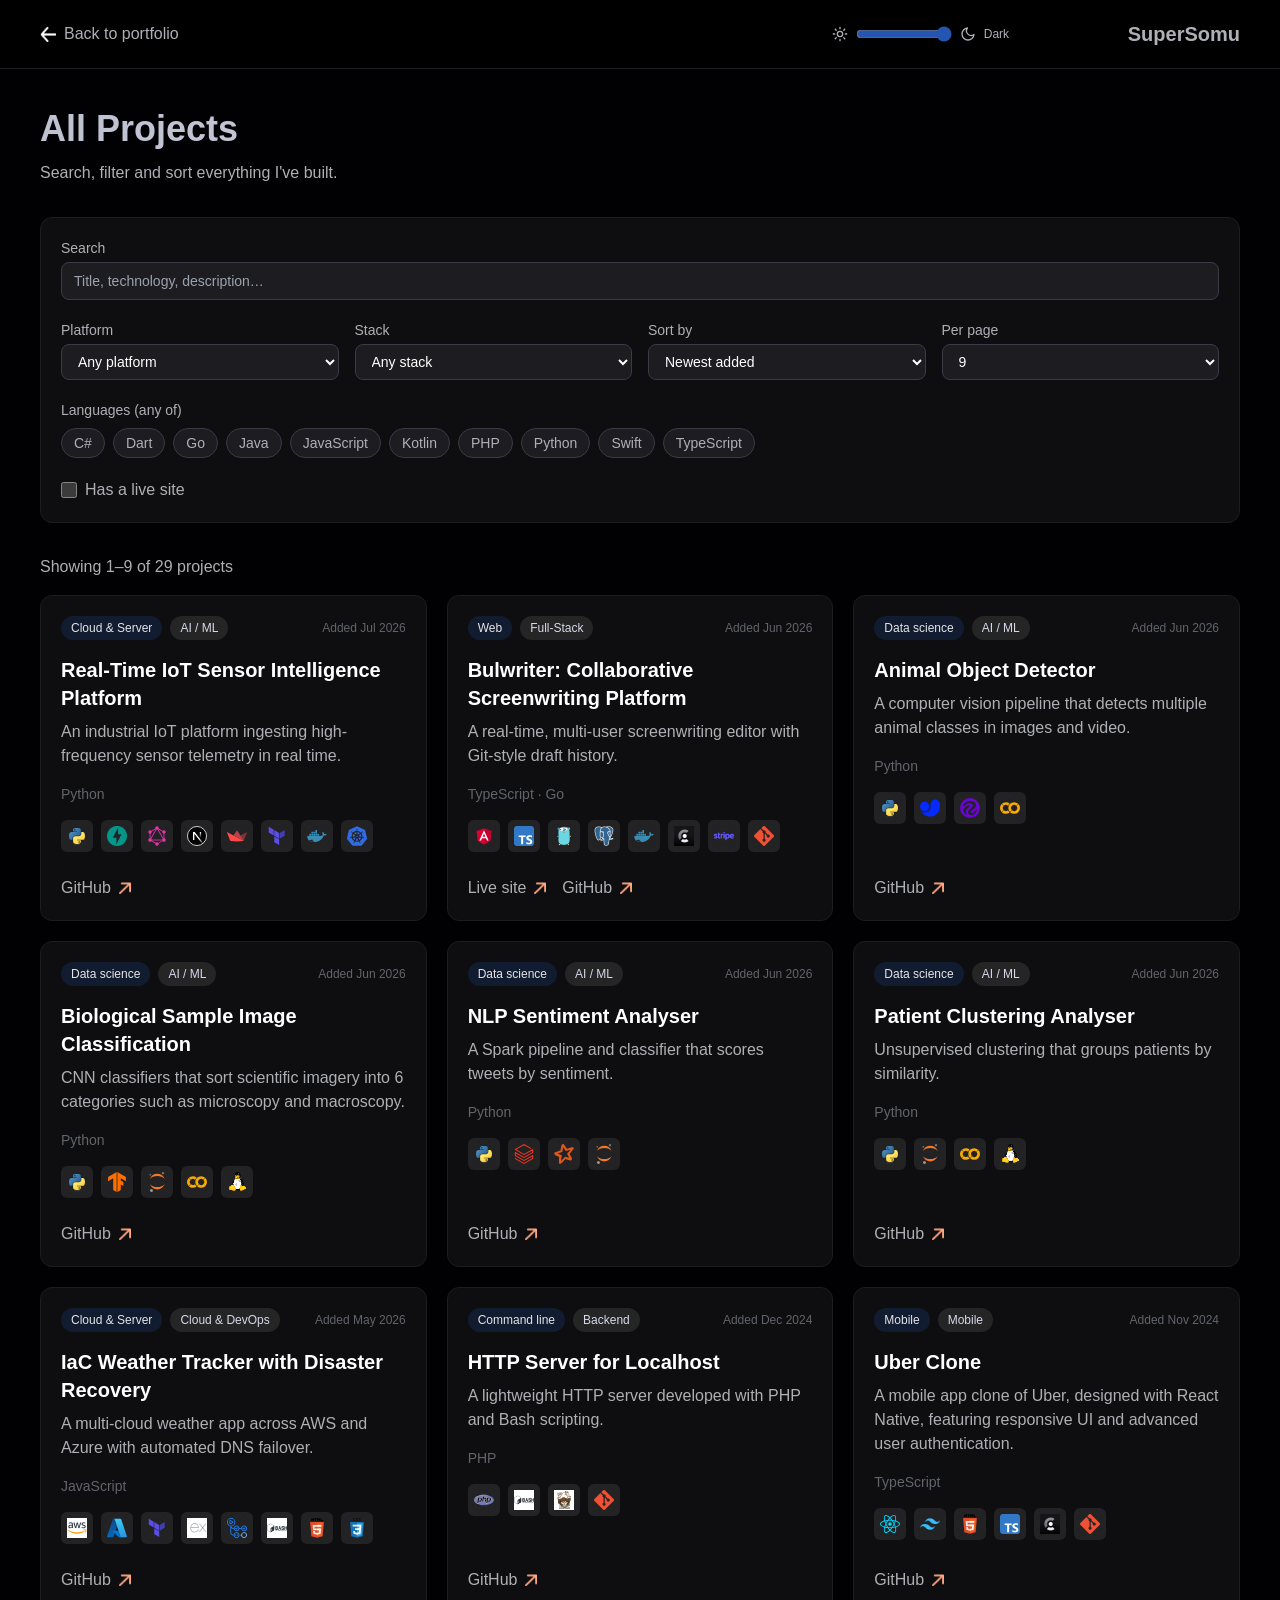
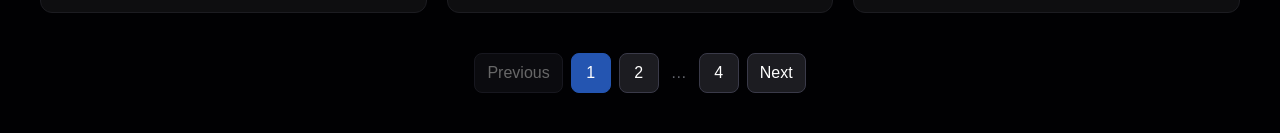
==== projects.html @ a8cd0566 "deploy: somunaexe/3D-Portfolio@c0d66803dc4bd2635646b70dd02f71ef8bb662f2" ====
<!doctype html>
<html lang="en">
  <head>
    <meta charset="UTF-8" />
    <link rel="icon" type="image/png" href="/assets/flapjack.png" />
    <meta name="viewport" content="width=device-width, initial-scale=1.0" />
    <title>All Projects | SuperSomu</title>
    <script>
      // Apply the saved theme before first paint so there is no flash of the wrong one.
      (function () {
        var ids = ['light', 'bulfighter-light', 'bulwriter-light', 'bulwriter-dark', 'bulfighter-dark', 'dark'];
        var theme = 'dark';
        try {
          var saved = localStorage.getItem('portfolio:theme');
          if (ids.indexOf(saved) !== -1) theme = saved;
        } catch (e) {}
        var root = document.documentElement;
        root.setAttribute('data-theme', theme);
        root.setAttribute('data-mode', theme.indexOf('light') !== -1 ? 'light' : 'dark');
      })();
    </script>
    <script type="module" crossorigin src="/assets/projects-fCJwwisX.js"></script>
    <link rel="modulepreload" crossorigin href="/assets/ThemeSlider-DCg0L2Ig.js">
    <link rel="stylesheet" crossorigin href="/assets/ThemeSlider-8B6J-r_w.css">
  </head>
  <body>
    <div id="root"></div>
  </body>
</html>
---- assets/ThemeSlider-8B6J-r_w.css ----
@import"https://fonts.cdnfonts.com/css/general-sans";*,:before,:after{--tw-border-spacing-x: 0;--tw-border-spacing-y: 0;--tw-translate-x: 0;--tw-translate-y: 0;--tw-rotate: 0;--tw-skew-x: 0;--tw-skew-y: 0;--tw-scale-x: 1;--tw-scale-y: 1;--tw-pan-x: ;--tw-pan-y: ;--tw-pinch-zoom: ;--tw-scroll-snap-strictness: proximity;--tw-gradient-from-position: ;--tw-gradient-via-position: ;--tw-gradient-to-position: ;--tw-ordinal: ;--tw-slashed-zero: ;--tw-numeric-figure: ;--tw-numeric-spacing: ;--tw-numeric-fraction: ;--tw-ring-inset: ;--tw-ring-offset-width: 0px;--tw-ring-offset-color: #fff;--tw-ring-color: rgb(59 130 246 / .5);--tw-ring-offset-shadow: 0 0 #0000;--tw-ring-shadow: 0 0 #0000;--tw-shadow: 0 0 #0000;--tw-shadow-colored: 0 0 #0000;--tw-blur: ;--tw-brightness: ;--tw-contrast: ;--tw-grayscale: ;--tw-hue-rotate: ;--tw-invert: ;--tw-saturate: ;--tw-sepia: ;--tw-drop-shadow: ;--tw-backdrop-blur: ;--tw-backdrop-brightness: ;--tw-backdrop-contrast: ;--tw-backdrop-grayscale: ;--tw-backdrop-hue-rotate: ;--tw-backdrop-invert: ;--tw-backdrop-opacity: ;--tw-backdrop-saturate: ;--tw-backdrop-sepia: ;--tw-contain-size: ;--tw-contain-layout: ;--tw-contain-paint: ;--tw-contain-style: }::backdrop{--tw-border-spacing-x: 0;--tw-border-spacing-y: 0;--tw-translate-x: 0;--tw-translate-y: 0;--tw-rotate: 0;--tw-skew-x: 0;--tw-skew-y: 0;--tw-scale-x: 1;--tw-scale-y: 1;--tw-pan-x: ;--tw-pan-y: ;--tw-pinch-zoom: ;--tw-scroll-snap-strictness: proximity;--tw-gradient-from-position: ;--tw-gradient-via-position: ;--tw-gradient-to-position: ;--tw-ordinal: ;--tw-slashed-zero: ;--tw-numeric-figure: ;--tw-numeric-spacing: ;--tw-numeric-fraction: ;--tw-ring-inset: ;--tw-ring-offset-width: 0px;--tw-ring-offset-color: #fff;--tw-ring-color: rgb(59 130 246 / .5);--tw-ring-offset-shadow: 0 0 #0000;--tw-ring-shadow: 0 0 #0000;--tw-shadow: 0 0 #0000;--tw-shadow-colored: 0 0 #0000;--tw-blur: ;--tw-brightness: ;--tw-contrast: ;--tw-grayscale: ;--tw-hue-rotate: ;--tw-invert: ;--tw-saturate: ;--tw-sepia: ;--tw-drop-shadow: ;--tw-backdrop-blur: ;--tw-backdrop-brightness: ;--tw-backdrop-contrast: ;--tw-backdrop-grayscale: ;--tw-backdrop-hue-rotate: ;--tw-backdrop-invert: ;--tw-backdrop-opacity: ;--tw-backdrop-saturate: ;--tw-backdrop-sepia: ;--tw-contain-size: ;--tw-contain-layout: ;--tw-contain-paint: ;--tw-contain-style: }*,:before,:after{box-sizing:border-box;border-width:0;border-style:solid;border-color:#e5e7eb}:before,:after{--tw-content: ""}html,:host{line-height:1.5;-webkit-text-size-adjust:100%;-moz-tab-size:4;-o-tab-size:4;tab-size:4;font-family:ui-sans-serif,system-ui,sans-serif,"Apple Color Emoji","Segoe UI Emoji",Segoe UI Symbol,"Noto Color Emoji";font-feature-settings:normal;font-variation-settings:normal;-webkit-tap-highlight-color:transparent}body{margin:0;line-height:inherit}hr{height:0;color:inherit;border-top-width:1px}abbr:where([title]){-webkit-text-decoration:underline dotted;text-decoration:underline dotted}h1,h2,h3,h4,h5,h6{font-size:inherit;font-weight:inherit}a{color:inherit;text-decoration:inherit}b,strong{font-weight:bolder}code,kbd,samp,pre{font-family:ui-monospace,SFMono-Regular,Menlo,Monaco,Consolas,Liberation Mono,Courier New,monospace;font-feature-settings:normal;font-variation-settings:normal;font-size:1em}small{font-size:80%}sub,sup{font-size:75%;line-height:0;position:relative;vertical-align:baseline}sub{bottom:-.25em}sup{top:-.5em}table{text-indent:0;border-color:inherit;border-collapse:collapse}button,input,optgroup,select,textarea{font-family:inherit;font-feature-settings:inherit;font-variation-settings:inherit;font-size:100%;font-weight:inherit;line-height:inherit;letter-spacing:inherit;color:inherit;margin:0;padding:0}button,select{text-transform:none}button,input:where([type=button]),input:where([type=reset]),input:where([type=submit]){-webkit-appearance:button;background-color:transparent;background-image:none}:-moz-focusring{outline:auto}:-moz-ui-invalid{box-shadow:none}progress{vertical-align:baseline}::-webkit-inner-spin-button,::-webkit-outer-spin-button{height:auto}[type=search]{-webkit-appearance:textfield;outline-offset:-2px}::-webkit-search-decoration{-webkit-appearance:none}::-webkit-file-upload-button{-webkit-appearance:button;font:inherit}summary{display:list-item}blockquote,dl,dd,h1,h2,h3,h4,h5,h6,hr,figure,p,pre{margin:0}fieldset{margin:0;padding:0}legend{padding:0}ol,ul,menu{list-style:none;margin:0;padding:0}dialog{padding:0}textarea{resize:vertical}input::-moz-placeholder,textarea::-moz-placeholder{opacity:1;color:#9ca3af}input::placeholder,textarea::placeholder{opacity:1;color:#9ca3af}button,[role=button]{cursor:pointer}:disabled{cursor:default}img,svg,video,canvas,audio,iframe,embed,object{display:block;vertical-align:middle}img,video{max-width:100%;height:auto}[hidden]:where(:not([hidden=until-found])){display:none}.sr-only{position:absolute;width:1px;height:1px;padding:0;margin:-1px;overflow:hidden;clip:rect(0,0,0,0);white-space:nowrap;border-width:0}.pointer-events-none{pointer-events:none}.fixed{position:fixed}.absolute{position:absolute}.relative{position:relative}.inset-0{top:0;right:0;bottom:0;left:0}.bottom-5{bottom:1.25rem}.bottom-7{bottom:1.75rem}.bottom-\[4\.5rem\]{bottom:4.5rem}.left-0{left:0}.right-0{right:0}.right-5{right:1.25rem}.right-full{right:100%}.top-0{top:0}.top-1\/2{top:50%}.z-10{z-index:10}.z-50{z-index:50}.z-\[20000000\]{z-index:20000000}.col-span-1{grid-column:span 1 / span 1}.mx-auto{margin-left:auto;margin-right:auto}.my-20{margin-top:5rem;margin-bottom:5rem}.my-5{margin-top:1.25rem;margin-bottom:1.25rem}.-mt-1{margin-top:-.25rem}.mb-2{margin-bottom:.5rem}.mb-4{margin-bottom:1rem}.mb-5{margin-bottom:1.25rem}.ml-auto{margin-left:auto}.mr-3{margin-right:.75rem}.mr-6{margin-right:1.5rem}.mr-auto{margin-right:auto}.mt-1{margin-top:.25rem}.mt-10{margin-top:2.5rem}.mt-12{margin-top:3rem}.mt-2{margin-top:.5rem}.mt-3{margin-top:.75rem}.mt-32{margin-top:8rem}.mt-7{margin-top:1.75rem}.mt-8{margin-top:2rem}.mt-auto{margin-top:auto}.block{display:block}.inline-block{display:inline-block}.inline{display:inline}.flex{display:flex}.inline-flex{display:inline-flex}.grid{display:grid}.hidden{display:none}.\!h-8{height:2rem!important}.h-10{height:2.5rem}.h-12{height:3rem}.h-14{height:3.5rem}.h-3{height:.75rem}.h-4{height:1rem}.h-5{height:1.25rem}.h-6{height:1.5rem}.h-7{height:1.75rem}.h-8{height:2rem}.h-96{height:24rem}.h-\[min\(32rem\,calc\(100dvh-8rem\)\)\]{height:min(32rem,calc(100dvh - 8rem))}.h-fit{height:-moz-fit-content;height:fit-content}.h-full{height:100%}.max-h-0{max-height:0px}.max-h-screen{max-height:100vh}.min-h-screen{min-height:100vh}.\!w-8{width:2rem!important}.w-10{width:2.5rem}.w-12{width:3rem}.w-14{width:3.5rem}.w-24{width:6rem}.w-3{width:.75rem}.w-4{width:1rem}.w-5{width:1.25rem}.w-6{width:1.5rem}.w-7{width:1.75rem}.w-8{width:2rem}.w-\[6\.5rem\]{width:6.5rem}.w-\[calc\(100vw-2\.5rem\)\]{width:calc(100vw - 2.5rem)}.w-auto{width:auto}.w-fit{width:-moz-fit-content;width:fit-content}.w-full{width:100%}.min-w-0{min-width:0px}.min-w-10{min-width:2.5rem}.max-w-2xl{max-width:42rem}.max-w-7xl{max-width:80rem}.max-w-\[85\%\]{max-width:85%}.max-w-\[90\%\]{max-width:90%}.flex-1{flex:1 1 0%}.shrink-0{flex-shrink:0}.-translate-y-1\/2{--tw-translate-y: -50%;transform:translate(var(--tw-translate-x),var(--tw-translate-y)) rotate(var(--tw-rotate)) skew(var(--tw-skew-x)) skewY(var(--tw-skew-y)) scaleX(var(--tw-scale-x)) scaleY(var(--tw-scale-y))}.translate-x-0{--tw-translate-x: 0px;transform:translate(var(--tw-translate-x),var(--tw-translate-y)) rotate(var(--tw-rotate)) skew(var(--tw-skew-x)) skewY(var(--tw-skew-y)) scaleX(var(--tw-scale-x)) scaleY(var(--tw-scale-y))}.translate-x-3{--tw-translate-x: .75rem;transform:translate(var(--tw-translate-x),var(--tw-translate-y)) rotate(var(--tw-rotate)) skew(var(--tw-skew-x)) skewY(var(--tw-skew-y)) scaleX(var(--tw-scale-x)) scaleY(var(--tw-scale-y))}.cursor-pointer{cursor:pointer}.scroll-mt-6{scroll-margin-top:1.5rem}.grid-cols-1{grid-template-columns:repeat(1,minmax(0,1fr))}.flex-col{flex-direction:column}.flex-wrap{flex-wrap:wrap}.items-start{align-items:flex-start}.items-center{align-items:center}.justify-start{justify-content:flex-start}.justify-center{justify-content:center}.justify-between{justify-content:space-between}.gap-1{gap:.25rem}.gap-2{gap:.5rem}.gap-3{gap:.75rem}.gap-4{gap:1rem}.gap-5{gap:1.25rem}.space-y-2>:not([hidden])~:not([hidden]){--tw-space-y-reverse: 0;margin-top:calc(.5rem * calc(1 - var(--tw-space-y-reverse)));margin-bottom:calc(.5rem * var(--tw-space-y-reverse))}.space-y-3>:not([hidden])~:not([hidden]){--tw-space-y-reverse: 0;margin-top:calc(.75rem * calc(1 - var(--tw-space-y-reverse)));margin-bottom:calc(.75rem * var(--tw-space-y-reverse))}.space-y-7>:not([hidden])~:not([hidden]){--tw-space-y-reverse: 0;margin-top:calc(1.75rem * calc(1 - var(--tw-space-y-reverse)));margin-bottom:calc(1.75rem * var(--tw-space-y-reverse))}.self-end{align-self:flex-end}.overflow-hidden{overflow:hidden}.overflow-y-auto{overflow-y:auto}.whitespace-nowrap{white-space:nowrap}.whitespace-pre-wrap{white-space:pre-wrap}.break-words{overflow-wrap:break-word}.rounded{border-radius:.25rem}.rounded-2xl{border-radius:1rem}.rounded-3xl{border-radius:1.5rem}.rounded-full{border-radius:9999px}.rounded-lg{border-radius:.5rem}.rounded-md{border-radius:.375rem}.rounded-xl{border-radius:.75rem}.rounded-bl-md{border-bottom-left-radius:.375rem}.rounded-br-md{border-bottom-right-radius:.375rem}.border{border-width:1px}.border-b{border-bottom-width:1px}.border-t{border-top-width:1px}.border-dashed{border-style:dashed}.\!border-accent{--tw-border-opacity: 1 !important;border-color:rgb(var(--theme-accent) / var(--tw-border-opacity))!important}.border-\[color\:var\(--navbar-border\)\]{border-color:var(--navbar-border)}.border-accent{--tw-border-opacity: 1;border-color:rgb(var(--theme-accent) / var(--tw-border-opacity))}.border-accent\/50{border-color:rgb(var(--theme-accent) / .5)}.border-black-300{--tw-border-opacity: 1;border-color:rgb(var(--color-black-300) / var(--tw-border-opacity))}.border-black-500{--tw-border-opacity: 1;border-color:rgb(var(--color-black-500) / var(--tw-border-opacity))}.border-red-500{--tw-border-opacity: 1;border-color:rgb(239 68 68 / var(--tw-border-opacity))}.\!bg-accent{--tw-bg-opacity: 1 !important;background-color:rgb(var(--theme-accent) / var(--tw-bg-opacity))!important}.bg-\[\#ffffff\]{--tw-bg-opacity: 1;background-color:rgb(255 255 255 / var(--tw-bg-opacity))}.bg-\[rgb\(var\(--navbar-bg\)\)\]{background-color:rgb(var(--navbar-bg))}.bg-accent{--tw-bg-opacity: 1;background-color:rgb(var(--theme-accent) / var(--tw-bg-opacity))}.bg-accent\/20{background-color:rgb(var(--theme-accent) / .2)}.bg-black-100{--tw-bg-opacity: 1;background-color:rgb(var(--color-black-100) / var(--tw-bg-opacity))}.bg-black-200{--tw-bg-opacity: 1;background-color:rgb(var(--color-black-200) / var(--tw-bg-opacity))}.bg-black-300{--tw-bg-opacity: 1;background-color:rgb(var(--color-black-300) / var(--tw-bg-opacity))}.bg-white-800\/10{background-color:rgb(var(--color-white-800) / .1)}.fill-none{fill:none}.stroke-white-600{stroke:rgb(var(--color-white-600) / 1)}.stroke-2{stroke-width:2}.object-contain{-o-object-fit:contain;object-fit:contain}.object-cover{-o-object-fit:cover;object-fit:cover}.\!p-1\.5{padding:.375rem!important}.p-1{padding:.25rem}.p-10{padding:2.5rem}.p-2{padding:.5rem}.p-3{padding:.75rem}.p-5{padding:1.25rem}.px-1{padding-left:.25rem;padding-right:.25rem}.px-2\.5{padding-left:.625rem;padding-right:.625rem}.px-3{padding-left:.75rem;padding-right:.75rem}.px-4{padding-left:1rem;padding-right:1rem}.px-5{padding-left:1.25rem;padding-right:1.25rem}.py-1{padding-top:.25rem;padding-bottom:.25rem}.py-10{padding-top:2.5rem;padding-bottom:2.5rem}.py-2{padding-top:.5rem;padding-bottom:.5rem}.py-3{padding-top:.75rem;padding-bottom:.75rem}.py-5{padding-top:1.25rem;padding-bottom:1.25rem}.pb-2{padding-bottom:.5rem}.pb-3{padding-bottom:.75rem}.pl-10{padding-left:2.5rem}.pr-4{padding-right:1rem}.pt-2{padding-top:.5rem}.pt-7{padding-top:1.75rem}.text-center{text-align:center}.text-right{text-align:right}.font-generalsans{font-family:General Sans,sans-serif}.text-2xl{font-size:1.5rem;line-height:2rem}.text-lg{font-size:1.125rem;line-height:1.75rem}.text-sm{font-size:.875rem;line-height:1.25rem}.text-xl{font-size:1.25rem;line-height:1.75rem}.text-xs{font-size:.75rem;line-height:1rem}.font-bold{font-weight:700}.font-light{font-weight:300}.font-medium{font-weight:500}.font-semibold{font-weight:600}.leading-tight{line-height:1.25}.\!text-on-accent{--tw-text-opacity: 1 !important;color:rgb(var(--on-accent) / var(--tw-text-opacity))!important}.text-blue-500{--tw-text-opacity: 1;color:rgb(59 130 246 / var(--tw-text-opacity))}.text-green-500{--tw-text-opacity: 1;color:rgb(34 197 94 / var(--tw-text-opacity))}.text-neutral-900{--tw-text-opacity: 1;color:rgb(23 23 23 / var(--tw-text-opacity))}.text-on-accent{--tw-text-opacity: 1;color:rgb(var(--on-accent) / var(--tw-text-opacity))}.text-red-500{--tw-text-opacity: 1;color:rgb(239 68 68 / var(--tw-text-opacity))}.text-white{--tw-text-opacity: 1;color:rgb(255 255 255 / var(--tw-text-opacity))}.text-white-500{--tw-text-opacity: 1;color:rgb(var(--color-white-500) / var(--tw-text-opacity))}.text-white-600{--tw-text-opacity: 1;color:rgb(var(--color-white-600) / var(--tw-text-opacity))}.text-white-700{--tw-text-opacity: 1;color:rgb(var(--color-white-700) / var(--tw-text-opacity))}.text-white-800{--tw-text-opacity: 1;color:rgb(var(--color-white-800) / var(--tw-text-opacity))}.text-white-900{--tw-text-opacity: 1;color:rgb(var(--color-white-900) / var(--tw-text-opacity))}.text-yellow-500{--tw-text-opacity: 1;color:rgb(234 179 8 / var(--tw-text-opacity))}.underline{text-decoration-line:underline}.placeholder-gray-500::-moz-placeholder{--tw-placeholder-opacity: 1;color:rgb(107 114 128 / var(--tw-placeholder-opacity))}.placeholder-gray-500::placeholder{--tw-placeholder-opacity: 1;color:rgb(107 114 128 / var(--tw-placeholder-opacity))}.accent-\[rgb\(var\(--theme-accent\)\)\]{accent-color:rgb(var(--theme-accent))}.opacity-0{opacity:0}.opacity-100{opacity:1}.shadow-2xl{--tw-shadow: 0 25px 50px -12px rgb(0 0 0 / .25);--tw-shadow-colored: 0 25px 50px -12px var(--tw-shadow-color);box-shadow:var(--tw-ring-offset-shadow, 0 0 #0000),var(--tw-ring-shadow, 0 0 #0000),var(--tw-shadow)}.shadow-lg{--tw-shadow: 0 10px 15px -3px rgb(0 0 0 / .1), 0 4px 6px -4px rgb(0 0 0 / .1);--tw-shadow-colored: 0 10px 15px -3px var(--tw-shadow-color), 0 4px 6px -4px var(--tw-shadow-color);box-shadow:var(--tw-ring-offset-shadow, 0 0 #0000),var(--tw-ring-shadow, 0 0 #0000),var(--tw-shadow)}.shadow-md{--tw-shadow: 0 4px 6px -1px rgb(0 0 0 / .1), 0 2px 4px -2px rgb(0 0 0 / .1);--tw-shadow-colored: 0 4px 6px -1px var(--tw-shadow-color), 0 2px 4px -2px var(--tw-shadow-color);box-shadow:var(--tw-ring-offset-shadow, 0 0 #0000),var(--tw-ring-shadow, 0 0 #0000),var(--tw-shadow)}.shadow-sm{--tw-shadow: 0 1px 2px 0 rgb(0 0 0 / .05);--tw-shadow-colored: 0 1px 2px 0 var(--tw-shadow-color);box-shadow:var(--tw-ring-offset-shadow, 0 0 #0000),var(--tw-ring-shadow, 0 0 #0000),var(--tw-shadow)}.shadow-black-100{--tw-shadow-color: rgb(var(--color-black-100) / 1);--tw-shadow: var(--tw-shadow-colored)}.shadow-black-200{--tw-shadow-color: rgb(var(--color-black-200) / 1);--tw-shadow: var(--tw-shadow-colored)}.filter{filter:var(--tw-blur) var(--tw-brightness) var(--tw-contrast) var(--tw-grayscale) var(--tw-hue-rotate) var(--tw-invert) var(--tw-saturate) var(--tw-sepia) var(--tw-drop-shadow)}.backdrop-blur-3xl{--tw-backdrop-blur: blur(64px);-webkit-backdrop-filter:var(--tw-backdrop-blur) var(--tw-backdrop-brightness) var(--tw-backdrop-contrast) var(--tw-backdrop-grayscale) var(--tw-backdrop-hue-rotate) var(--tw-backdrop-invert) var(--tw-backdrop-opacity) var(--tw-backdrop-saturate) var(--tw-backdrop-sepia);backdrop-filter:var(--tw-backdrop-blur) var(--tw-backdrop-brightness) var(--tw-backdrop-contrast) var(--tw-backdrop-grayscale) var(--tw-backdrop-hue-rotate) var(--tw-backdrop-invert) var(--tw-backdrop-opacity) var(--tw-backdrop-saturate) var(--tw-backdrop-sepia)}.backdrop-filter{-webkit-backdrop-filter:var(--tw-backdrop-blur) var(--tw-backdrop-brightness) var(--tw-backdrop-contrast) var(--tw-backdrop-grayscale) var(--tw-backdrop-hue-rotate) var(--tw-backdrop-invert) var(--tw-backdrop-opacity) var(--tw-backdrop-saturate) var(--tw-backdrop-sepia);backdrop-filter:var(--tw-backdrop-blur) var(--tw-backdrop-brightness) var(--tw-backdrop-contrast) var(--tw-backdrop-grayscale) var(--tw-backdrop-hue-rotate) var(--tw-backdrop-invert) var(--tw-backdrop-opacity) var(--tw-backdrop-saturate) var(--tw-backdrop-sepia)}.transition{transition-property:color,background-color,border-color,text-decoration-color,fill,stroke,opacity,box-shadow,transform,filter,-webkit-backdrop-filter;transition-property:color,background-color,border-color,text-decoration-color,fill,stroke,opacity,box-shadow,transform,filter,backdrop-filter;transition-property:color,background-color,border-color,text-decoration-color,fill,stroke,opacity,box-shadow,transform,filter,backdrop-filter,-webkit-backdrop-filter;transition-timing-function:cubic-bezier(.4,0,.2,1);transition-duration:.15s}.transition-all{transition-property:all;transition-timing-function:cubic-bezier(.4,0,.2,1);transition-duration:.15s}.transition-colors{transition-property:color,background-color,border-color,text-decoration-color,fill,stroke;transition-timing-function:cubic-bezier(.4,0,.2,1);transition-duration:.15s}.transition-transform{transition-property:transform;transition-timing-function:cubic-bezier(.4,0,.2,1);transition-duration:.15s}.duration-500{transition-duration:.5s}.ease-in-out{transition-timing-function:cubic-bezier(.4,0,.2,1)}.ease-out{transition-timing-function:cubic-bezier(0,0,.2,1)}.c-space{padding-left:1.25rem;padding-right:1.25rem}@media (min-width: 640px){.c-space{padding-left:2.5rem;padding-right:2.5rem}}.head-text{font-size:1.875rem;line-height:2.25rem;font-weight:600;background-image:linear-gradient(to right,var(--tw-gradient-stops));--tw-gradient-from: var(--heading-grad-from) var(--tw-gradient-from-position);--tw-gradient-to: rgb(255 255 255 / 0) var(--tw-gradient-to-position);--tw-gradient-stops: var(--tw-gradient-from), var(--tw-gradient-to);--tw-gradient-to: var(--heading-grad-to) var(--tw-gradient-to-position);-webkit-background-clip:text;background-clip:text;color:transparent}@media (min-width: 640px){.head-text{font-size:2.25rem;line-height:2.5rem}}.nav-ul{position:relative;z-index:20;display:flex;flex-direction:column;align-items:center;gap:1rem}@media (min-width: 640px){.nav-ul{flex-direction:row}}@media (min-width: 768px){.nav-ul{gap:1.5rem}}.nav-li{padding-top:.5rem;padding-bottom:.5rem;font-family:General Sans,sans-serif;--tw-text-opacity: 1;color:rgb(163 163 163 / var(--tw-text-opacity))}.nav-li:hover{--tw-text-opacity: 1;color:rgb(255 255 255 / var(--tw-text-opacity))}@media not all and (min-width: 640px){.nav-li{width:100%;border-radius:.375rem;padding-left:1.25rem;padding-right:1.25rem}.nav-li:hover{--tw-bg-opacity: 1;background-color:rgb(var(--color-black-500) / var(--tw-bg-opacity))}}.nav-li_a{font-size:1.125rem;line-height:1.75rem;transition-property:color,background-color,border-color,text-decoration-color,fill,stroke;transition-timing-function:cubic-bezier(.4,0,.2,1);transition-duration:.15s}.nav-li_a:hover{--tw-text-opacity: 1;color:rgb(255 255 255 / var(--tw-text-opacity))}@media (min-width: 768px){.nav-li_a{font-size:1rem;line-height:1.5rem}}.nav-sidebar{position:absolute;left:0;right:0;z-index:20;margin-left:auto;margin-right:auto;display:block;overflow:hidden;--tw-bg-opacity: 1;background-color:rgb(var(--color-black-200) / var(--tw-bg-opacity));--tw-backdrop-blur: blur(4px);-webkit-backdrop-filter:var(--tw-backdrop-blur) var(--tw-backdrop-brightness) var(--tw-backdrop-contrast) var(--tw-backdrop-grayscale) var(--tw-backdrop-hue-rotate) var(--tw-backdrop-invert) var(--tw-backdrop-opacity) var(--tw-backdrop-saturate) var(--tw-backdrop-sepia);backdrop-filter:var(--tw-backdrop-blur) var(--tw-backdrop-brightness) var(--tw-backdrop-contrast) var(--tw-backdrop-grayscale) var(--tw-backdrop-hue-rotate) var(--tw-backdrop-invert) var(--tw-backdrop-opacity) var(--tw-backdrop-saturate) var(--tw-backdrop-sepia);transition-property:all;transition-duration:.3s;transition-timing-function:cubic-bezier(.4,0,.2,1)}@media (min-width: 640px){.nav-sidebar{display:none}}.text-gray_gradient{background-image:linear-gradient(to right,var(--tw-gradient-stops));--tw-gradient-from: var(--heading-grad-from) var(--tw-gradient-from-position);--tw-gradient-to: rgb(255 255 255 / 0) var(--tw-gradient-to-position);--tw-gradient-stops: var(--tw-gradient-from), var(--tw-gradient-to);--tw-gradient-to: var(--heading-grad-to) var(--tw-gradient-to-position);-webkit-background-clip:text;background-clip:text;color:transparent}.btn{margin-left:auto;margin-right:auto;display:flex;cursor:pointer;align-items:center;justify-content:center;gap:1rem;border-radius:.375rem;--tw-bg-opacity: 1;background-color:rgb(var(--color-black-300) / var(--tw-bg-opacity));padding:.75rem;--tw-text-opacity: 1;color:rgb(var(--color-white-900) / var(--tw-text-opacity));transition-property:all;transition-timing-function:cubic-bezier(.4,0,.2,1);transition-duration:.15s}.btn:active{--tw-scale-x: .95;--tw-scale-y: .95;transform:translate(var(--tw-translate-x),var(--tw-translate-y)) rotate(var(--tw-rotate)) skew(var(--tw-skew-x)) skewY(var(--tw-skew-y)) scaleX(var(--tw-scale-x)) scaleY(var(--tw-scale-y))}.btn-ping{position:absolute;display:inline-flex;height:100%;width:100%}@keyframes ping{75%,to{transform:scale(2);opacity:0}}.btn-ping{animation:ping 1s cubic-bezier(0,0,.2,1) infinite;border-radius:9999px;--tw-bg-opacity: 1;background-color:rgb(74 222 128 / var(--tw-bg-opacity));opacity:.75}.btn-ping_dot{position:relative;display:inline-flex;height:.75rem;width:.75rem;border-radius:9999px;--tw-bg-opacity: 1;background-color:rgb(34 197 94 / var(--tw-bg-opacity))}.hero_tag{text-align:center;font-family:General Sans,sans-serif;font-size:1.875rem;line-height:2.25rem;font-weight:900;line-height:1.5!important}@media (min-width: 640px){.hero_tag{font-size:2.25rem;line-height:2.5rem}}@media (min-width: 768px){.hero_tag{font-size:3rem;line-height:1}}@media (min-width: 1280px){.hero_tag{font-size:3.75rem;line-height:1}}.grid-container{display:flex;height:100%;width:100%;flex-direction:column;gap:1.25rem;border-radius:.5rem;border-width:1px;--tw-border-opacity: 1;border-color:rgb(var(--color-black-300) / var(--tw-border-opacity));--tw-bg-opacity: 1;background-color:rgb(var(--color-black-200) / var(--tw-bg-opacity));padding:1rem}@media (min-width: 640px){.grid-container{padding:1.75rem}}.grid-headtext{margin-bottom:.5rem;font-family:General Sans,sans-serif;font-size:1.25rem;line-height:1.75rem;font-weight:600;--tw-text-opacity: 1;color:rgb(var(--color-white-900) / var(--tw-text-opacity))}.grid-subtext{font-family:General Sans,sans-serif;font-size:1rem;line-height:1.5rem;--tw-text-opacity: 1;color:rgb(var(--color-white-600) / var(--tw-text-opacity))}.copy-container{display:flex;cursor:pointer;align-items:center;justify-content:center;gap:.5rem}.arrow-btn{height:2.5rem;width:2.5rem;cursor:pointer;border-radius:9999px;padding:.75rem;transition-property:all;transition-timing-function:cubic-bezier(.4,0,.2,1);transition-duration:.15s;background-image:linear-gradient(to right,rgb(var(--color-white-800) / .1) 10%,rgb(var(--color-white-800) / .000025) 50%,rgb(var(--color-white-800) / .000025) 50%,rgb(var(--color-white-800) / .025))}.arrow-btn:active{--tw-scale-x: .95;--tw-scale-y: .95;transform:translate(var(--tw-translate-x),var(--tw-translate-y)) rotate(var(--tw-rotate)) skew(var(--tw-skew-x)) skewY(var(--tw-skew-y)) scaleX(var(--tw-scale-x)) scaleY(var(--tw-scale-y))}.tech-logo{display:flex;height:2.5rem;width:2.5rem;align-items:center;justify-content:center;border-radius:.375rem;background-color:rgb(var(--color-white-800) / .1);padding:.5rem;--tw-backdrop-blur: blur(16px);-webkit-backdrop-filter:var(--tw-backdrop-blur) var(--tw-backdrop-brightness) var(--tw-backdrop-contrast) var(--tw-backdrop-grayscale) var(--tw-backdrop-hue-rotate) var(--tw-backdrop-invert) var(--tw-backdrop-opacity) var(--tw-backdrop-saturate) var(--tw-backdrop-sepia);backdrop-filter:var(--tw-backdrop-blur) var(--tw-backdrop-brightness) var(--tw-backdrop-contrast) var(--tw-backdrop-grayscale) var(--tw-backdrop-hue-rotate) var(--tw-backdrop-invert) var(--tw-backdrop-opacity) var(--tw-backdrop-saturate) var(--tw-backdrop-sepia)}.client-container{margin-top:3rem;display:grid;grid-template-columns:repeat(1,minmax(0,1fr));gap:1.25rem}@media (min-width: 768px){.client-container{grid-template-columns:repeat(2,minmax(0,1fr))}}.client-review{grid-column:span 1 / span 1;border-radius:.5rem;background-color:rgb(var(--color-black-300) / var(--tw-bg-opacity));--tw-bg-opacity: .5;padding:1.25rem}@media (min-width: 768px){.client-review{padding:2.5rem}}.client-content{margin-top:1.75rem;display:flex;flex-direction:column;align-items:flex-start;justify-content:space-between;gap:1.25rem}@media (min-width: 1024px){.client-content{flex-direction:row;align-items:center}}.work-container{margin-top:3rem;display:grid;grid-template-columns:repeat(1,minmax(0,1fr));gap:1.25rem}@media (min-width: 1024px){.work-container{grid-template-columns:repeat(3,minmax(0,1fr))}}.work-canvas{grid-column:span 1 / span 1;border-radius:.5rem;border-width:1px;--tw-border-opacity: 1;border-color:rgb(var(--color-black-300) / var(--tw-border-opacity));--tw-bg-opacity: 1;background-color:rgb(var(--color-black-200) / var(--tw-bg-opacity))}.work-content{grid-column:span 2 / span 2;border-radius:.5rem;border-width:1px;--tw-border-opacity: 1;border-color:rgb(var(--color-black-300) / var(--tw-border-opacity));--tw-bg-opacity: 1;background-color:rgb(var(--color-black-200) / var(--tw-bg-opacity))}.work-content_container{display:grid;cursor:pointer;grid-template-columns:auto 1fr;align-items:flex-start;gap:1.25rem;border-radius:.5rem;padding-left:.625rem;padding-right:.625rem;transition-property:all;transition-duration:.5s;transition-timing-function:cubic-bezier(.4,0,.2,1)}.work-content_container:hover{--tw-bg-opacity: 1;background-color:rgb(var(--color-black-300) / var(--tw-bg-opacity))}@media (min-width: 640px){.work-content_container{padding-left:1.25rem;padding-right:1.25rem}}.work-content_logo{height:4rem;width:4rem;border-radius:1.5rem;--tw-bg-opacity: 1;background-color:rgb(var(--color-black-600) / var(--tw-bg-opacity));padding:.5rem}.work-content_bar{margin-top:1rem;height:100%;width:.125rem;flex:1 1 0%;--tw-bg-opacity: 1;background-color:rgb(var(--color-black-300) / var(--tw-bg-opacity))}.group:last-child .work-content_bar{display:none}.group:hover .work-content_bar{--tw-bg-opacity: 1;background-color:rgb(var(--color-black-500) / var(--tw-bg-opacity))}.contact-container{position:relative;z-index:10;margin-top:3rem;max-width:36rem;padding-left:1.25rem;padding-right:1.25rem}@media (min-width: 640px){.contact-container{padding-left:2.5rem;padding-right:2.5rem}}.field-label{font-size:1.125rem;line-height:1.75rem;--tw-text-opacity: 1;color:rgb(var(--color-white-600) / var(--tw-text-opacity))}.field-input{min-height:3.5rem;width:100%;border-radius:.5rem;--tw-bg-opacity: 1;background-color:rgb(var(--color-black-300) / var(--tw-bg-opacity));padding:.5rem 1.25rem;font-size:1.125rem;line-height:1.75rem;--tw-text-opacity: 1;color:rgb(var(--color-white-800) / var(--tw-text-opacity));--tw-shadow: 0 25px 50px -12px rgb(0 0 0 / .25);--tw-shadow-colored: 0 25px 50px -12px var(--tw-shadow-color);box-shadow:var(--tw-ring-offset-shadow, 0 0 #0000),var(--tw-ring-shadow, 0 0 #0000),var(--tw-shadow);--tw-shadow-color: rgb(var(--color-black-200) / 1);--tw-shadow: var(--tw-shadow-colored)}.field-input::-moz-placeholder{--tw-text-opacity: 1;color:rgb(var(--color-white-500) / var(--tw-text-opacity))}.field-input::placeholder{--tw-text-opacity: 1;color:rgb(var(--color-white-500) / var(--tw-text-opacity))}.field-input:focus{outline:2px solid transparent;outline-offset:2px}.field-btn{display:flex;min-height:3rem;align-items:center;justify-content:center;gap:.75rem;border-radius:.5rem;--tw-bg-opacity: 1;background-color:rgb(var(--color-black-500) / var(--tw-bg-opacity));padding:.5rem 1.25rem;font-size:1.125rem;line-height:1.75rem;--tw-text-opacity: 1;color:rgb(var(--color-white-900) / var(--tw-text-opacity));--tw-shadow: 0 25px 50px -12px rgb(0 0 0 / .25);--tw-shadow-colored: 0 25px 50px -12px var(--tw-shadow-color);box-shadow:var(--tw-ring-offset-shadow, 0 0 #0000),var(--tw-ring-shadow, 0 0 #0000),var(--tw-shadow);--tw-shadow-color: rgb(var(--color-black-200) / 1);--tw-shadow: var(--tw-shadow-colored)}.field-btn_arrow{height:.625rem;width:.625rem;-o-object-fit:contain;object-fit:contain;filter:brightness(0) var(--icon-invert)}.social-icon{display:flex;height:3rem;width:3rem;align-items:center;justify-content:center;border-radius:9999px;border-width:1px;--tw-border-opacity: 1;border-color:rgb(var(--color-black-200) / var(--tw-border-opacity));--tw-bg-opacity: 1;background-color:rgb(var(--color-black-300) / var(--tw-bg-opacity))}:root,:root[data-theme=dark]{color-scheme:dark;--color-black-100: 1 1 3;--color-black-200: 14 14 16;--color-black-300: 28 28 33;--color-black-500: 58 58 73;--color-black-600: 26 26 26;--color-white-900: 255 255 255;--color-white-800: 228 228 230;--color-white-700: 214 217 233;--color-white-600: 175 176 182;--color-white-500: 98 100 108;--theme-accent: 36 85 177;--on-accent: 255 255 255;--heading-grad-from: #BEC1CF;--heading-grad-to: #D5D8EA;--navbar-bg: 0 0 0 / .9;--navbar-border: rgb(var(--color-black-300));--icon-filter: none;--icon-invert: invert(1)}:root[data-theme=bulfighter-dark]{--theme-accent: 240 56 178;--on-accent: 1 1 3;--navbar-bg: 28 28 33 / .9}:root[data-theme=bulwriter-dark]{--color-black-100: 28 26 22;--color-black-200: 38 35 32;--color-black-300: 48 43 36;--color-black-500: 66 59 48;--color-black-600: 34 31 27;--color-white-900: 247 242 232;--color-white-800: 237 230 216;--color-white-700: 196 187 172;--color-white-600: 156 145 132;--color-white-500: 148 138 125;--theme-accent: 217 162 86;--on-accent: 36 26 10;--heading-grad-from: #EDE6D8;--heading-grad-to: #D9A256;--navbar-bg: 28 26 22 / .92;--navbar-border: rgb(var(--color-black-500))}:root[data-theme=light]{color-scheme:light;--color-black-100: 247 248 251;--color-black-200: 255 255 255;--color-black-300: 232 235 242;--color-black-500: 205 210 223;--color-black-600: 240 242 247;--color-white-900: 10 12 20;--color-white-800: 28 31 43;--color-white-700: 52 57 74;--color-white-600: 88 93 110;--color-white-500: 105 110 126;--theme-accent: 36 85 177;--on-accent: 255 255 255;--heading-grad-from: #1C1F2B;--heading-grad-to: #2455B1;--navbar-bg: 247 248 251 / .85;--navbar-border: rgb(var(--color-black-500));--icon-filter: invert(1);--icon-invert: invert(0)}:root[data-theme=bulfighter-light]{color-scheme:light;--color-black-100: 244 244 247;--color-black-200: 234 234 239;--color-black-300: 255 255 255;--color-black-500: 214 214 222;--color-black-600: 255 255 255;--color-white-900: 10 10 14;--color-white-800: 22 23 26;--color-white-700: 44 46 56;--color-white-600: 75 77 87;--color-white-500: 98 100 109;--theme-accent: 255 130 16;--on-accent: 22 23 26;--heading-grad-from: #6B4E71;--heading-grad-to: #8A5A8F;--navbar-bg: 255 255 255 / .8;--navbar-border: rgb(var(--color-black-500));--icon-filter: invert(1);--icon-invert: invert(0)}:root[data-theme=bulwriter-light]{color-scheme:light;--color-black-100: 246 241 230;--color-black-200: 255 255 255;--color-black-300: 239 230 211;--color-black-500: 226 213 184;--color-black-600: 255 253 247;--color-white-900: 27 26 23;--color-white-800: 46 42 34;--color-white-700: 74 67 55;--color-white-600: 111 101 85;--color-white-500: 112 102 87;--theme-accent: 148 101 39;--on-accent: 255 253 247;--heading-grad-from: #2E2A22;--heading-grad-to: #946527;--navbar-bg: 246 241 230 / .9;--navbar-border: rgb(var(--color-black-500));--icon-filter: invert(1);--icon-invert: invert(0)}*{scroll-behavior:smooth}body{background:rgb(var(--color-black-100));color:rgb(var(--color-white-600));font-family:General Sans,sans-serif}.waving-hand{animation-name:wave-animation;animation-duration:2.5s;animation-iteration-count:infinite;transform-origin:70% 70%;display:inline-block}.arrow-gradient{background-image:linear-gradient(to right,rgb(var(--color-white-800) / .1) 10%,rgb(var(--color-white-800) / .000025) 50%,rgb(var(--color-white-800) / .000025) 50%,rgb(var(--color-white-800) / .025))}@keyframes wave-animation{0%{transform:rotate(0)}15%{transform:rotate(14deg)}30%{transform:rotate(-8deg)}40%{transform:rotate(14deg)}50%{transform:rotate(-4deg)}60%{transform:rotate(10deg)}70%{transform:rotate(0)}to{transform:rotate(0)}}.themed-icon{filter:var(--icon-filter)}@keyframes chat-in{0%{opacity:0;transform:translateY(8px) scale(.98)}to{opacity:1;transform:none}}@keyframes chat-blink{50%{opacity:.2}}.chat-panel{animation:chat-in .18s ease-out;transform-origin:bottom right}.chat-dots{animation:chat-blink 1.2s infinite}@keyframes chat-glow{0%,to{box-shadow:0 0 rgb(var(--theme-accent) / 0)}50%{box-shadow:0 0 14px 3px rgb(var(--theme-accent) / .35)}}@keyframes chat-ring{0%{box-shadow:0 0 rgb(var(--theme-accent) / .45)}70%,to{box-shadow:0 0 0 14px rgb(var(--theme-accent) / 0)}}.chat-bubble-pulse{animation:chat-glow 2.4s ease-in-out infinite}.chat-icon-pulse{animation:chat-ring 2.4s ease-out infinite}@media (prefers-reduced-motion: reduce){.chat-bubble-pulse,.chat-icon-pulse,.chat-panel,.chat-dots{animation:none}}.placeholder\:text-white-500::-moz-placeholder{--tw-text-opacity: 1;color:rgb(var(--color-white-500) / var(--tw-text-opacity))}.placeholder\:text-white-500::placeholder{--tw-text-opacity: 1;color:rgb(var(--color-white-500) / var(--tw-text-opacity))}.hover\:scale-105:hover{--tw-scale-x: 1.05;--tw-scale-y: 1.05;transform:translate(var(--tw-translate-x),var(--tw-translate-y)) rotate(var(--tw-rotate)) skew(var(--tw-skew-x)) skewY(var(--tw-skew-y)) scaleX(var(--tw-scale-x)) scaleY(var(--tw-scale-y))}.hover\:border-accent:hover{--tw-border-opacity: 1;border-color:rgb(var(--theme-accent) / var(--tw-border-opacity))}.hover\:border-black-500:hover{--tw-border-opacity: 1;border-color:rgb(var(--color-black-500) / var(--tw-border-opacity))}.hover\:text-white:hover{--tw-text-opacity: 1;color:rgb(255 255 255 / var(--tw-text-opacity))}.hover\:text-white-900:hover{--tw-text-opacity: 1;color:rgb(var(--color-white-900) / var(--tw-text-opacity))}.hover\:underline:hover{text-decoration-line:underline}.focus\:outline-none:focus{outline:2px solid transparent;outline-offset:2px}.focus\:ring-2:focus{--tw-ring-offset-shadow: var(--tw-ring-inset) 0 0 0 var(--tw-ring-offset-width) var(--tw-ring-offset-color);--tw-ring-shadow: var(--tw-ring-inset) 0 0 0 calc(2px + var(--tw-ring-offset-width)) var(--tw-ring-color);box-shadow:var(--tw-ring-offset-shadow),var(--tw-ring-shadow),var(--tw-shadow, 0 0 #0000)}.focus\:ring-accent:focus{--tw-ring-opacity: 1;--tw-ring-color: rgb(var(--theme-accent) / var(--tw-ring-opacity))}.focus-visible\:outline:focus-visible{outline-style:solid}.focus-visible\:outline-2:focus-visible{outline-width:2px}.focus-visible\:outline-offset-2:focus-visible{outline-offset:2px}.focus-visible\:outline-accent:focus-visible{outline-color:rgb(var(--theme-accent) / 1)}.disabled\:cursor-not-allowed:disabled{cursor:not-allowed}.disabled\:opacity-40:disabled{opacity:.4}.group:focus-within .group-focus-within\:translate-x-0{--tw-translate-x: 0px;transform:translate(var(--tw-translate-x),var(--tw-translate-y)) rotate(var(--tw-rotate)) skew(var(--tw-skew-x)) skewY(var(--tw-skew-y)) scaleX(var(--tw-scale-x)) scaleY(var(--tw-scale-y))}.group:focus-within .group-focus-within\:opacity-100{opacity:1}.group:hover .group-hover\:translate-x-0{--tw-translate-x: 0px;transform:translate(var(--tw-translate-x),var(--tw-translate-y)) rotate(var(--tw-rotate)) skew(var(--tw-skew-x)) skewY(var(--tw-skew-y)) scaleX(var(--tw-scale-x)) scaleY(var(--tw-scale-y))}.group:hover .group-hover\:text-white-900{--tw-text-opacity: 1;color:rgb(var(--color-white-900) / var(--tw-text-opacity))}.group:hover .group-hover\:opacity-100{opacity:1}@media (prefers-reduced-motion: reduce){.motion-reduce\:transition-none{transition-property:none}}@media (min-width: 640px){.sm\:mt-36{margin-top:9rem}.sm\:flex{display:flex}.sm\:hidden{display:none}.sm\:h-\[266px\]{height:266px}.sm\:h-\[276px\]{height:276px}.sm\:h-\[326px\]{height:326px}.sm\:w-96{width:24rem}.sm\:w-\[276px\]{width:276px}.sm\:w-fit{width:-moz-fit-content;width:fit-content}.sm\:min-w-96{min-width:24rem}.sm\:grid-cols-2{grid-template-columns:repeat(2,minmax(0,1fr))}.sm\:object-top{-o-object-position:top;object-position:top}.sm\:p-10{padding:2.5rem}.sm\:p-5{padding:1.25rem}.sm\:px-5{padding-left:1.25rem;padding-right:1.25rem}.sm\:py-10{padding-top:2.5rem;padding-bottom:2.5rem}.sm\:text-3xl{font-size:1.875rem;line-height:2.25rem}}@media (min-width: 768px){.md\:h-\[126px\]{height:126px}.md\:h-full{height:100%}.md\:grid-cols-2{grid-template-columns:repeat(2,minmax(0,1fr))}.md\:text-base{font-size:1rem;line-height:1.5rem}.md\:text-xl{font-size:1.25rem;line-height:1.75rem}}@media (min-width: 1024px){.lg\:flex{display:flex}.lg\:hidden{display:none}.lg\:w-\[676px\]{width:676px}.lg\:grid-cols-2{grid-template-columns:repeat(2,minmax(0,1fr))}.lg\:grid-cols-3{grid-template-columns:repeat(3,minmax(0,1fr))}.lg\:grid-cols-4{grid-template-columns:repeat(4,minmax(0,1fr))}.lg\:text-2xl{font-size:1.5rem;line-height:2rem}}@media (min-width: 1280px){.xl\:col-span-1{grid-column:span 1 / span 1}.xl\:col-span-2{grid-column:span 2 / span 2}.xl\:row-span-2{grid-row:span 2 / span 2}.xl\:row-span-3{grid-row:span 3 / span 3}.xl\:row-span-4{grid-row:span 4 / span 4}.xl\:grid-cols-3{grid-template-columns:repeat(3,minmax(0,1fr))}.xl\:grid-rows-6{grid-template-rows:repeat(6,minmax(0,1fr))}}
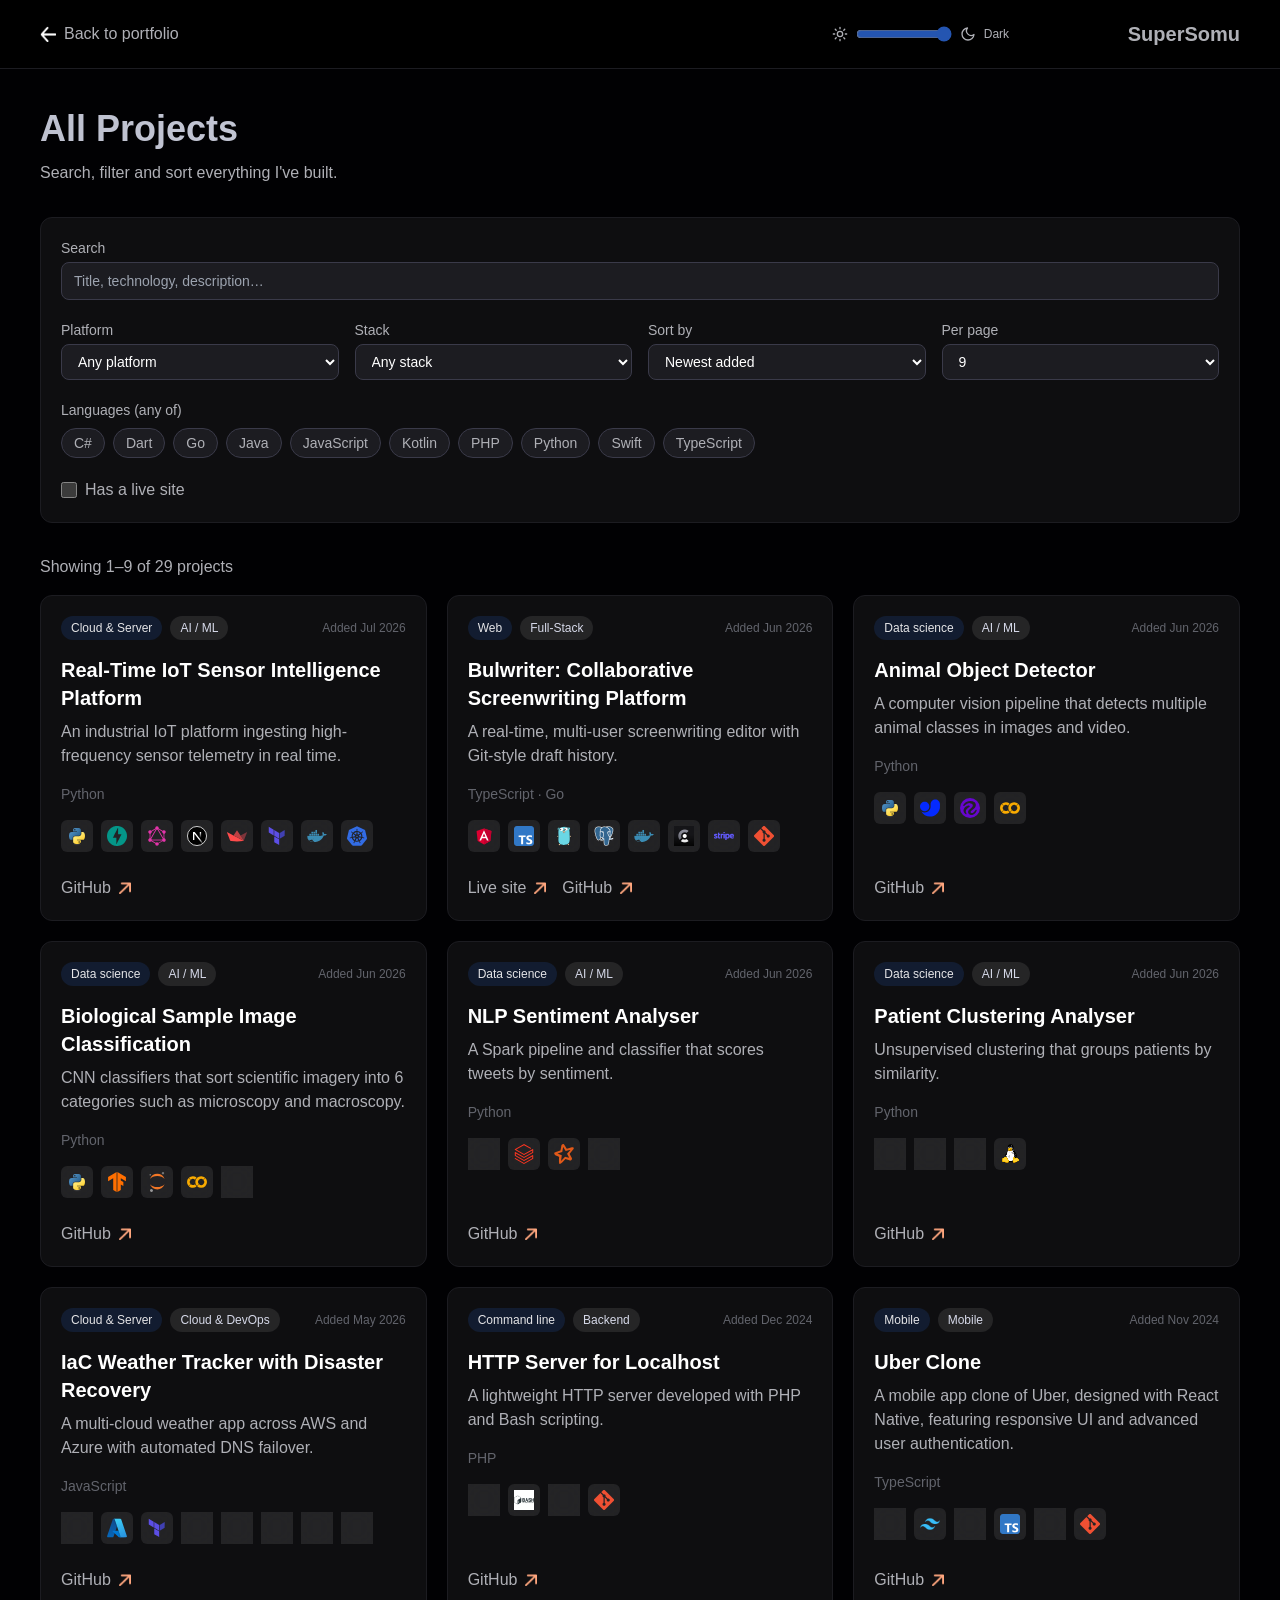
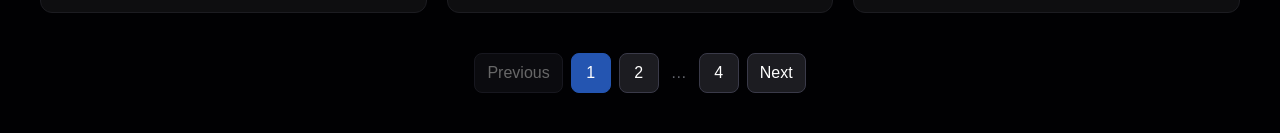
==== commit 0f34316a: "deploy: somunaexe/3D-Portfolio@b01b9c589cc13f526fd9c929a38de6e3e0daf940" ====
--- a/projects.html
+++ b/projects.html
@@ -19,9 +19,9 @@
         root.setAttribute('data-mode', theme.indexOf('light') !== -1 ? 'light' : 'dark');
       })();
     </script>
-    <script type="module" crossorigin src="/assets/projects-fCJwwisX.js"></script>
-    <link rel="modulepreload" crossorigin href="/assets/ThemeSlider-DCg0L2Ig.js">
-    <link rel="stylesheet" crossorigin href="/assets/ThemeSlider-8B6J-r_w.css">
+    <script type="module" crossorigin src="/assets/projects-CQf_B5Id.js"></script>
+    <link rel="modulepreload" crossorigin href="/assets/ThemeSlider-KQLUS-pm.js">
+    <link rel="stylesheet" crossorigin href="/assets/ThemeSlider-TRnI6lVr.css">
   </head>
   <body>
     <div id="root"></div>
--- a/assets/ThemeSlider-TRnI6lVr.css
+++ b/assets/ThemeSlider-TRnI6lVr.css
@@ -0,0 +1 @@
+@import"https://fonts.cdnfonts.com/css/general-sans";*,:before,:after{--tw-border-spacing-x: 0;--tw-border-spacing-y: 0;--tw-translate-x: 0;--tw-translate-y: 0;--tw-rotate: 0;--tw-skew-x: 0;--tw-skew-y: 0;--tw-scale-x: 1;--tw-scale-y: 1;--tw-pan-x: ;--tw-pan-y: ;--tw-pinch-zoom: ;--tw-scroll-snap-strictness: proximity;--tw-gradient-from-position: ;--tw-gradient-via-position: ;--tw-gradient-to-position: ;--tw-ordinal: ;--tw-slashed-zero: ;--tw-numeric-figure: ;--tw-numeric-spacing: ;--tw-numeric-fraction: ;--tw-ring-inset: ;--tw-ring-offset-width: 0px;--tw-ring-offset-color: #fff;--tw-ring-color: rgb(59 130 246 / .5);--tw-ring-offset-shadow: 0 0 #0000;--tw-ring-shadow: 0 0 #0000;--tw-shadow: 0 0 #0000;--tw-shadow-colored: 0 0 #0000;--tw-blur: ;--tw-brightness: ;--tw-contrast: ;--tw-grayscale: ;--tw-hue-rotate: ;--tw-invert: ;--tw-saturate: ;--tw-sepia: ;--tw-drop-shadow: ;--tw-backdrop-blur: ;--tw-backdrop-brightness: ;--tw-backdrop-contrast: ;--tw-backdrop-grayscale: ;--tw-backdrop-hue-rotate: ;--tw-backdrop-invert: ;--tw-backdrop-opacity: ;--tw-backdrop-saturate: ;--tw-backdrop-sepia: ;--tw-contain-size: ;--tw-contain-layout: ;--tw-contain-paint: ;--tw-contain-style: }::backdrop{--tw-border-spacing-x: 0;--tw-border-spacing-y: 0;--tw-translate-x: 0;--tw-translate-y: 0;--tw-rotate: 0;--tw-skew-x: 0;--tw-skew-y: 0;--tw-scale-x: 1;--tw-scale-y: 1;--tw-pan-x: ;--tw-pan-y: ;--tw-pinch-zoom: ;--tw-scroll-snap-strictness: proximity;--tw-gradient-from-position: ;--tw-gradient-via-position: ;--tw-gradient-to-position: ;--tw-ordinal: ;--tw-slashed-zero: ;--tw-numeric-figure: ;--tw-numeric-spacing: ;--tw-numeric-fraction: ;--tw-ring-inset: ;--tw-ring-offset-width: 0px;--tw-ring-offset-color: #fff;--tw-ring-color: rgb(59 130 246 / .5);--tw-ring-offset-shadow: 0 0 #0000;--tw-ring-shadow: 0 0 #0000;--tw-shadow: 0 0 #0000;--tw-shadow-colored: 0 0 #0000;--tw-blur: ;--tw-brightness: ;--tw-contrast: ;--tw-grayscale: ;--tw-hue-rotate: ;--tw-invert: ;--tw-saturate: ;--tw-sepia: ;--tw-drop-shadow: ;--tw-backdrop-blur: ;--tw-backdrop-brightness: ;--tw-backdrop-contrast: ;--tw-backdrop-grayscale: ;--tw-backdrop-hue-rotate: ;--tw-backdrop-invert: ;--tw-backdrop-opacity: ;--tw-backdrop-saturate: ;--tw-backdrop-sepia: ;--tw-contain-size: ;--tw-contain-layout: ;--tw-contain-paint: ;--tw-contain-style: }*,:before,:after{box-sizing:border-box;border-width:0;border-style:solid;border-color:#e5e7eb}:before,:after{--tw-content: ""}html,:host{line-height:1.5;-webkit-text-size-adjust:100%;-moz-tab-size:4;-o-tab-size:4;tab-size:4;font-family:ui-sans-serif,system-ui,sans-serif,"Apple Color Emoji","Segoe UI Emoji",Segoe UI Symbol,"Noto Color Emoji";font-feature-settings:normal;font-variation-settings:normal;-webkit-tap-highlight-color:transparent}body{margin:0;line-height:inherit}hr{height:0;color:inherit;border-top-width:1px}abbr:where([title]){-webkit-text-decoration:underline dotted;text-decoration:underline dotted}h1,h2,h3,h4,h5,h6{font-size:inherit;font-weight:inherit}a{color:inherit;text-decoration:inherit}b,strong{font-weight:bolder}code,kbd,samp,pre{font-family:ui-monospace,SFMono-Regular,Menlo,Monaco,Consolas,Liberation Mono,Courier New,monospace;font-feature-settings:normal;font-variation-settings:normal;font-size:1em}small{font-size:80%}sub,sup{font-size:75%;line-height:0;position:relative;vertical-align:baseline}sub{bottom:-.25em}sup{top:-.5em}table{text-indent:0;border-color:inherit;border-collapse:collapse}button,input,optgroup,select,textarea{font-family:inherit;font-feature-settings:inherit;font-variation-settings:inherit;font-size:100%;font-weight:inherit;line-height:inherit;letter-spacing:inherit;color:inherit;margin:0;padding:0}button,select{text-transform:none}button,input:where([type=button]),input:where([type=reset]),input:where([type=submit]){-webkit-appearance:button;background-color:transparent;background-image:none}:-moz-focusring{outline:auto}:-moz-ui-invalid{box-shadow:none}progress{vertical-align:baseline}::-webkit-inner-spin-button,::-webkit-outer-spin-button{height:auto}[type=search]{-webkit-appearance:textfield;outline-offset:-2px}::-webkit-search-decoration{-webkit-appearance:none}::-webkit-file-upload-button{-webkit-appearance:button;font:inherit}summary{display:list-item}blockquote,dl,dd,h1,h2,h3,h4,h5,h6,hr,figure,p,pre{margin:0}fieldset{margin:0;padding:0}legend{padding:0}ol,ul,menu{list-style:none;margin:0;padding:0}dialog{padding:0}textarea{resize:vertical}input::-moz-placeholder,textarea::-moz-placeholder{opacity:1;color:#9ca3af}input::placeholder,textarea::placeholder{opacity:1;color:#9ca3af}button,[role=button]{cursor:pointer}:disabled{cursor:default}img,svg,video,canvas,audio,iframe,embed,object{display:block;vertical-align:middle}img,video{max-width:100%;height:auto}[hidden]:where(:not([hidden=until-found])){display:none}.sr-only{position:absolute;width:1px;height:1px;padding:0;margin:-1px;overflow:hidden;clip:rect(0,0,0,0);white-space:nowrap;border-width:0}.pointer-events-none{pointer-events:none}.fixed{position:fixed}.absolute{position:absolute}.relative{position:relative}.inset-0{top:0;right:0;bottom:0;left:0}.bottom-5{bottom:1.25rem}.bottom-7{bottom:1.75rem}.bottom-\[4\.5rem\]{bottom:4.5rem}.left-0{left:0}.right-0{right:0}.right-5{right:1.25rem}.right-full{right:100%}.top-0{top:0}.top-1\/2{top:50%}.z-10{z-index:10}.z-50{z-index:50}.z-\[20000000\]{z-index:20000000}.col-span-1{grid-column:span 1 / span 1}.mx-auto{margin-left:auto;margin-right:auto}.my-20{margin-top:5rem;margin-bottom:5rem}.my-5{margin-top:1.25rem;margin-bottom:1.25rem}.-mt-1{margin-top:-.25rem}.mb-2{margin-bottom:.5rem}.mb-4{margin-bottom:1rem}.mb-5{margin-bottom:1.25rem}.ml-auto{margin-left:auto}.mr-3{margin-right:.75rem}.mr-6{margin-right:1.5rem}.mr-auto{margin-right:auto}.mt-1{margin-top:.25rem}.mt-10{margin-top:2.5rem}.mt-12{margin-top:3rem}.mt-2{margin-top:.5rem}.mt-3{margin-top:.75rem}.mt-32{margin-top:8rem}.mt-7{margin-top:1.75rem}.mt-8{margin-top:2rem}.mt-auto{margin-top:auto}.block{display:block}.inline{display:inline}.flex{display:flex}.inline-flex{display:inline-flex}.grid{display:grid}.hidden{display:none}.\!h-8{height:2rem!important}.h-10{height:2.5rem}.h-12{height:3rem}.h-14{height:3.5rem}.h-3{height:.75rem}.h-4{height:1rem}.h-5{height:1.25rem}.h-6{height:1.5rem}.h-7{height:1.75rem}.h-8{height:2rem}.h-96{height:24rem}.h-\[min\(32rem\,calc\(100dvh-8rem\)\)\]{height:min(32rem,calc(100dvh - 8rem))}.h-fit{height:-moz-fit-content;height:fit-content}.h-full{height:100%}.max-h-0{max-height:0px}.max-h-screen{max-height:100vh}.min-h-screen{min-height:100vh}.\!w-8{width:2rem!important}.w-10{width:2.5rem}.w-12{width:3rem}.w-14{width:3.5rem}.w-24{width:6rem}.w-3{width:.75rem}.w-4{width:1rem}.w-5{width:1.25rem}.w-6{width:1.5rem}.w-7{width:1.75rem}.w-8{width:2rem}.w-\[6\.5rem\]{width:6.5rem}.w-\[calc\(100vw-2\.5rem\)\]{width:calc(100vw - 2.5rem)}.w-auto{width:auto}.w-fit{width:-moz-fit-content;width:fit-content}.w-full{width:100%}.min-w-0{min-width:0px}.min-w-10{min-width:2.5rem}.max-w-2xl{max-width:42rem}.max-w-7xl{max-width:80rem}.max-w-\[85\%\]{max-width:85%}.max-w-\[90\%\]{max-width:90%}.flex-1{flex:1 1 0%}.shrink-0{flex-shrink:0}.-translate-y-1\/2{--tw-translate-y: -50%;transform:translate(var(--tw-translate-x),var(--tw-translate-y)) rotate(var(--tw-rotate)) skew(var(--tw-skew-x)) skewY(var(--tw-skew-y)) scaleX(var(--tw-scale-x)) scaleY(var(--tw-scale-y))}.translate-x-0{--tw-translate-x: 0px;transform:translate(var(--tw-translate-x),var(--tw-translate-y)) rotate(var(--tw-rotate)) skew(var(--tw-skew-x)) skewY(var(--tw-skew-y)) scaleX(var(--tw-scale-x)) scaleY(var(--tw-scale-y))}.translate-x-3{--tw-translate-x: .75rem;transform:translate(var(--tw-translate-x),var(--tw-translate-y)) rotate(var(--tw-rotate)) skew(var(--tw-skew-x)) skewY(var(--tw-skew-y)) scaleX(var(--tw-scale-x)) scaleY(var(--tw-scale-y))}.cursor-pointer{cursor:pointer}.scroll-mt-6{scroll-margin-top:1.5rem}.grid-cols-1{grid-template-columns:repeat(1,minmax(0,1fr))}.flex-col{flex-direction:column}.flex-wrap{flex-wrap:wrap}.items-start{align-items:flex-start}.items-center{align-items:center}.justify-start{justify-content:flex-start}.justify-center{justify-content:center}.justify-between{justify-content:space-between}.gap-1{gap:.25rem}.gap-2{gap:.5rem}.gap-3{gap:.75rem}.gap-4{gap:1rem}.gap-5{gap:1.25rem}.space-y-2>:not([hidden])~:not([hidden]){--tw-space-y-reverse: 0;margin-top:calc(.5rem * calc(1 - var(--tw-space-y-reverse)));margin-bottom:calc(.5rem * var(--tw-space-y-reverse))}.space-y-3>:not([hidden])~:not([hidden]){--tw-space-y-reverse: 0;margin-top:calc(.75rem * calc(1 - var(--tw-space-y-reverse)));margin-bottom:calc(.75rem * var(--tw-space-y-reverse))}.space-y-7>:not([hidden])~:not([hidden]){--tw-space-y-reverse: 0;margin-top:calc(1.75rem * calc(1 - var(--tw-space-y-reverse)));margin-bottom:calc(1.75rem * var(--tw-space-y-reverse))}.self-end{align-self:flex-end}.overflow-hidden{overflow:hidden}.overflow-y-auto{overflow-y:auto}.whitespace-nowrap{white-space:nowrap}.whitespace-pre-wrap{white-space:pre-wrap}.break-words{overflow-wrap:break-word}.rounded{border-radius:.25rem}.rounded-2xl{border-radius:1rem}.rounded-3xl{border-radius:1.5rem}.rounded-full{border-radius:9999px}.rounded-lg{border-radius:.5rem}.rounded-md{border-radius:.375rem}.rounded-xl{border-radius:.75rem}.rounded-bl-md{border-bottom-left-radius:.375rem}.rounded-br-md{border-bottom-right-radius:.375rem}.border{border-width:1px}.border-b{border-bottom-width:1px}.border-t{border-top-width:1px}.border-dashed{border-style:dashed}.\!border-accent{--tw-border-opacity: 1 !important;border-color:rgb(var(--theme-accent) / var(--tw-border-opacity))!important}.border-\[color\:var\(--navbar-border\)\]{border-color:var(--navbar-border)}.border-accent{--tw-border-opacity: 1;border-color:rgb(var(--theme-accent) / var(--tw-border-opacity))}.border-accent\/50{border-color:rgb(var(--theme-accent) / .5)}.border-black-300{--tw-border-opacity: 1;border-color:rgb(var(--color-black-300) / var(--tw-border-opacity))}.border-black-500{--tw-border-opacity: 1;border-color:rgb(var(--color-black-500) / var(--tw-border-opacity))}.border-red-500{--tw-border-opacity: 1;border-color:rgb(239 68 68 / var(--tw-border-opacity))}.\!bg-accent{--tw-bg-opacity: 1 !important;background-color:rgb(var(--theme-accent) / var(--tw-bg-opacity))!important}.bg-\[\#ffffff\]{--tw-bg-opacity: 1;background-color:rgb(255 255 255 / var(--tw-bg-opacity))}.bg-\[rgb\(var\(--navbar-bg\)\)\]{background-color:rgb(var(--navbar-bg))}.bg-accent{--tw-bg-opacity: 1;background-color:rgb(var(--theme-accent) / var(--tw-bg-opacity))}.bg-accent\/20{background-color:rgb(var(--theme-accent) / .2)}.bg-black-100{--tw-bg-opacity: 1;background-color:rgb(var(--color-black-100) / var(--tw-bg-opacity))}.bg-black-200{--tw-bg-opacity: 1;background-color:rgb(var(--color-black-200) / var(--tw-bg-opacity))}.bg-black-300{--tw-bg-opacity: 1;background-color:rgb(var(--color-black-300) / var(--tw-bg-opacity))}.bg-white-800\/10{background-color:rgb(var(--color-white-800) / .1)}.fill-none{fill:none}.stroke-white-600{stroke:rgb(var(--color-white-600) / 1)}.stroke-2{stroke-width:2}.object-contain{-o-object-fit:contain;object-fit:contain}.object-cover{-o-object-fit:cover;object-fit:cover}.\!p-1\.5{padding:.375rem!important}.p-1{padding:.25rem}.p-10{padding:2.5rem}.p-2{padding:.5rem}.p-3{padding:.75rem}.p-5{padding:1.25rem}.px-1{padding-left:.25rem;padding-right:.25rem}.px-2\.5{padding-left:.625rem;padding-right:.625rem}.px-3{padding-left:.75rem;padding-right:.75rem}.px-4{padding-left:1rem;padding-right:1rem}.px-5{padding-left:1.25rem;padding-right:1.25rem}.py-1{padding-top:.25rem;padding-bottom:.25rem}.py-10{padding-top:2.5rem;padding-bottom:2.5rem}.py-2{padding-top:.5rem;padding-bottom:.5rem}.py-3{padding-top:.75rem;padding-bottom:.75rem}.py-5{padding-top:1.25rem;padding-bottom:1.25rem}.pb-2{padding-bottom:.5rem}.pb-3{padding-bottom:.75rem}.pl-10{padding-left:2.5rem}.pr-4{padding-right:1rem}.pt-2{padding-top:.5rem}.pt-7{padding-top:1.75rem}.text-center{text-align:center}.text-right{text-align:right}.font-generalsans{font-family:General Sans,sans-serif}.text-2xl{font-size:1.5rem;line-height:2rem}.text-lg{font-size:1.125rem;line-height:1.75rem}.text-sm{font-size:.875rem;line-height:1.25rem}.text-xl{font-size:1.25rem;line-height:1.75rem}.text-xs{font-size:.75rem;line-height:1rem}.font-bold{font-weight:700}.font-light{font-weight:300}.font-medium{font-weight:500}.font-semibold{font-weight:600}.leading-tight{line-height:1.25}.\!text-on-accent{--tw-text-opacity: 1 !important;color:rgb(var(--on-accent) / var(--tw-text-opacity))!important}.text-blue-500{--tw-text-opacity: 1;color:rgb(59 130 246 / var(--tw-text-opacity))}.text-green-500{--tw-text-opacity: 1;color:rgb(34 197 94 / var(--tw-text-opacity))}.text-neutral-900{--tw-text-opacity: 1;color:rgb(23 23 23 / var(--tw-text-opacity))}.text-on-accent{--tw-text-opacity: 1;color:rgb(var(--on-accent) / var(--tw-text-opacity))}.text-red-500{--tw-text-opacity: 1;color:rgb(239 68 68 / var(--tw-text-opacity))}.text-white{--tw-text-opacity: 1;color:rgb(255 255 255 / var(--tw-text-opacity))}.text-white-500{--tw-text-opacity: 1;color:rgb(var(--color-white-500) / var(--tw-text-opacity))}.text-white-600{--tw-text-opacity: 1;color:rgb(var(--color-white-600) / var(--tw-text-opacity))}.text-white-700{--tw-text-opacity: 1;color:rgb(var(--color-white-700) / var(--tw-text-opacity))}.text-white-800{--tw-text-opacity: 1;color:rgb(var(--color-white-800) / var(--tw-text-opacity))}.text-white-900{--tw-text-opacity: 1;color:rgb(var(--color-white-900) / var(--tw-text-opacity))}.text-yellow-500{--tw-text-opacity: 1;color:rgb(234 179 8 / var(--tw-text-opacity))}.underline{text-decoration-line:underline}.placeholder-gray-500::-moz-placeholder{--tw-placeholder-opacity: 1;color:rgb(107 114 128 / var(--tw-placeholder-opacity))}.placeholder-gray-500::placeholder{--tw-placeholder-opacity: 1;color:rgb(107 114 128 / var(--tw-placeholder-opacity))}.accent-\[rgb\(var\(--theme-accent\)\)\]{accent-color:rgb(var(--theme-accent))}.opacity-0{opacity:0}.opacity-100{opacity:1}.shadow-2xl{--tw-shadow: 0 25px 50px -12px rgb(0 0 0 / .25);--tw-shadow-colored: 0 25px 50px -12px var(--tw-shadow-color);box-shadow:var(--tw-ring-offset-shadow, 0 0 #0000),var(--tw-ring-shadow, 0 0 #0000),var(--tw-shadow)}.shadow-lg{--tw-shadow: 0 10px 15px -3px rgb(0 0 0 / .1), 0 4px 6px -4px rgb(0 0 0 / .1);--tw-shadow-colored: 0 10px 15px -3px var(--tw-shadow-color), 0 4px 6px -4px var(--tw-shadow-color);box-shadow:var(--tw-ring-offset-shadow, 0 0 #0000),var(--tw-ring-shadow, 0 0 #0000),var(--tw-shadow)}.shadow-md{--tw-shadow: 0 4px 6px -1px rgb(0 0 0 / .1), 0 2px 4px -2px rgb(0 0 0 / .1);--tw-shadow-colored: 0 4px 6px -1px var(--tw-shadow-color), 0 2px 4px -2px var(--tw-shadow-color);box-shadow:var(--tw-ring-offset-shadow, 0 0 #0000),var(--tw-ring-shadow, 0 0 #0000),var(--tw-shadow)}.shadow-sm{--tw-shadow: 0 1px 2px 0 rgb(0 0 0 / .05);--tw-shadow-colored: 0 1px 2px 0 var(--tw-shadow-color);box-shadow:var(--tw-ring-offset-shadow, 0 0 #0000),var(--tw-ring-shadow, 0 0 #0000),var(--tw-shadow)}.shadow-black-100{--tw-shadow-color: rgb(var(--color-black-100) / 1);--tw-shadow: var(--tw-shadow-colored)}.shadow-black-200{--tw-shadow-color: rgb(var(--color-black-200) / 1);--tw-shadow: var(--tw-shadow-colored)}.filter{filter:var(--tw-blur) var(--tw-brightness) var(--tw-contrast) var(--tw-grayscale) var(--tw-hue-rotate) var(--tw-invert) var(--tw-saturate) var(--tw-sepia) var(--tw-drop-shadow)}.backdrop-blur-3xl{--tw-backdrop-blur: blur(64px);-webkit-backdrop-filter:var(--tw-backdrop-blur) var(--tw-backdrop-brightness) var(--tw-backdrop-contrast) var(--tw-backdrop-grayscale) var(--tw-backdrop-hue-rotate) var(--tw-backdrop-invert) var(--tw-backdrop-opacity) var(--tw-backdrop-saturate) var(--tw-backdrop-sepia);backdrop-filter:var(--tw-backdrop-blur) var(--tw-backdrop-brightness) var(--tw-backdrop-contrast) var(--tw-backdrop-grayscale) var(--tw-backdrop-hue-rotate) var(--tw-backdrop-invert) var(--tw-backdrop-opacity) var(--tw-backdrop-saturate) var(--tw-backdrop-sepia)}.backdrop-filter{-webkit-backdrop-filter:var(--tw-backdrop-blur) var(--tw-backdrop-brightness) var(--tw-backdrop-contrast) var(--tw-backdrop-grayscale) var(--tw-backdrop-hue-rotate) var(--tw-backdrop-invert) var(--tw-backdrop-opacity) var(--tw-backdrop-saturate) var(--tw-backdrop-sepia);backdrop-filter:var(--tw-backdrop-blur) var(--tw-backdrop-brightness) var(--tw-backdrop-contrast) var(--tw-backdrop-grayscale) var(--tw-backdrop-hue-rotate) var(--tw-backdrop-invert) var(--tw-backdrop-opacity) var(--tw-backdrop-saturate) var(--tw-backdrop-sepia)}.transition{transition-property:color,background-color,border-color,text-decoration-color,fill,stroke,opacity,box-shadow,transform,filter,-webkit-backdrop-filter;transition-property:color,background-color,border-color,text-decoration-color,fill,stroke,opacity,box-shadow,transform,filter,backdrop-filter;transition-property:color,background-color,border-color,text-decoration-color,fill,stroke,opacity,box-shadow,transform,filter,backdrop-filter,-webkit-backdrop-filter;transition-timing-function:cubic-bezier(.4,0,.2,1);transition-duration:.15s}.transition-all{transition-property:all;transition-timing-function:cubic-bezier(.4,0,.2,1);transition-duration:.15s}.transition-colors{transition-property:color,background-color,border-color,text-decoration-color,fill,stroke;transition-timing-function:cubic-bezier(.4,0,.2,1);transition-duration:.15s}.transition-transform{transition-property:transform;transition-timing-function:cubic-bezier(.4,0,.2,1);transition-duration:.15s}.duration-500{transition-duration:.5s}.ease-in-out{transition-timing-function:cubic-bezier(.4,0,.2,1)}.ease-out{transition-timing-function:cubic-bezier(0,0,.2,1)}.c-space{padding-left:1.25rem;padding-right:1.25rem}@media (min-width: 640px){.c-space{padding-left:2.5rem;padding-right:2.5rem}}.head-text{font-size:1.875rem;line-height:2.25rem;font-weight:600;background-image:linear-gradient(to right,var(--tw-gradient-stops));--tw-gradient-from: var(--heading-grad-from) var(--tw-gradient-from-position);--tw-gradient-to: rgb(255 255 255 / 0) var(--tw-gradient-to-position);--tw-gradient-stops: var(--tw-gradient-from), var(--tw-gradient-to);--tw-gradient-to: var(--heading-grad-to) var(--tw-gradient-to-position);-webkit-background-clip:text;background-clip:text;color:transparent}@media (min-width: 640px){.head-text{font-size:2.25rem;line-height:2.5rem}}.nav-ul{position:relative;z-index:20;display:flex;flex-direction:column;align-items:center;gap:1rem}@media (min-width: 640px){.nav-ul{flex-direction:row}}@media (min-width: 768px){.nav-ul{gap:1.5rem}}.nav-li{padding-top:.5rem;padding-bottom:.5rem;font-family:General Sans,sans-serif;--tw-text-opacity: 1;color:rgb(163 163 163 / var(--tw-text-opacity))}.nav-li:hover{--tw-text-opacity: 1;color:rgb(255 255 255 / var(--tw-text-opacity))}@media not all and (min-width: 640px){.nav-li{width:100%;border-radius:.375rem;padding-left:1.25rem;padding-right:1.25rem}.nav-li:hover{--tw-bg-opacity: 1;background-color:rgb(var(--color-black-500) / var(--tw-bg-opacity))}}.nav-li_a{font-size:1.125rem;line-height:1.75rem;transition-property:color,background-color,border-color,text-decoration-color,fill,stroke;transition-timing-function:cubic-bezier(.4,0,.2,1);transition-duration:.15s}.nav-li_a:hover{--tw-text-opacity: 1;color:rgb(255 255 255 / var(--tw-text-opacity))}@media (min-width: 768px){.nav-li_a{font-size:1rem;line-height:1.5rem}}.nav-sidebar{position:absolute;left:0;right:0;z-index:20;margin-left:auto;margin-right:auto;display:block;overflow:hidden;--tw-bg-opacity: 1;background-color:rgb(var(--color-black-200) / var(--tw-bg-opacity));--tw-backdrop-blur: blur(4px);-webkit-backdrop-filter:var(--tw-backdrop-blur) var(--tw-backdrop-brightness) var(--tw-backdrop-contrast) var(--tw-backdrop-grayscale) var(--tw-backdrop-hue-rotate) var(--tw-backdrop-invert) var(--tw-backdrop-opacity) var(--tw-backdrop-saturate) var(--tw-backdrop-sepia);backdrop-filter:var(--tw-backdrop-blur) var(--tw-backdrop-brightness) var(--tw-backdrop-contrast) var(--tw-backdrop-grayscale) var(--tw-backdrop-hue-rotate) var(--tw-backdrop-invert) var(--tw-backdrop-opacity) var(--tw-backdrop-saturate) var(--tw-backdrop-sepia);transition-property:all;transition-duration:.3s;transition-timing-function:cubic-bezier(.4,0,.2,1)}@media (min-width: 640px){.nav-sidebar{display:none}}.text-gray_gradient{background-image:linear-gradient(to right,var(--tw-gradient-stops));--tw-gradient-from: var(--heading-grad-from) var(--tw-gradient-from-position);--tw-gradient-to: rgb(255 255 255 / 0) var(--tw-gradient-to-position);--tw-gradient-stops: var(--tw-gradient-from), var(--tw-gradient-to);--tw-gradient-to: var(--heading-grad-to) var(--tw-gradient-to-position);-webkit-background-clip:text;background-clip:text;color:transparent}.btn{margin-left:auto;margin-right:auto;display:flex;cursor:pointer;align-items:center;justify-content:center;gap:1rem;border-radius:.375rem;--tw-bg-opacity: 1;background-color:rgb(var(--color-black-300) / var(--tw-bg-opacity));padding:.75rem;--tw-text-opacity: 1;color:rgb(var(--color-white-900) / var(--tw-text-opacity));transition-property:all;transition-timing-function:cubic-bezier(.4,0,.2,1);transition-duration:.15s}.btn:active{--tw-scale-x: .95;--tw-scale-y: .95;transform:translate(var(--tw-translate-x),var(--tw-translate-y)) rotate(var(--tw-rotate)) skew(var(--tw-skew-x)) skewY(var(--tw-skew-y)) scaleX(var(--tw-scale-x)) scaleY(var(--tw-scale-y))}.btn-ping{position:absolute;display:inline-flex;height:100%;width:100%}@keyframes ping{75%,to{transform:scale(2);opacity:0}}.btn-ping{animation:ping 1s cubic-bezier(0,0,.2,1) infinite;border-radius:9999px;--tw-bg-opacity: 1;background-color:rgb(74 222 128 / var(--tw-bg-opacity));opacity:.75}.btn-ping_dot{position:relative;display:inline-flex;height:.75rem;width:.75rem;border-radius:9999px;--tw-bg-opacity: 1;background-color:rgb(34 197 94 / var(--tw-bg-opacity))}.hero_tag{text-align:center;font-family:General Sans,sans-serif;font-size:1.875rem;line-height:2.25rem;font-weight:900;line-height:1.5!important}@media (min-width: 640px){.hero_tag{font-size:2.25rem;line-height:2.5rem}}@media (min-width: 768px){.hero_tag{font-size:3rem;line-height:1}}@media (min-width: 1280px){.hero_tag{font-size:3.75rem;line-height:1}}.grid-container{display:flex;height:100%;width:100%;flex-direction:column;gap:1.25rem;border-radius:.5rem;border-width:1px;--tw-border-opacity: 1;border-color:rgb(var(--color-black-300) / var(--tw-border-opacity));--tw-bg-opacity: 1;background-color:rgb(var(--color-black-200) / var(--tw-bg-opacity));padding:1rem}@media (min-width: 640px){.grid-container{padding:1.75rem}}.grid-headtext{margin-bottom:.5rem;font-family:General Sans,sans-serif;font-size:1.25rem;line-height:1.75rem;font-weight:600;--tw-text-opacity: 1;color:rgb(var(--color-white-900) / var(--tw-text-opacity))}.grid-subtext{font-family:General Sans,sans-serif;font-size:1rem;line-height:1.5rem;--tw-text-opacity: 1;color:rgb(var(--color-white-600) / var(--tw-text-opacity))}.copy-container{display:flex;cursor:pointer;align-items:center;justify-content:center;gap:.5rem}.arrow-btn{height:2.5rem;width:2.5rem;cursor:pointer;border-radius:9999px;padding:.75rem;transition-property:all;transition-timing-function:cubic-bezier(.4,0,.2,1);transition-duration:.15s;background-image:linear-gradient(to right,rgb(var(--color-white-800) / .1) 10%,rgb(var(--color-white-800) / .000025) 50%,rgb(var(--color-white-800) / .000025) 50%,rgb(var(--color-white-800) / .025))}.arrow-btn:active{--tw-scale-x: .95;--tw-scale-y: .95;transform:translate(var(--tw-translate-x),var(--tw-translate-y)) rotate(var(--tw-rotate)) skew(var(--tw-skew-x)) skewY(var(--tw-skew-y)) scaleX(var(--tw-scale-x)) scaleY(var(--tw-scale-y))}.tech-logo{display:flex;height:2.5rem;width:2.5rem;align-items:center;justify-content:center;border-radius:.375rem;background-color:rgb(var(--color-white-800) / .1);padding:.5rem;--tw-backdrop-blur: blur(16px);-webkit-backdrop-filter:var(--tw-backdrop-blur) var(--tw-backdrop-brightness) var(--tw-backdrop-contrast) var(--tw-backdrop-grayscale) var(--tw-backdrop-hue-rotate) var(--tw-backdrop-invert) var(--tw-backdrop-opacity) var(--tw-backdrop-saturate) var(--tw-backdrop-sepia);backdrop-filter:var(--tw-backdrop-blur) var(--tw-backdrop-brightness) var(--tw-backdrop-contrast) var(--tw-backdrop-grayscale) var(--tw-backdrop-hue-rotate) var(--tw-backdrop-invert) var(--tw-backdrop-opacity) var(--tw-backdrop-saturate) var(--tw-backdrop-sepia)}.client-container{margin-top:3rem;display:grid;grid-template-columns:repeat(1,minmax(0,1fr));gap:1.25rem}@media (min-width: 768px){.client-container{grid-template-columns:repeat(2,minmax(0,1fr))}}.client-review{grid-column:span 1 / span 1;border-radius:.5rem;background-color:rgb(var(--color-black-300) / var(--tw-bg-opacity));--tw-bg-opacity: .5;padding:1.25rem}@media (min-width: 768px){.client-review{padding:2.5rem}}.client-content{margin-top:1.75rem;display:flex;flex-direction:column;align-items:flex-start;justify-content:space-between;gap:1.25rem}@media (min-width: 1024px){.client-content{flex-direction:row;align-items:center}}.work-container{margin-top:3rem;display:grid;grid-template-columns:repeat(1,minmax(0,1fr));gap:1.25rem}@media (min-width: 1024px){.work-container{grid-template-columns:repeat(3,minmax(0,1fr))}}.work-canvas{grid-column:span 1 / span 1;border-radius:.5rem;border-width:1px;--tw-border-opacity: 1;border-color:rgb(var(--color-black-300) / var(--tw-border-opacity));--tw-bg-opacity: 1;background-color:rgb(var(--color-black-200) / var(--tw-bg-opacity))}.work-content{grid-column:span 2 / span 2;border-radius:.5rem;border-width:1px;--tw-border-opacity: 1;border-color:rgb(var(--color-black-300) / var(--tw-border-opacity));--tw-bg-opacity: 1;background-color:rgb(var(--color-black-200) / var(--tw-bg-opacity))}.work-content_container{display:grid;cursor:pointer;grid-template-columns:auto 1fr;align-items:flex-start;gap:1.25rem;border-radius:.5rem;padding-left:.625rem;padding-right:.625rem;transition-property:all;transition-duration:.5s;transition-timing-function:cubic-bezier(.4,0,.2,1)}.work-content_container:hover{--tw-bg-opacity: 1;background-color:rgb(var(--color-black-300) / var(--tw-bg-opacity))}@media (min-width: 640px){.work-content_container{padding-left:1.25rem;padding-right:1.25rem}}.work-content_logo{height:4rem;width:4rem;border-radius:1.5rem;--tw-bg-opacity: 1;background-color:rgb(var(--color-black-600) / var(--tw-bg-opacity));padding:.5rem}.work-content_bar{margin-top:1rem;height:100%;width:.125rem;flex:1 1 0%;--tw-bg-opacity: 1;background-color:rgb(var(--color-black-300) / var(--tw-bg-opacity))}.group:last-child .work-content_bar{display:none}.group:hover .work-content_bar{--tw-bg-opacity: 1;background-color:rgb(var(--color-black-500) / var(--tw-bg-opacity))}.contact-container{position:relative;z-index:10;margin-top:3rem;max-width:36rem;padding-left:1.25rem;padding-right:1.25rem}@media (min-width: 640px){.contact-container{padding-left:2.5rem;padding-right:2.5rem}}.field-label{font-size:1.125rem;line-height:1.75rem;--tw-text-opacity: 1;color:rgb(var(--color-white-600) / var(--tw-text-opacity))}.field-input{min-height:3.5rem;width:100%;border-radius:.5rem;--tw-bg-opacity: 1;background-color:rgb(var(--color-black-300) / var(--tw-bg-opacity));padding:.5rem 1.25rem;font-size:1.125rem;line-height:1.75rem;--tw-text-opacity: 1;color:rgb(var(--color-white-800) / var(--tw-text-opacity));--tw-shadow: 0 25px 50px -12px rgb(0 0 0 / .25);--tw-shadow-colored: 0 25px 50px -12px var(--tw-shadow-color);box-shadow:var(--tw-ring-offset-shadow, 0 0 #0000),var(--tw-ring-shadow, 0 0 #0000),var(--tw-shadow);--tw-shadow-color: rgb(var(--color-black-200) / 1);--tw-shadow: var(--tw-shadow-colored)}.field-input::-moz-placeholder{--tw-text-opacity: 1;color:rgb(var(--color-white-500) / var(--tw-text-opacity))}.field-input::placeholder{--tw-text-opacity: 1;color:rgb(var(--color-white-500) / var(--tw-text-opacity))}.field-input:focus{outline:2px solid transparent;outline-offset:2px}.field-btn{display:flex;min-height:3rem;align-items:center;justify-content:center;gap:.75rem;border-radius:.5rem;--tw-bg-opacity: 1;background-color:rgb(var(--color-black-500) / var(--tw-bg-opacity));padding:.5rem 1.25rem;font-size:1.125rem;line-height:1.75rem;--tw-text-opacity: 1;color:rgb(var(--color-white-900) / var(--tw-text-opacity));--tw-shadow: 0 25px 50px -12px rgb(0 0 0 / .25);--tw-shadow-colored: 0 25px 50px -12px var(--tw-shadow-color);box-shadow:var(--tw-ring-offset-shadow, 0 0 #0000),var(--tw-ring-shadow, 0 0 #0000),var(--tw-shadow);--tw-shadow-color: rgb(var(--color-black-200) / 1);--tw-shadow: var(--tw-shadow-colored)}.field-btn_arrow{height:.625rem;width:.625rem;-o-object-fit:contain;object-fit:contain;filter:brightness(0) var(--icon-invert)}.social-icon{display:flex;height:3rem;width:3rem;align-items:center;justify-content:center;border-radius:9999px;border-width:1px;--tw-border-opacity: 1;border-color:rgb(var(--color-black-200) / var(--tw-border-opacity));--tw-bg-opacity: 1;background-color:rgb(var(--color-black-300) / var(--tw-bg-opacity))}:root,:root[data-theme=dark]{color-scheme:dark;--color-black-100: 1 1 3;--color-black-200: 14 14 16;--color-black-300: 28 28 33;--color-black-500: 58 58 73;--color-black-600: 26 26 26;--color-white-900: 255 255 255;--color-white-800: 228 228 230;--color-white-700: 214 217 233;--color-white-600: 175 176 182;--color-white-500: 98 100 108;--theme-accent: 36 85 177;--on-accent: 255 255 255;--heading-grad-from: #BEC1CF;--heading-grad-to: #D5D8EA;--navbar-bg: 0 0 0 / .9;--navbar-border: rgb(var(--color-black-300));--icon-filter: none;--icon-invert: invert(1)}:root[data-theme=bulfighter-dark]{--theme-accent: 240 56 178;--on-accent: 1 1 3;--navbar-bg: 28 28 33 / .9}:root[data-theme=bulwriter-dark]{--color-black-100: 28 26 22;--color-black-200: 38 35 32;--color-black-300: 48 43 36;--color-black-500: 66 59 48;--color-black-600: 34 31 27;--color-white-900: 247 242 232;--color-white-800: 237 230 216;--color-white-700: 196 187 172;--color-white-600: 156 145 132;--color-white-500: 148 138 125;--theme-accent: 217 162 86;--on-accent: 36 26 10;--heading-grad-from: #EDE6D8;--heading-grad-to: #D9A256;--navbar-bg: 28 26 22 / .92;--navbar-border: rgb(var(--color-black-500))}:root[data-theme=light]{color-scheme:light;--color-black-100: 247 248 251;--color-black-200: 255 255 255;--color-black-300: 232 235 242;--color-black-500: 205 210 223;--color-black-600: 240 242 247;--color-white-900: 10 12 20;--color-white-800: 28 31 43;--color-white-700: 52 57 74;--color-white-600: 88 93 110;--color-white-500: 105 110 126;--theme-accent: 36 85 177;--on-accent: 255 255 255;--heading-grad-from: #1C1F2B;--heading-grad-to: #2455B1;--navbar-bg: 247 248 251 / .85;--navbar-border: rgb(var(--color-black-500));--icon-filter: invert(1);--icon-invert: invert(0)}:root[data-theme=bulfighter-light]{color-scheme:light;--color-black-100: 244 244 247;--color-black-200: 234 234 239;--color-black-300: 255 255 255;--color-black-500: 214 214 222;--color-black-600: 255 255 255;--color-white-900: 10 10 14;--color-white-800: 22 23 26;--color-white-700: 44 46 56;--color-white-600: 75 77 87;--color-white-500: 98 100 109;--theme-accent: 255 130 16;--on-accent: 22 23 26;--heading-grad-from: #6B4E71;--heading-grad-to: #8A5A8F;--navbar-bg: 255 255 255 / .8;--navbar-border: rgb(var(--color-black-500));--icon-filter: invert(1);--icon-invert: invert(0)}:root[data-theme=bulwriter-light]{color-scheme:light;--color-black-100: 246 241 230;--color-black-200: 255 255 255;--color-black-300: 239 230 211;--color-black-500: 226 213 184;--color-black-600: 255 253 247;--color-white-900: 27 26 23;--color-white-800: 46 42 34;--color-white-700: 74 67 55;--color-white-600: 111 101 85;--color-white-500: 112 102 87;--theme-accent: 148 101 39;--on-accent: 255 253 247;--heading-grad-from: #2E2A22;--heading-grad-to: #946527;--navbar-bg: 246 241 230 / .9;--navbar-border: rgb(var(--color-black-500));--icon-filter: invert(1);--icon-invert: invert(0)}*{scroll-behavior:smooth}body{background:rgb(var(--color-black-100));color:rgb(var(--color-white-600));font-family:General Sans,sans-serif}.waving-hand{animation-name:wave-animation;animation-duration:2.5s;animation-iteration-count:infinite;transform-origin:70% 70%;display:inline-block}.arrow-gradient{background-image:linear-gradient(to right,rgb(var(--color-white-800) / .1) 10%,rgb(var(--color-white-800) / .000025) 50%,rgb(var(--color-white-800) / .000025) 50%,rgb(var(--color-white-800) / .025))}@keyframes wave-animation{0%{transform:rotate(0)}15%{transform:rotate(14deg)}30%{transform:rotate(-8deg)}40%{transform:rotate(14deg)}50%{transform:rotate(-4deg)}60%{transform:rotate(10deg)}70%{transform:rotate(0)}to{transform:rotate(0)}}.themed-icon{filter:var(--icon-filter)}@keyframes chat-in{0%{opacity:0;transform:translateY(8px) scale(.98)}to{opacity:1;transform:none}}@keyframes chat-blink{50%{opacity:.2}}.chat-panel{animation:chat-in .18s ease-out;transform-origin:bottom right}.chat-dots{animation:chat-blink 1.2s infinite}@keyframes chat-glow{0%,to{box-shadow:0 0 rgb(var(--theme-accent) / 0)}50%{box-shadow:0 0 14px 3px rgb(var(--theme-accent) / .35)}}@keyframes chat-ring{0%{box-shadow:0 0 rgb(var(--theme-accent) / .45)}70%,to{box-shadow:0 0 0 14px rgb(var(--theme-accent) / 0)}}.chat-bubble-pulse{animation:chat-glow 2.4s ease-in-out infinite}.chat-icon-pulse{animation:chat-ring 2.4s ease-out infinite}@media (prefers-reduced-motion: reduce){.chat-bubble-pulse,.chat-icon-pulse,.chat-panel,.chat-dots{animation:none}}.placeholder\:text-white-500::-moz-placeholder{--tw-text-opacity: 1;color:rgb(var(--color-white-500) / var(--tw-text-opacity))}.placeholder\:text-white-500::placeholder{--tw-text-opacity: 1;color:rgb(var(--color-white-500) / var(--tw-text-opacity))}.hover\:scale-105:hover{--tw-scale-x: 1.05;--tw-scale-y: 1.05;transform:translate(var(--tw-translate-x),var(--tw-translate-y)) rotate(var(--tw-rotate)) skew(var(--tw-skew-x)) skewY(var(--tw-skew-y)) scaleX(var(--tw-scale-x)) scaleY(var(--tw-scale-y))}.hover\:border-accent:hover{--tw-border-opacity: 1;border-color:rgb(var(--theme-accent) / var(--tw-border-opacity))}.hover\:border-black-500:hover{--tw-border-opacity: 1;border-color:rgb(var(--color-black-500) / var(--tw-border-opacity))}.hover\:text-white:hover{--tw-text-opacity: 1;color:rgb(255 255 255 / var(--tw-text-opacity))}.hover\:text-white-900:hover{--tw-text-opacity: 1;color:rgb(var(--color-white-900) / var(--tw-text-opacity))}.hover\:underline:hover{text-decoration-line:underline}.focus\:outline-none:focus{outline:2px solid transparent;outline-offset:2px}.focus\:ring-2:focus{--tw-ring-offset-shadow: var(--tw-ring-inset) 0 0 0 var(--tw-ring-offset-width) var(--tw-ring-offset-color);--tw-ring-shadow: var(--tw-ring-inset) 0 0 0 calc(2px + var(--tw-ring-offset-width)) var(--tw-ring-color);box-shadow:var(--tw-ring-offset-shadow),var(--tw-ring-shadow),var(--tw-shadow, 0 0 #0000)}.focus\:ring-accent:focus{--tw-ring-opacity: 1;--tw-ring-color: rgb(var(--theme-accent) / var(--tw-ring-opacity))}.focus-visible\:outline:focus-visible{outline-style:solid}.focus-visible\:outline-2:focus-visible{outline-width:2px}.focus-visible\:outline-offset-2:focus-visible{outline-offset:2px}.focus-visible\:outline-accent:focus-visible{outline-color:rgb(var(--theme-accent) / 1)}.disabled\:cursor-not-allowed:disabled{cursor:not-allowed}.disabled\:opacity-40:disabled{opacity:.4}.group:focus-within .group-focus-within\:translate-x-0{--tw-translate-x: 0px;transform:translate(var(--tw-translate-x),var(--tw-translate-y)) rotate(var(--tw-rotate)) skew(var(--tw-skew-x)) skewY(var(--tw-skew-y)) scaleX(var(--tw-scale-x)) scaleY(var(--tw-scale-y))}.group:focus-within .group-focus-within\:opacity-100{opacity:1}.group:hover .group-hover\:translate-x-0{--tw-translate-x: 0px;transform:translate(var(--tw-translate-x),var(--tw-translate-y)) rotate(var(--tw-rotate)) skew(var(--tw-skew-x)) skewY(var(--tw-skew-y)) scaleX(var(--tw-scale-x)) scaleY(var(--tw-scale-y))}.group:hover .group-hover\:text-white-900{--tw-text-opacity: 1;color:rgb(var(--color-white-900) / var(--tw-text-opacity))}.group:hover .group-hover\:opacity-100{opacity:1}@media (prefers-reduced-motion: reduce){.motion-reduce\:transition-none{transition-property:none}}@media (min-width: 640px){.sm\:mt-36{margin-top:9rem}.sm\:flex{display:flex}.sm\:hidden{display:none}.sm\:h-\[266px\]{height:266px}.sm\:h-\[276px\]{height:276px}.sm\:h-\[326px\]{height:326px}.sm\:w-96{width:24rem}.sm\:w-\[276px\]{width:276px}.sm\:w-fit{width:-moz-fit-content;width:fit-content}.sm\:min-w-96{min-width:24rem}.sm\:grid-cols-2{grid-template-columns:repeat(2,minmax(0,1fr))}.sm\:object-top{-o-object-position:top;object-position:top}.sm\:p-10{padding:2.5rem}.sm\:p-5{padding:1.25rem}.sm\:px-5{padding-left:1.25rem;padding-right:1.25rem}.sm\:py-10{padding-top:2.5rem;padding-bottom:2.5rem}.sm\:text-3xl{font-size:1.875rem;line-height:2.25rem}}@media (min-width: 768px){.md\:h-\[126px\]{height:126px}.md\:h-full{height:100%}.md\:grid-cols-2{grid-template-columns:repeat(2,minmax(0,1fr))}.md\:text-base{font-size:1rem;line-height:1.5rem}.md\:text-xl{font-size:1.25rem;line-height:1.75rem}}@media (min-width: 1024px){.lg\:flex{display:flex}.lg\:hidden{display:none}.lg\:w-\[676px\]{width:676px}.lg\:grid-cols-2{grid-template-columns:repeat(2,minmax(0,1fr))}.lg\:grid-cols-3{grid-template-columns:repeat(3,minmax(0,1fr))}.lg\:grid-cols-4{grid-template-columns:repeat(4,minmax(0,1fr))}.lg\:text-2xl{font-size:1.5rem;line-height:2rem}}@media (min-width: 1280px){.xl\:col-span-1{grid-column:span 1 / span 1}.xl\:col-span-2{grid-column:span 2 / span 2}.xl\:row-span-2{grid-row:span 2 / span 2}.xl\:row-span-3{grid-row:span 3 / span 3}.xl\:row-span-4{grid-row:span 4 / span 4}.xl\:grid-cols-3{grid-template-columns:repeat(3,minmax(0,1fr))}.xl\:grid-rows-6{grid-template-rows:repeat(6,minmax(0,1fr))}}
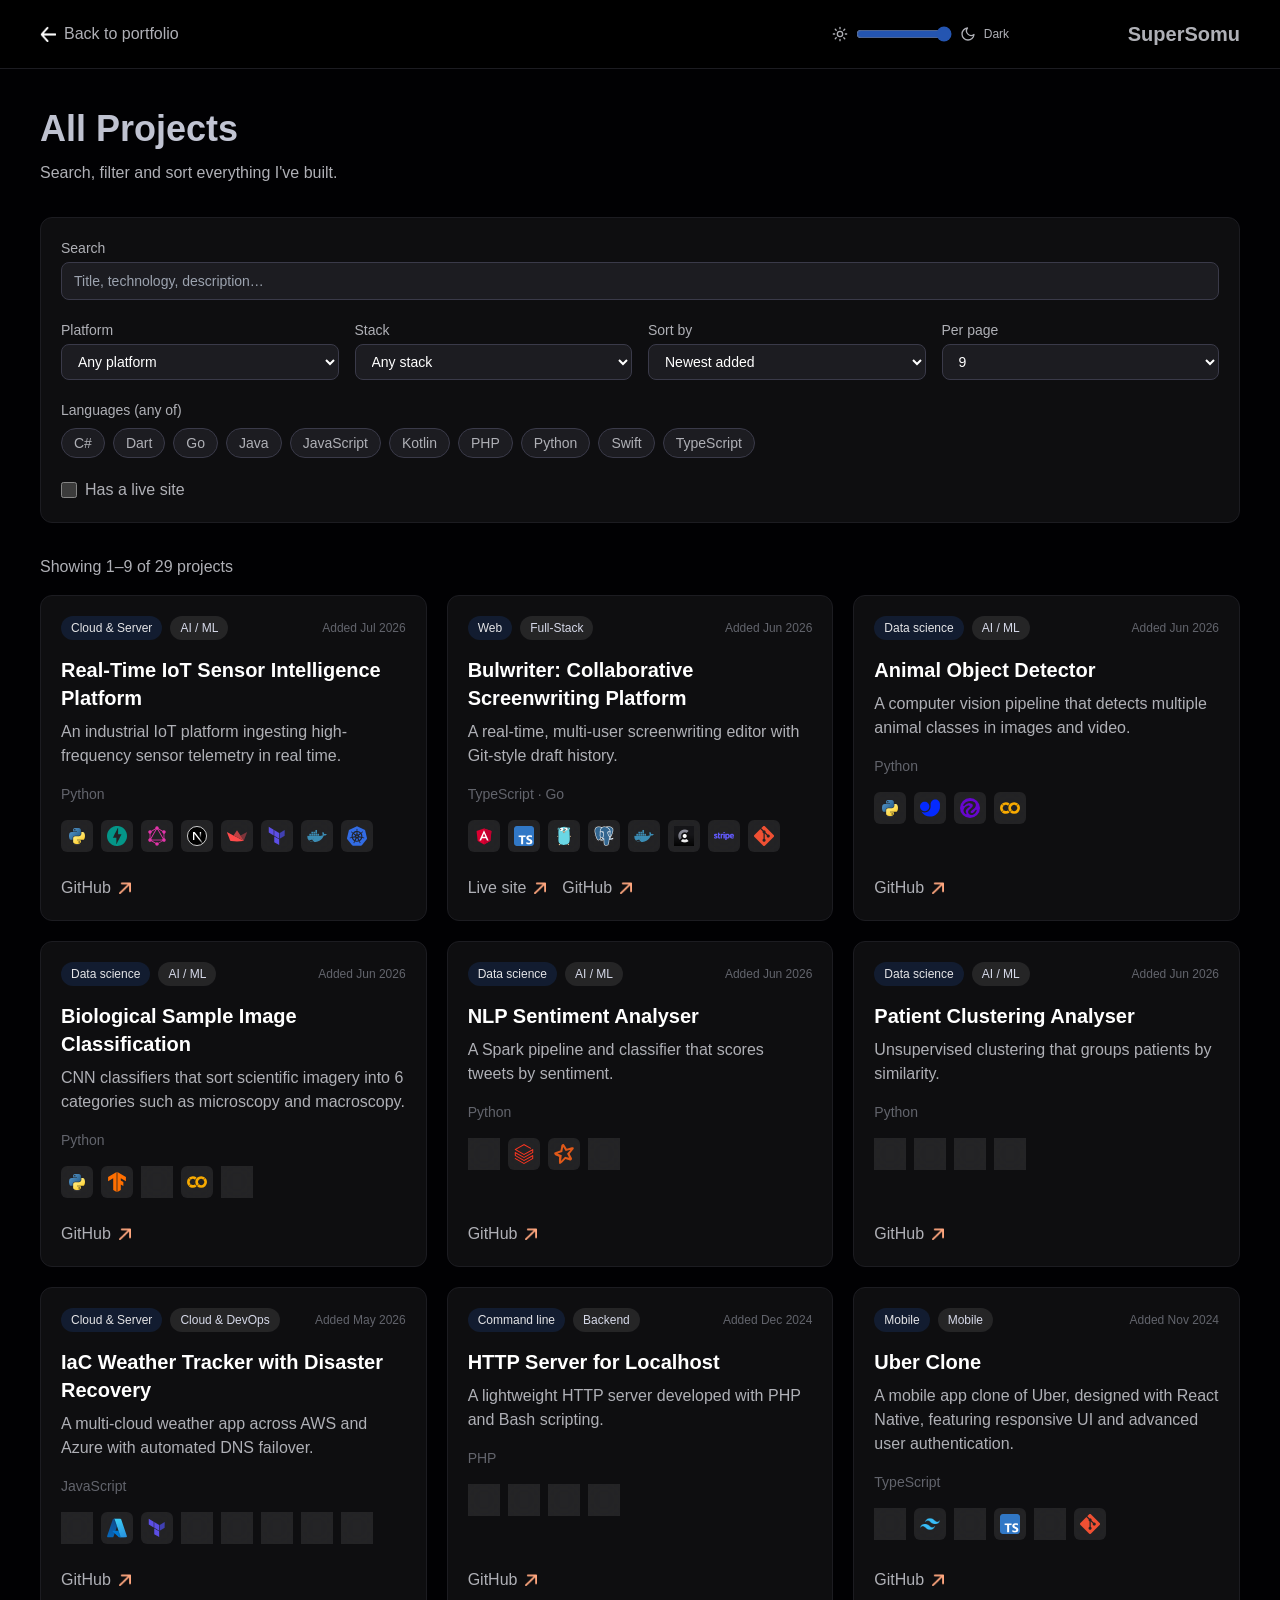
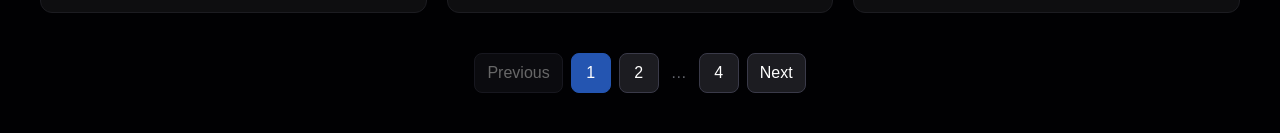
==== commit 32b57690: "deploy: somunaexe/3D-Portfolio@6d48177f7a885a2f6a4a536de47f209e1506ab76" ====
--- a/projects.html
+++ b/projects.html
@@ -19,8 +19,8 @@
         root.setAttribute('data-mode', theme.indexOf('light') !== -1 ? 'light' : 'dark');
       })();
     </script>
-    <script type="module" crossorigin src="/assets/projects-CQf_B5Id.js"></script>
-    <link rel="modulepreload" crossorigin href="/assets/ThemeSlider-KQLUS-pm.js">
+    <script type="module" crossorigin src="/assets/projects-40jtJ-PO.js"></script>
+    <link rel="modulepreload" crossorigin href="/assets/ThemeSlider-Ca5w1OEd.js">
     <link rel="stylesheet" crossorigin href="/assets/ThemeSlider-TRnI6lVr.css">
   </head>
   <body>
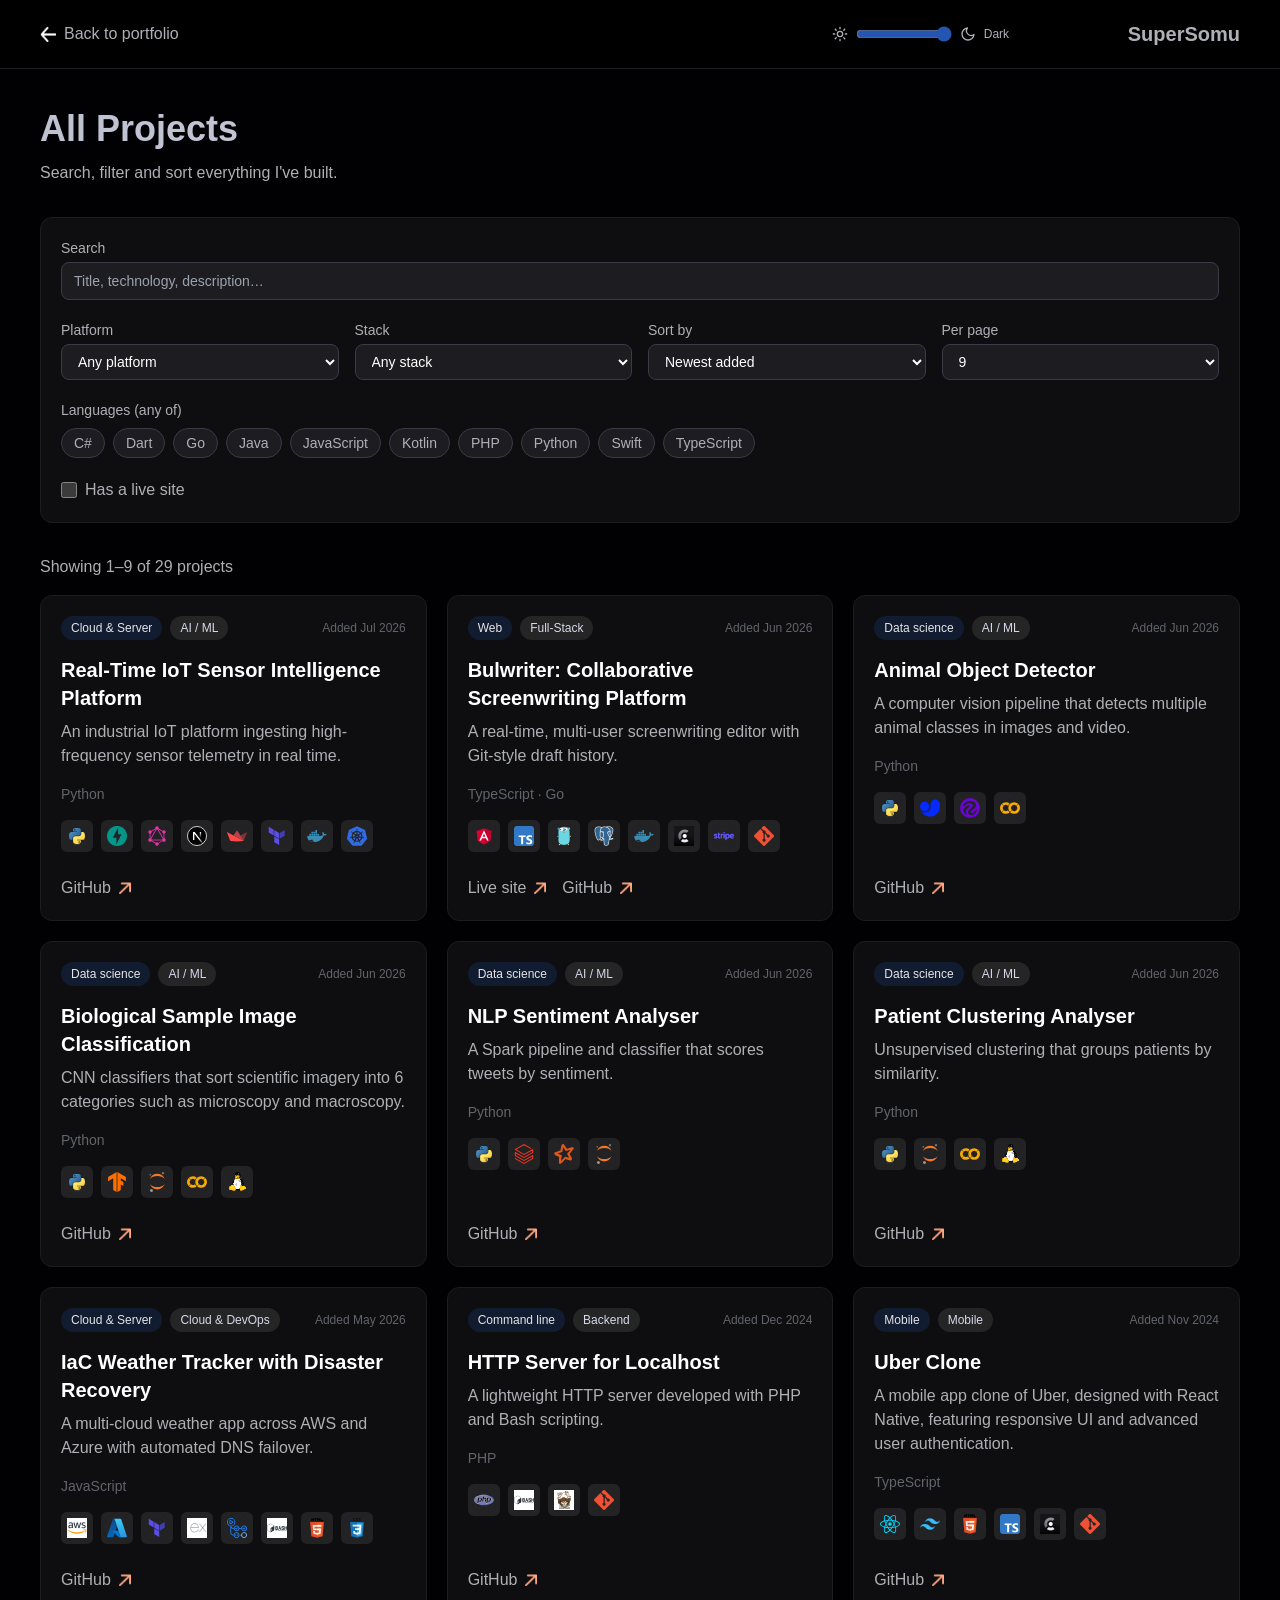
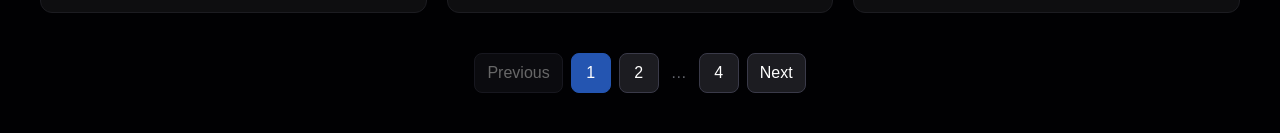
==== commit 84c24958: "deploy: somunaexe/3D-Portfolio@c2bdb8bede95e04a0ec02220dcdc21c3dd10d8ee" ====
--- a/projects.html
+++ b/projects.html
@@ -19,9 +19,9 @@
         root.setAttribute('data-mode', theme.indexOf('light') !== -1 ? 'light' : 'dark');
       })();
     </script>
-    <script type="module" crossorigin src="/assets/projects-40jtJ-PO.js"></script>
-    <link rel="modulepreload" crossorigin href="/assets/ThemeSlider-Ca5w1OEd.js">
-    <link rel="stylesheet" crossorigin href="/assets/ThemeSlider-TRnI6lVr.css">
+    <script type="module" crossorigin src="/assets/projects-at4tEUhF.js"></script>
+    <link rel="modulepreload" crossorigin href="/assets/ThemeSlider-C03uYmNc.js">
+    <link rel="stylesheet" crossorigin href="/assets/ThemeSlider-DfRebQna.css">
   </head>
   <body>
     <div id="root"></div>
--- a/assets/ThemeSlider-DfRebQna.css
+++ b/assets/ThemeSlider-DfRebQna.css
@@ -0,0 +1 @@
+@import"https://fonts.cdnfonts.com/css/general-sans";*,:before,:after{--tw-border-spacing-x: 0;--tw-border-spacing-y: 0;--tw-translate-x: 0;--tw-translate-y: 0;--tw-rotate: 0;--tw-skew-x: 0;--tw-skew-y: 0;--tw-scale-x: 1;--tw-scale-y: 1;--tw-pan-x: ;--tw-pan-y: ;--tw-pinch-zoom: ;--tw-scroll-snap-strictness: proximity;--tw-gradient-from-position: ;--tw-gradient-via-position: ;--tw-gradient-to-position: ;--tw-ordinal: ;--tw-slashed-zero: ;--tw-numeric-figure: ;--tw-numeric-spacing: ;--tw-numeric-fraction: ;--tw-ring-inset: ;--tw-ring-offset-width: 0px;--tw-ring-offset-color: #fff;--tw-ring-color: rgb(59 130 246 / .5);--tw-ring-offset-shadow: 0 0 #0000;--tw-ring-shadow: 0 0 #0000;--tw-shadow: 0 0 #0000;--tw-shadow-colored: 0 0 #0000;--tw-blur: ;--tw-brightness: ;--tw-contrast: ;--tw-grayscale: ;--tw-hue-rotate: ;--tw-invert: ;--tw-saturate: ;--tw-sepia: ;--tw-drop-shadow: ;--tw-backdrop-blur: ;--tw-backdrop-brightness: ;--tw-backdrop-contrast: ;--tw-backdrop-grayscale: ;--tw-backdrop-hue-rotate: ;--tw-backdrop-invert: ;--tw-backdrop-opacity: ;--tw-backdrop-saturate: ;--tw-backdrop-sepia: ;--tw-contain-size: ;--tw-contain-layout: ;--tw-contain-paint: ;--tw-contain-style: }::backdrop{--tw-border-spacing-x: 0;--tw-border-spacing-y: 0;--tw-translate-x: 0;--tw-translate-y: 0;--tw-rotate: 0;--tw-skew-x: 0;--tw-skew-y: 0;--tw-scale-x: 1;--tw-scale-y: 1;--tw-pan-x: ;--tw-pan-y: ;--tw-pinch-zoom: ;--tw-scroll-snap-strictness: proximity;--tw-gradient-from-position: ;--tw-gradient-via-position: ;--tw-gradient-to-position: ;--tw-ordinal: ;--tw-slashed-zero: ;--tw-numeric-figure: ;--tw-numeric-spacing: ;--tw-numeric-fraction: ;--tw-ring-inset: ;--tw-ring-offset-width: 0px;--tw-ring-offset-color: #fff;--tw-ring-color: rgb(59 130 246 / .5);--tw-ring-offset-shadow: 0 0 #0000;--tw-ring-shadow: 0 0 #0000;--tw-shadow: 0 0 #0000;--tw-shadow-colored: 0 0 #0000;--tw-blur: ;--tw-brightness: ;--tw-contrast: ;--tw-grayscale: ;--tw-hue-rotate: ;--tw-invert: ;--tw-saturate: ;--tw-sepia: ;--tw-drop-shadow: ;--tw-backdrop-blur: ;--tw-backdrop-brightness: ;--tw-backdrop-contrast: ;--tw-backdrop-grayscale: ;--tw-backdrop-hue-rotate: ;--tw-backdrop-invert: ;--tw-backdrop-opacity: ;--tw-backdrop-saturate: ;--tw-backdrop-sepia: ;--tw-contain-size: ;--tw-contain-layout: ;--tw-contain-paint: ;--tw-contain-style: }*,:before,:after{box-sizing:border-box;border-width:0;border-style:solid;border-color:#e5e7eb}:before,:after{--tw-content: ""}html,:host{line-height:1.5;-webkit-text-size-adjust:100%;-moz-tab-size:4;-o-tab-size:4;tab-size:4;font-family:ui-sans-serif,system-ui,sans-serif,"Apple Color Emoji","Segoe UI Emoji",Segoe UI Symbol,"Noto Color Emoji";font-feature-settings:normal;font-variation-settings:normal;-webkit-tap-highlight-color:transparent}body{margin:0;line-height:inherit}hr{height:0;color:inherit;border-top-width:1px}abbr:where([title]){-webkit-text-decoration:underline dotted;text-decoration:underline dotted}h1,h2,h3,h4,h5,h6{font-size:inherit;font-weight:inherit}a{color:inherit;text-decoration:inherit}b,strong{font-weight:bolder}code,kbd,samp,pre{font-family:ui-monospace,SFMono-Regular,Menlo,Monaco,Consolas,Liberation Mono,Courier New,monospace;font-feature-settings:normal;font-variation-settings:normal;font-size:1em}small{font-size:80%}sub,sup{font-size:75%;line-height:0;position:relative;vertical-align:baseline}sub{bottom:-.25em}sup{top:-.5em}table{text-indent:0;border-color:inherit;border-collapse:collapse}button,input,optgroup,select,textarea{font-family:inherit;font-feature-settings:inherit;font-variation-settings:inherit;font-size:100%;font-weight:inherit;line-height:inherit;letter-spacing:inherit;color:inherit;margin:0;padding:0}button,select{text-transform:none}button,input:where([type=button]),input:where([type=reset]),input:where([type=submit]){-webkit-appearance:button;background-color:transparent;background-image:none}:-moz-focusring{outline:auto}:-moz-ui-invalid{box-shadow:none}progress{vertical-align:baseline}::-webkit-inner-spin-button,::-webkit-outer-spin-button{height:auto}[type=search]{-webkit-appearance:textfield;outline-offset:-2px}::-webkit-search-decoration{-webkit-appearance:none}::-webkit-file-upload-button{-webkit-appearance:button;font:inherit}summary{display:list-item}blockquote,dl,dd,h1,h2,h3,h4,h5,h6,hr,figure,p,pre{margin:0}fieldset{margin:0;padding:0}legend{padding:0}ol,ul,menu{list-style:none;margin:0;padding:0}dialog{padding:0}textarea{resize:vertical}input::-moz-placeholder,textarea::-moz-placeholder{opacity:1;color:#9ca3af}input::placeholder,textarea::placeholder{opacity:1;color:#9ca3af}button,[role=button]{cursor:pointer}:disabled{cursor:default}img,svg,video,canvas,audio,iframe,embed,object{display:block;vertical-align:middle}img,video{max-width:100%;height:auto}[hidden]:where(:not([hidden=until-found])){display:none}.sr-only{position:absolute;width:1px;height:1px;padding:0;margin:-1px;overflow:hidden;clip:rect(0,0,0,0);white-space:nowrap;border-width:0}.pointer-events-none{pointer-events:none}.visible{visibility:visible}.invisible{visibility:hidden}.fixed{position:fixed}.absolute{position:absolute}.relative{position:relative}.inset-0{top:0;right:0;bottom:0;left:0}.bottom-5{bottom:1.25rem}.bottom-7{bottom:1.75rem}.bottom-\[4\.5rem\]{bottom:4.5rem}.left-0{left:0}.right-0{right:0}.right-5{right:1.25rem}.right-full{right:100%}.top-0{top:0}.top-1\/2{top:50%}.z-10{z-index:10}.z-50{z-index:50}.z-\[20000000\]{z-index:20000000}.col-span-1{grid-column:span 1 / span 1}.col-start-1{grid-column-start:1}.row-start-1{grid-row-start:1}.mx-auto{margin-left:auto;margin-right:auto}.my-20{margin-top:5rem;margin-bottom:5rem}.my-5{margin-top:1.25rem;margin-bottom:1.25rem}.-mt-1{margin-top:-.25rem}.mb-2{margin-bottom:.5rem}.mb-4{margin-bottom:1rem}.mb-5{margin-bottom:1.25rem}.ml-auto{margin-left:auto}.mr-3{margin-right:.75rem}.mr-6{margin-right:1.5rem}.mr-auto{margin-right:auto}.mt-1{margin-top:.25rem}.mt-10{margin-top:2.5rem}.mt-12{margin-top:3rem}.mt-2{margin-top:.5rem}.mt-3{margin-top:.75rem}.mt-32{margin-top:8rem}.mt-7{margin-top:1.75rem}.mt-8{margin-top:2rem}.mt-auto{margin-top:auto}.block{display:block}.inline{display:inline}.flex{display:flex}.inline-flex{display:inline-flex}.grid{display:grid}.hidden{display:none}.\!h-8{height:2rem!important}.h-10{height:2.5rem}.h-12{height:3rem}.h-14{height:3.5rem}.h-3{height:.75rem}.h-4{height:1rem}.h-5{height:1.25rem}.h-6{height:1.5rem}.h-7{height:1.75rem}.h-8{height:2rem}.h-96{height:24rem}.h-\[min\(32rem\,calc\(100dvh-8rem\)\)\]{height:min(32rem,calc(100dvh - 8rem))}.h-fit{height:-moz-fit-content;height:fit-content}.h-full{height:100%}.max-h-0{max-height:0px}.max-h-screen{max-height:100vh}.min-h-screen{min-height:100vh}.\!w-8{width:2rem!important}.w-10{width:2.5rem}.w-12{width:3rem}.w-14{width:3.5rem}.w-24{width:6rem}.w-3{width:.75rem}.w-4{width:1rem}.w-5{width:1.25rem}.w-6{width:1.5rem}.w-7{width:1.75rem}.w-8{width:2rem}.w-\[6\.5rem\]{width:6.5rem}.w-\[calc\(100vw-2\.5rem\)\]{width:calc(100vw - 2.5rem)}.w-auto{width:auto}.w-fit{width:-moz-fit-content;width:fit-content}.w-full{width:100%}.min-w-0{min-width:0px}.min-w-10{min-width:2.5rem}.max-w-2xl{max-width:42rem}.max-w-7xl{max-width:80rem}.max-w-\[85\%\]{max-width:85%}.max-w-\[90\%\]{max-width:90%}.flex-1{flex:1 1 0%}.shrink-0{flex-shrink:0}.-translate-y-1\/2{--tw-translate-y: -50%;transform:translate(var(--tw-translate-x),var(--tw-translate-y)) rotate(var(--tw-rotate)) skew(var(--tw-skew-x)) skewY(var(--tw-skew-y)) scaleX(var(--tw-scale-x)) scaleY(var(--tw-scale-y))}.translate-x-0{--tw-translate-x: 0px;transform:translate(var(--tw-translate-x),var(--tw-translate-y)) rotate(var(--tw-rotate)) skew(var(--tw-skew-x)) skewY(var(--tw-skew-y)) scaleX(var(--tw-scale-x)) scaleY(var(--tw-scale-y))}.translate-x-3{--tw-translate-x: .75rem;transform:translate(var(--tw-translate-x),var(--tw-translate-y)) rotate(var(--tw-rotate)) skew(var(--tw-skew-x)) skewY(var(--tw-skew-y)) scaleX(var(--tw-scale-x)) scaleY(var(--tw-scale-y))}.cursor-pointer{cursor:pointer}.scroll-mt-6{scroll-margin-top:1.5rem}.grid-cols-1{grid-template-columns:repeat(1,minmax(0,1fr))}.flex-col{flex-direction:column}.flex-wrap{flex-wrap:wrap}.items-start{align-items:flex-start}.items-center{align-items:center}.justify-start{justify-content:flex-start}.justify-center{justify-content:center}.justify-between{justify-content:space-between}.gap-1{gap:.25rem}.gap-2{gap:.5rem}.gap-3{gap:.75rem}.gap-4{gap:1rem}.gap-5{gap:1.25rem}.space-y-2>:not([hidden])~:not([hidden]){--tw-space-y-reverse: 0;margin-top:calc(.5rem * calc(1 - var(--tw-space-y-reverse)));margin-bottom:calc(.5rem * var(--tw-space-y-reverse))}.space-y-3>:not([hidden])~:not([hidden]){--tw-space-y-reverse: 0;margin-top:calc(.75rem * calc(1 - var(--tw-space-y-reverse)));margin-bottom:calc(.75rem * var(--tw-space-y-reverse))}.space-y-7>:not([hidden])~:not([hidden]){--tw-space-y-reverse: 0;margin-top:calc(1.75rem * calc(1 - var(--tw-space-y-reverse)));margin-bottom:calc(1.75rem * var(--tw-space-y-reverse))}.self-end{align-self:flex-end}.overflow-hidden{overflow:hidden}.overflow-y-auto{overflow-y:auto}.whitespace-nowrap{white-space:nowrap}.whitespace-pre-wrap{white-space:pre-wrap}.break-words{overflow-wrap:break-word}.rounded{border-radius:.25rem}.rounded-2xl{border-radius:1rem}.rounded-3xl{border-radius:1.5rem}.rounded-full{border-radius:9999px}.rounded-lg{border-radius:.5rem}.rounded-md{border-radius:.375rem}.rounded-xl{border-radius:.75rem}.rounded-bl-md{border-bottom-left-radius:.375rem}.rounded-br-md{border-bottom-right-radius:.375rem}.border{border-width:1px}.border-b{border-bottom-width:1px}.border-t{border-top-width:1px}.border-dashed{border-style:dashed}.\!border-accent{--tw-border-opacity: 1 !important;border-color:rgb(var(--theme-accent) / var(--tw-border-opacity))!important}.border-\[color\:var\(--navbar-border\)\]{border-color:var(--navbar-border)}.border-accent{--tw-border-opacity: 1;border-color:rgb(var(--theme-accent) / var(--tw-border-opacity))}.border-accent\/50{border-color:rgb(var(--theme-accent) / .5)}.border-black-300{--tw-border-opacity: 1;border-color:rgb(var(--color-black-300) / var(--tw-border-opacity))}.border-black-500{--tw-border-opacity: 1;border-color:rgb(var(--color-black-500) / var(--tw-border-opacity))}.border-red-500{--tw-border-opacity: 1;border-color:rgb(239 68 68 / var(--tw-border-opacity))}.\!bg-accent{--tw-bg-opacity: 1 !important;background-color:rgb(var(--theme-accent) / var(--tw-bg-opacity))!important}.bg-\[\#ffffff\]{--tw-bg-opacity: 1;background-color:rgb(255 255 255 / var(--tw-bg-opacity))}.bg-\[rgb\(var\(--navbar-bg\)\)\]{background-color:rgb(var(--navbar-bg))}.bg-accent{--tw-bg-opacity: 1;background-color:rgb(var(--theme-accent) / var(--tw-bg-opacity))}.bg-accent\/20{background-color:rgb(var(--theme-accent) / .2)}.bg-black-100{--tw-bg-opacity: 1;background-color:rgb(var(--color-black-100) / var(--tw-bg-opacity))}.bg-black-200{--tw-bg-opacity: 1;background-color:rgb(var(--color-black-200) / var(--tw-bg-opacity))}.bg-black-300{--tw-bg-opacity: 1;background-color:rgb(var(--color-black-300) / var(--tw-bg-opacity))}.bg-white-800\/10{background-color:rgb(var(--color-white-800) / .1)}.fill-none{fill:none}.stroke-white-600{stroke:rgb(var(--color-white-600) / 1)}.stroke-2{stroke-width:2}.object-contain{-o-object-fit:contain;object-fit:contain}.object-cover{-o-object-fit:cover;object-fit:cover}.\!p-1\.5{padding:.375rem!important}.p-1{padding:.25rem}.p-10{padding:2.5rem}.p-2{padding:.5rem}.p-3{padding:.75rem}.p-5{padding:1.25rem}.px-1{padding-left:.25rem;padding-right:.25rem}.px-2\.5{padding-left:.625rem;padding-right:.625rem}.px-3{padding-left:.75rem;padding-right:.75rem}.px-4{padding-left:1rem;padding-right:1rem}.px-5{padding-left:1.25rem;padding-right:1.25rem}.py-1{padding-top:.25rem;padding-bottom:.25rem}.py-10{padding-top:2.5rem;padding-bottom:2.5rem}.py-2{padding-top:.5rem;padding-bottom:.5rem}.py-3{padding-top:.75rem;padding-bottom:.75rem}.py-5{padding-top:1.25rem;padding-bottom:1.25rem}.pb-2{padding-bottom:.5rem}.pb-3{padding-bottom:.75rem}.pl-10{padding-left:2.5rem}.pr-4{padding-right:1rem}.pt-2{padding-top:.5rem}.pt-7{padding-top:1.75rem}.text-center{text-align:center}.text-right{text-align:right}.font-generalsans{font-family:General Sans,sans-serif}.text-2xl{font-size:1.5rem;line-height:2rem}.text-lg{font-size:1.125rem;line-height:1.75rem}.text-sm{font-size:.875rem;line-height:1.25rem}.text-xl{font-size:1.25rem;line-height:1.75rem}.text-xs{font-size:.75rem;line-height:1rem}.font-bold{font-weight:700}.font-light{font-weight:300}.font-medium{font-weight:500}.font-semibold{font-weight:600}.leading-tight{line-height:1.25}.\!text-on-accent{--tw-text-opacity: 1 !important;color:rgb(var(--on-accent) / var(--tw-text-opacity))!important}.text-blue-500{--tw-text-opacity: 1;color:rgb(59 130 246 / var(--tw-text-opacity))}.text-green-500{--tw-text-opacity: 1;color:rgb(34 197 94 / var(--tw-text-opacity))}.text-neutral-900{--tw-text-opacity: 1;color:rgb(23 23 23 / var(--tw-text-opacity))}.text-on-accent{--tw-text-opacity: 1;color:rgb(var(--on-accent) / var(--tw-text-opacity))}.text-red-500{--tw-text-opacity: 1;color:rgb(239 68 68 / var(--tw-text-opacity))}.text-white{--tw-text-opacity: 1;color:rgb(255 255 255 / var(--tw-text-opacity))}.text-white-500{--tw-text-opacity: 1;color:rgb(var(--color-white-500) / var(--tw-text-opacity))}.text-white-600{--tw-text-opacity: 1;color:rgb(var(--color-white-600) / var(--tw-text-opacity))}.text-white-700{--tw-text-opacity: 1;color:rgb(var(--color-white-700) / var(--tw-text-opacity))}.text-white-800{--tw-text-opacity: 1;color:rgb(var(--color-white-800) / var(--tw-text-opacity))}.text-white-900{--tw-text-opacity: 1;color:rgb(var(--color-white-900) / var(--tw-text-opacity))}.text-yellow-500{--tw-text-opacity: 1;color:rgb(234 179 8 / var(--tw-text-opacity))}.underline{text-decoration-line:underline}.placeholder-gray-500::-moz-placeholder{--tw-placeholder-opacity: 1;color:rgb(107 114 128 / var(--tw-placeholder-opacity))}.placeholder-gray-500::placeholder{--tw-placeholder-opacity: 1;color:rgb(107 114 128 / var(--tw-placeholder-opacity))}.accent-\[rgb\(var\(--theme-accent\)\)\]{accent-color:rgb(var(--theme-accent))}.opacity-0{opacity:0}.opacity-100{opacity:1}.shadow-2xl{--tw-shadow: 0 25px 50px -12px rgb(0 0 0 / .25);--tw-shadow-colored: 0 25px 50px -12px var(--tw-shadow-color);box-shadow:var(--tw-ring-offset-shadow, 0 0 #0000),var(--tw-ring-shadow, 0 0 #0000),var(--tw-shadow)}.shadow-lg{--tw-shadow: 0 10px 15px -3px rgb(0 0 0 / .1), 0 4px 6px -4px rgb(0 0 0 / .1);--tw-shadow-colored: 0 10px 15px -3px var(--tw-shadow-color), 0 4px 6px -4px var(--tw-shadow-color);box-shadow:var(--tw-ring-offset-shadow, 0 0 #0000),var(--tw-ring-shadow, 0 0 #0000),var(--tw-shadow)}.shadow-md{--tw-shadow: 0 4px 6px -1px rgb(0 0 0 / .1), 0 2px 4px -2px rgb(0 0 0 / .1);--tw-shadow-colored: 0 4px 6px -1px var(--tw-shadow-color), 0 2px 4px -2px var(--tw-shadow-color);box-shadow:var(--tw-ring-offset-shadow, 0 0 #0000),var(--tw-ring-shadow, 0 0 #0000),var(--tw-shadow)}.shadow-sm{--tw-shadow: 0 1px 2px 0 rgb(0 0 0 / .05);--tw-shadow-colored: 0 1px 2px 0 var(--tw-shadow-color);box-shadow:var(--tw-ring-offset-shadow, 0 0 #0000),var(--tw-ring-shadow, 0 0 #0000),var(--tw-shadow)}.shadow-black-100{--tw-shadow-color: rgb(var(--color-black-100) / 1);--tw-shadow: var(--tw-shadow-colored)}.shadow-black-200{--tw-shadow-color: rgb(var(--color-black-200) / 1);--tw-shadow: var(--tw-shadow-colored)}.filter{filter:var(--tw-blur) var(--tw-brightness) var(--tw-contrast) var(--tw-grayscale) var(--tw-hue-rotate) var(--tw-invert) var(--tw-saturate) var(--tw-sepia) var(--tw-drop-shadow)}.backdrop-blur-3xl{--tw-backdrop-blur: blur(64px);-webkit-backdrop-filter:var(--tw-backdrop-blur) var(--tw-backdrop-brightness) var(--tw-backdrop-contrast) var(--tw-backdrop-grayscale) var(--tw-backdrop-hue-rotate) var(--tw-backdrop-invert) var(--tw-backdrop-opacity) var(--tw-backdrop-saturate) var(--tw-backdrop-sepia);backdrop-filter:var(--tw-backdrop-blur) var(--tw-backdrop-brightness) var(--tw-backdrop-contrast) var(--tw-backdrop-grayscale) var(--tw-backdrop-hue-rotate) var(--tw-backdrop-invert) var(--tw-backdrop-opacity) var(--tw-backdrop-saturate) var(--tw-backdrop-sepia)}.backdrop-filter{-webkit-backdrop-filter:var(--tw-backdrop-blur) var(--tw-backdrop-brightness) var(--tw-backdrop-contrast) var(--tw-backdrop-grayscale) var(--tw-backdrop-hue-rotate) var(--tw-backdrop-invert) var(--tw-backdrop-opacity) var(--tw-backdrop-saturate) var(--tw-backdrop-sepia);backdrop-filter:var(--tw-backdrop-blur) var(--tw-backdrop-brightness) var(--tw-backdrop-contrast) var(--tw-backdrop-grayscale) var(--tw-backdrop-hue-rotate) var(--tw-backdrop-invert) var(--tw-backdrop-opacity) var(--tw-backdrop-saturate) var(--tw-backdrop-sepia)}.transition{transition-property:color,background-color,border-color,text-decoration-color,fill,stroke,opacity,box-shadow,transform,filter,-webkit-backdrop-filter;transition-property:color,background-color,border-color,text-decoration-color,fill,stroke,opacity,box-shadow,transform,filter,backdrop-filter;transition-property:color,background-color,border-color,text-decoration-color,fill,stroke,opacity,box-shadow,transform,filter,backdrop-filter,-webkit-backdrop-filter;transition-timing-function:cubic-bezier(.4,0,.2,1);transition-duration:.15s}.transition-all{transition-property:all;transition-timing-function:cubic-bezier(.4,0,.2,1);transition-duration:.15s}.transition-colors{transition-property:color,background-color,border-color,text-decoration-color,fill,stroke;transition-timing-function:cubic-bezier(.4,0,.2,1);transition-duration:.15s}.transition-transform{transition-property:transform;transition-timing-function:cubic-bezier(.4,0,.2,1);transition-duration:.15s}.duration-500{transition-duration:.5s}.ease-in-out{transition-timing-function:cubic-bezier(.4,0,.2,1)}.ease-out{transition-timing-function:cubic-bezier(0,0,.2,1)}.c-space{padding-left:1.25rem;padding-right:1.25rem}@media (min-width: 640px){.c-space{padding-left:2.5rem;padding-right:2.5rem}}.head-text{font-size:1.875rem;line-height:2.25rem;font-weight:600;background-image:linear-gradient(to right,var(--tw-gradient-stops));--tw-gradient-from: var(--heading-grad-from) var(--tw-gradient-from-position);--tw-gradient-to: rgb(255 255 255 / 0) var(--tw-gradient-to-position);--tw-gradient-stops: var(--tw-gradient-from), var(--tw-gradient-to);--tw-gradient-to: var(--heading-grad-to) var(--tw-gradient-to-position);-webkit-background-clip:text;background-clip:text;color:transparent}@media (min-width: 640px){.head-text{font-size:2.25rem;line-height:2.5rem}}.nav-ul{position:relative;z-index:20;display:flex;flex-direction:column;align-items:center;gap:1rem}@media (min-width: 640px){.nav-ul{flex-direction:row}}@media (min-width: 768px){.nav-ul{gap:1.5rem}}.nav-li{padding-top:.5rem;padding-bottom:.5rem;font-family:General Sans,sans-serif;--tw-text-opacity: 1;color:rgb(163 163 163 / var(--tw-text-opacity))}.nav-li:hover{--tw-text-opacity: 1;color:rgb(255 255 255 / var(--tw-text-opacity))}@media not all and (min-width: 640px){.nav-li{width:100%;border-radius:.375rem;padding-left:1.25rem;padding-right:1.25rem}.nav-li:hover{--tw-bg-opacity: 1;background-color:rgb(var(--color-black-500) / var(--tw-bg-opacity))}}.nav-li_a{font-size:1.125rem;line-height:1.75rem;transition-property:color,background-color,border-color,text-decoration-color,fill,stroke;transition-timing-function:cubic-bezier(.4,0,.2,1);transition-duration:.15s}.nav-li_a:hover{--tw-text-opacity: 1;color:rgb(255 255 255 / var(--tw-text-opacity))}@media (min-width: 768px){.nav-li_a{font-size:1rem;line-height:1.5rem}}.nav-sidebar{position:absolute;left:0;right:0;z-index:20;margin-left:auto;margin-right:auto;display:block;overflow:hidden;--tw-bg-opacity: 1;background-color:rgb(var(--color-black-200) / var(--tw-bg-opacity));--tw-backdrop-blur: blur(4px);-webkit-backdrop-filter:var(--tw-backdrop-blur) var(--tw-backdrop-brightness) var(--tw-backdrop-contrast) var(--tw-backdrop-grayscale) var(--tw-backdrop-hue-rotate) var(--tw-backdrop-invert) var(--tw-backdrop-opacity) var(--tw-backdrop-saturate) var(--tw-backdrop-sepia);backdrop-filter:var(--tw-backdrop-blur) var(--tw-backdrop-brightness) var(--tw-backdrop-contrast) var(--tw-backdrop-grayscale) var(--tw-backdrop-hue-rotate) var(--tw-backdrop-invert) var(--tw-backdrop-opacity) var(--tw-backdrop-saturate) var(--tw-backdrop-sepia);transition-property:all;transition-duration:.3s;transition-timing-function:cubic-bezier(.4,0,.2,1)}@media (min-width: 640px){.nav-sidebar{display:none}}.text-gray_gradient{background-image:linear-gradient(to right,var(--tw-gradient-stops));--tw-gradient-from: var(--heading-grad-from) var(--tw-gradient-from-position);--tw-gradient-to: rgb(255 255 255 / 0) var(--tw-gradient-to-position);--tw-gradient-stops: var(--tw-gradient-from), var(--tw-gradient-to);--tw-gradient-to: var(--heading-grad-to) var(--tw-gradient-to-position);-webkit-background-clip:text;background-clip:text;color:transparent}.btn{margin-left:auto;margin-right:auto;display:flex;cursor:pointer;align-items:center;justify-content:center;gap:1rem;border-radius:.375rem;--tw-bg-opacity: 1;background-color:rgb(var(--color-black-300) / var(--tw-bg-opacity));padding:.75rem;--tw-text-opacity: 1;color:rgb(var(--color-white-900) / var(--tw-text-opacity));transition-property:all;transition-timing-function:cubic-bezier(.4,0,.2,1);transition-duration:.15s}.btn:active{--tw-scale-x: .95;--tw-scale-y: .95;transform:translate(var(--tw-translate-x),var(--tw-translate-y)) rotate(var(--tw-rotate)) skew(var(--tw-skew-x)) skewY(var(--tw-skew-y)) scaleX(var(--tw-scale-x)) scaleY(var(--tw-scale-y))}.btn-ping{position:absolute;display:inline-flex;height:100%;width:100%}@keyframes ping{75%,to{transform:scale(2);opacity:0}}.btn-ping{animation:ping 1s cubic-bezier(0,0,.2,1) infinite;border-radius:9999px;--tw-bg-opacity: 1;background-color:rgb(74 222 128 / var(--tw-bg-opacity));opacity:.75}.btn-ping_dot{position:relative;display:inline-flex;height:.75rem;width:.75rem;border-radius:9999px;--tw-bg-opacity: 1;background-color:rgb(34 197 94 / var(--tw-bg-opacity))}.hero_tag{text-align:center;font-family:General Sans,sans-serif;font-size:1.875rem;line-height:2.25rem;font-weight:900;line-height:1.5!important}@media (min-width: 640px){.hero_tag{font-size:2.25rem;line-height:2.5rem}}@media (min-width: 768px){.hero_tag{font-size:3rem;line-height:1}}@media (min-width: 1280px){.hero_tag{font-size:3.75rem;line-height:1}}.grid-container{display:flex;height:100%;width:100%;flex-direction:column;gap:1.25rem;border-radius:.5rem;border-width:1px;--tw-border-opacity: 1;border-color:rgb(var(--color-black-300) / var(--tw-border-opacity));--tw-bg-opacity: 1;background-color:rgb(var(--color-black-200) / var(--tw-bg-opacity));padding:1rem}@media (min-width: 640px){.grid-container{padding:1.75rem}}.grid-headtext{margin-bottom:.5rem;font-family:General Sans,sans-serif;font-size:1.25rem;line-height:1.75rem;font-weight:600;--tw-text-opacity: 1;color:rgb(var(--color-white-900) / var(--tw-text-opacity))}.grid-subtext{font-family:General Sans,sans-serif;font-size:1rem;line-height:1.5rem;--tw-text-opacity: 1;color:rgb(var(--color-white-600) / var(--tw-text-opacity))}.copy-container{display:flex;cursor:pointer;align-items:center;justify-content:center;gap:.5rem}.arrow-btn{height:2.5rem;width:2.5rem;cursor:pointer;border-radius:9999px;padding:.75rem;transition-property:all;transition-timing-function:cubic-bezier(.4,0,.2,1);transition-duration:.15s;background-image:linear-gradient(to right,rgb(var(--color-white-800) / .1) 10%,rgb(var(--color-white-800) / .000025) 50%,rgb(var(--color-white-800) / .000025) 50%,rgb(var(--color-white-800) / .025))}.arrow-btn:active{--tw-scale-x: .95;--tw-scale-y: .95;transform:translate(var(--tw-translate-x),var(--tw-translate-y)) rotate(var(--tw-rotate)) skew(var(--tw-skew-x)) skewY(var(--tw-skew-y)) scaleX(var(--tw-scale-x)) scaleY(var(--tw-scale-y))}.tech-logo{display:flex;height:2.5rem;width:2.5rem;align-items:center;justify-content:center;border-radius:.375rem;background-color:rgb(var(--color-white-800) / .1);padding:.5rem;--tw-backdrop-blur: blur(16px);-webkit-backdrop-filter:var(--tw-backdrop-blur) var(--tw-backdrop-brightness) var(--tw-backdrop-contrast) var(--tw-backdrop-grayscale) var(--tw-backdrop-hue-rotate) var(--tw-backdrop-invert) var(--tw-backdrop-opacity) var(--tw-backdrop-saturate) var(--tw-backdrop-sepia);backdrop-filter:var(--tw-backdrop-blur) var(--tw-backdrop-brightness) var(--tw-backdrop-contrast) var(--tw-backdrop-grayscale) var(--tw-backdrop-hue-rotate) var(--tw-backdrop-invert) var(--tw-backdrop-opacity) var(--tw-backdrop-saturate) var(--tw-backdrop-sepia)}.client-container{margin-top:3rem;display:grid;grid-template-columns:repeat(1,minmax(0,1fr));gap:1.25rem}@media (min-width: 768px){.client-container{grid-template-columns:repeat(2,minmax(0,1fr))}}.client-review{grid-column:span 1 / span 1;border-radius:.5rem;background-color:rgb(var(--color-black-300) / var(--tw-bg-opacity));--tw-bg-opacity: .5;padding:1.25rem}@media (min-width: 768px){.client-review{padding:2.5rem}}.client-content{margin-top:1.75rem;display:flex;flex-direction:column;align-items:flex-start;justify-content:space-between;gap:1.25rem}@media (min-width: 1024px){.client-content{flex-direction:row;align-items:center}}.work-container{margin-top:3rem;display:grid;grid-template-columns:repeat(1,minmax(0,1fr));gap:1.25rem}@media (min-width: 1024px){.work-container{grid-template-columns:repeat(3,minmax(0,1fr))}}.work-canvas{grid-column:span 1 / span 1;border-radius:.5rem;border-width:1px;--tw-border-opacity: 1;border-color:rgb(var(--color-black-300) / var(--tw-border-opacity));--tw-bg-opacity: 1;background-color:rgb(var(--color-black-200) / var(--tw-bg-opacity))}.work-content{grid-column:span 2 / span 2;border-radius:.5rem;border-width:1px;--tw-border-opacity: 1;border-color:rgb(var(--color-black-300) / var(--tw-border-opacity));--tw-bg-opacity: 1;background-color:rgb(var(--color-black-200) / var(--tw-bg-opacity))}.work-content_container{display:grid;cursor:pointer;grid-template-columns:auto 1fr;align-items:flex-start;gap:1.25rem;border-radius:.5rem;padding-left:.625rem;padding-right:.625rem;transition-property:all;transition-duration:.5s;transition-timing-function:cubic-bezier(.4,0,.2,1)}.work-content_container:hover{--tw-bg-opacity: 1;background-color:rgb(var(--color-black-300) / var(--tw-bg-opacity))}@media (min-width: 640px){.work-content_container{padding-left:1.25rem;padding-right:1.25rem}}.work-content_logo{height:4rem;width:4rem;border-radius:1.5rem;--tw-bg-opacity: 1;background-color:rgb(var(--color-black-600) / var(--tw-bg-opacity));padding:.5rem}.work-content_bar{margin-top:1rem;height:100%;width:.125rem;flex:1 1 0%;--tw-bg-opacity: 1;background-color:rgb(var(--color-black-300) / var(--tw-bg-opacity))}.group:last-child .work-content_bar{display:none}.group:hover .work-content_bar{--tw-bg-opacity: 1;background-color:rgb(var(--color-black-500) / var(--tw-bg-opacity))}.contact-container{position:relative;z-index:10;margin-top:3rem;max-width:36rem;padding-left:1.25rem;padding-right:1.25rem}@media (min-width: 640px){.contact-container{padding-left:2.5rem;padding-right:2.5rem}}.field-label{font-size:1.125rem;line-height:1.75rem;--tw-text-opacity: 1;color:rgb(var(--color-white-600) / var(--tw-text-opacity))}.field-input{min-height:3.5rem;width:100%;border-radius:.5rem;--tw-bg-opacity: 1;background-color:rgb(var(--color-black-300) / var(--tw-bg-opacity));padding:.5rem 1.25rem;font-size:1.125rem;line-height:1.75rem;--tw-text-opacity: 1;color:rgb(var(--color-white-800) / var(--tw-text-opacity));--tw-shadow: 0 25px 50px -12px rgb(0 0 0 / .25);--tw-shadow-colored: 0 25px 50px -12px var(--tw-shadow-color);box-shadow:var(--tw-ring-offset-shadow, 0 0 #0000),var(--tw-ring-shadow, 0 0 #0000),var(--tw-shadow);--tw-shadow-color: rgb(var(--color-black-200) / 1);--tw-shadow: var(--tw-shadow-colored)}.field-input::-moz-placeholder{--tw-text-opacity: 1;color:rgb(var(--color-white-500) / var(--tw-text-opacity))}.field-input::placeholder{--tw-text-opacity: 1;color:rgb(var(--color-white-500) / var(--tw-text-opacity))}.field-input:focus{outline:2px solid transparent;outline-offset:2px}.field-btn{display:flex;min-height:3rem;align-items:center;justify-content:center;gap:.75rem;border-radius:.5rem;--tw-bg-opacity: 1;background-color:rgb(var(--color-black-500) / var(--tw-bg-opacity));padding:.5rem 1.25rem;font-size:1.125rem;line-height:1.75rem;--tw-text-opacity: 1;color:rgb(var(--color-white-900) / var(--tw-text-opacity));--tw-shadow: 0 25px 50px -12px rgb(0 0 0 / .25);--tw-shadow-colored: 0 25px 50px -12px var(--tw-shadow-color);box-shadow:var(--tw-ring-offset-shadow, 0 0 #0000),var(--tw-ring-shadow, 0 0 #0000),var(--tw-shadow);--tw-shadow-color: rgb(var(--color-black-200) / 1);--tw-shadow: var(--tw-shadow-colored)}.field-btn_arrow{height:.625rem;width:.625rem;-o-object-fit:contain;object-fit:contain;filter:brightness(0) var(--icon-invert)}.social-icon{display:flex;height:3rem;width:3rem;align-items:center;justify-content:center;border-radius:9999px;border-width:1px;--tw-border-opacity: 1;border-color:rgb(var(--color-black-200) / var(--tw-border-opacity));--tw-bg-opacity: 1;background-color:rgb(var(--color-black-300) / var(--tw-bg-opacity))}:root,:root[data-theme=dark]{color-scheme:dark;--color-black-100: 1 1 3;--color-black-200: 14 14 16;--color-black-300: 28 28 33;--color-black-500: 58 58 73;--color-black-600: 26 26 26;--color-white-900: 255 255 255;--color-white-800: 228 228 230;--color-white-700: 214 217 233;--color-white-600: 175 176 182;--color-white-500: 98 100 108;--theme-accent: 36 85 177;--on-accent: 255 255 255;--heading-grad-from: #BEC1CF;--heading-grad-to: #D5D8EA;--navbar-bg: 0 0 0 / .9;--navbar-border: rgb(var(--color-black-300));--icon-filter: none;--icon-invert: invert(1)}:root[data-theme=bulfighter-dark]{--theme-accent: 240 56 178;--on-accent: 1 1 3;--navbar-bg: 28 28 33 / .9}:root[data-theme=bulwriter-dark]{--color-black-100: 28 26 22;--color-black-200: 38 35 32;--color-black-300: 48 43 36;--color-black-500: 66 59 48;--color-black-600: 34 31 27;--color-white-900: 247 242 232;--color-white-800: 237 230 216;--color-white-700: 196 187 172;--color-white-600: 156 145 132;--color-white-500: 148 138 125;--theme-accent: 217 162 86;--on-accent: 36 26 10;--heading-grad-from: #EDE6D8;--heading-grad-to: #D9A256;--navbar-bg: 28 26 22 / .92;--navbar-border: rgb(var(--color-black-500))}:root[data-theme=light]{color-scheme:light;--color-black-100: 247 248 251;--color-black-200: 255 255 255;--color-black-300: 232 235 242;--color-black-500: 205 210 223;--color-black-600: 240 242 247;--color-white-900: 10 12 20;--color-white-800: 28 31 43;--color-white-700: 52 57 74;--color-white-600: 88 93 110;--color-white-500: 105 110 126;--theme-accent: 36 85 177;--on-accent: 255 255 255;--heading-grad-from: #1C1F2B;--heading-grad-to: #2455B1;--navbar-bg: 247 248 251 / .85;--navbar-border: rgb(var(--color-black-500));--icon-filter: invert(1);--icon-invert: invert(0)}:root[data-theme=bulfighter-light]{color-scheme:light;--color-black-100: 244 244 247;--color-black-200: 234 234 239;--color-black-300: 255 255 255;--color-black-500: 214 214 222;--color-black-600: 255 255 255;--color-white-900: 10 10 14;--color-white-800: 22 23 26;--color-white-700: 44 46 56;--color-white-600: 75 77 87;--color-white-500: 98 100 109;--theme-accent: 255 130 16;--on-accent: 22 23 26;--heading-grad-from: #6B4E71;--heading-grad-to: #8A5A8F;--navbar-bg: 255 255 255 / .8;--navbar-border: rgb(var(--color-black-500));--icon-filter: invert(1);--icon-invert: invert(0)}:root[data-theme=bulwriter-light]{color-scheme:light;--color-black-100: 246 241 230;--color-black-200: 255 255 255;--color-black-300: 239 230 211;--color-black-500: 226 213 184;--color-black-600: 255 253 247;--color-white-900: 27 26 23;--color-white-800: 46 42 34;--color-white-700: 74 67 55;--color-white-600: 111 101 85;--color-white-500: 112 102 87;--theme-accent: 148 101 39;--on-accent: 255 253 247;--heading-grad-from: #2E2A22;--heading-grad-to: #946527;--navbar-bg: 246 241 230 / .9;--navbar-border: rgb(var(--color-black-500));--icon-filter: invert(1);--icon-invert: invert(0)}*{scroll-behavior:smooth}body{background:rgb(var(--color-black-100));color:rgb(var(--color-white-600));font-family:General Sans,sans-serif}.waving-hand{animation-name:wave-animation;animation-duration:2.5s;animation-iteration-count:infinite;transform-origin:70% 70%;display:inline-block}.arrow-gradient{background-image:linear-gradient(to right,rgb(var(--color-white-800) / .1) 10%,rgb(var(--color-white-800) / .000025) 50%,rgb(var(--color-white-800) / .000025) 50%,rgb(var(--color-white-800) / .025))}@keyframes wave-animation{0%{transform:rotate(0)}15%{transform:rotate(14deg)}30%{transform:rotate(-8deg)}40%{transform:rotate(14deg)}50%{transform:rotate(-4deg)}60%{transform:rotate(10deg)}70%{transform:rotate(0)}to{transform:rotate(0)}}.themed-icon{filter:var(--icon-filter)}@keyframes chat-in{0%{opacity:0;transform:translateY(8px) scale(.98)}to{opacity:1;transform:none}}@keyframes chat-blink{50%{opacity:.2}}.chat-panel{animation:chat-in .18s ease-out;transform-origin:bottom right}.chat-dots{animation:chat-blink 1.2s infinite}@keyframes chat-glow{0%,to{box-shadow:0 0 rgb(var(--theme-accent) / 0)}50%{box-shadow:0 0 14px 3px rgb(var(--theme-accent) / .35)}}@keyframes chat-ring{0%{box-shadow:0 0 rgb(var(--theme-accent) / .45)}70%,to{box-shadow:0 0 0 14px rgb(var(--theme-accent) / 0)}}.chat-bubble-pulse{animation:chat-glow 2.4s ease-in-out infinite}.chat-icon-pulse{animation:chat-ring 2.4s ease-out infinite}@media (prefers-reduced-motion: reduce){.chat-bubble-pulse,.chat-icon-pulse,.chat-panel,.chat-dots{animation:none}}.placeholder\:text-white-500::-moz-placeholder{--tw-text-opacity: 1;color:rgb(var(--color-white-500) / var(--tw-text-opacity))}.placeholder\:text-white-500::placeholder{--tw-text-opacity: 1;color:rgb(var(--color-white-500) / var(--tw-text-opacity))}.hover\:scale-105:hover{--tw-scale-x: 1.05;--tw-scale-y: 1.05;transform:translate(var(--tw-translate-x),var(--tw-translate-y)) rotate(var(--tw-rotate)) skew(var(--tw-skew-x)) skewY(var(--tw-skew-y)) scaleX(var(--tw-scale-x)) scaleY(var(--tw-scale-y))}.hover\:border-accent:hover{--tw-border-opacity: 1;border-color:rgb(var(--theme-accent) / var(--tw-border-opacity))}.hover\:border-black-500:hover{--tw-border-opacity: 1;border-color:rgb(var(--color-black-500) / var(--tw-border-opacity))}.hover\:text-white:hover{--tw-text-opacity: 1;color:rgb(255 255 255 / var(--tw-text-opacity))}.hover\:text-white-900:hover{--tw-text-opacity: 1;color:rgb(var(--color-white-900) / var(--tw-text-opacity))}.hover\:underline:hover{text-decoration-line:underline}.focus\:outline-none:focus{outline:2px solid transparent;outline-offset:2px}.focus\:ring-2:focus{--tw-ring-offset-shadow: var(--tw-ring-inset) 0 0 0 var(--tw-ring-offset-width) var(--tw-ring-offset-color);--tw-ring-shadow: var(--tw-ring-inset) 0 0 0 calc(2px + var(--tw-ring-offset-width)) var(--tw-ring-color);box-shadow:var(--tw-ring-offset-shadow),var(--tw-ring-shadow),var(--tw-shadow, 0 0 #0000)}.focus\:ring-accent:focus{--tw-ring-opacity: 1;--tw-ring-color: rgb(var(--theme-accent) / var(--tw-ring-opacity))}.focus-visible\:outline:focus-visible{outline-style:solid}.focus-visible\:outline-2:focus-visible{outline-width:2px}.focus-visible\:outline-offset-2:focus-visible{outline-offset:2px}.focus-visible\:outline-accent:focus-visible{outline-color:rgb(var(--theme-accent) / 1)}.disabled\:cursor-not-allowed:disabled{cursor:not-allowed}.disabled\:opacity-40:disabled{opacity:.4}.group:focus-within .group-focus-within\:translate-x-0{--tw-translate-x: 0px;transform:translate(var(--tw-translate-x),var(--tw-translate-y)) rotate(var(--tw-rotate)) skew(var(--tw-skew-x)) skewY(var(--tw-skew-y)) scaleX(var(--tw-scale-x)) scaleY(var(--tw-scale-y))}.group:focus-within .group-focus-within\:opacity-100{opacity:1}.group:hover .group-hover\:translate-x-0{--tw-translate-x: 0px;transform:translate(var(--tw-translate-x),var(--tw-translate-y)) rotate(var(--tw-rotate)) skew(var(--tw-skew-x)) skewY(var(--tw-skew-y)) scaleX(var(--tw-scale-x)) scaleY(var(--tw-scale-y))}.group:hover .group-hover\:text-white-900{--tw-text-opacity: 1;color:rgb(var(--color-white-900) / var(--tw-text-opacity))}.group:hover .group-hover\:opacity-100{opacity:1}@media (prefers-reduced-motion: reduce){.motion-reduce\:transition-none{transition-property:none}}@media (min-width: 640px){.sm\:mt-36{margin-top:9rem}.sm\:flex{display:flex}.sm\:hidden{display:none}.sm\:h-\[266px\]{height:266px}.sm\:h-\[276px\]{height:276px}.sm\:h-\[326px\]{height:326px}.sm\:w-96{width:24rem}.sm\:w-\[276px\]{width:276px}.sm\:w-fit{width:-moz-fit-content;width:fit-content}.sm\:min-w-96{min-width:24rem}.sm\:grid-cols-2{grid-template-columns:repeat(2,minmax(0,1fr))}.sm\:object-top{-o-object-position:top;object-position:top}.sm\:p-10{padding:2.5rem}.sm\:p-5{padding:1.25rem}.sm\:px-5{padding-left:1.25rem;padding-right:1.25rem}.sm\:py-10{padding-top:2.5rem;padding-bottom:2.5rem}.sm\:text-3xl{font-size:1.875rem;line-height:2.25rem}}@media (min-width: 768px){.md\:h-\[126px\]{height:126px}.md\:h-full{height:100%}.md\:grid-cols-2{grid-template-columns:repeat(2,minmax(0,1fr))}.md\:text-base{font-size:1rem;line-height:1.5rem}.md\:text-xl{font-size:1.25rem;line-height:1.75rem}}@media (min-width: 1024px){.lg\:flex{display:flex}.lg\:hidden{display:none}.lg\:w-\[676px\]{width:676px}.lg\:grid-cols-2{grid-template-columns:repeat(2,minmax(0,1fr))}.lg\:grid-cols-3{grid-template-columns:repeat(3,minmax(0,1fr))}.lg\:grid-cols-4{grid-template-columns:repeat(4,minmax(0,1fr))}.lg\:text-2xl{font-size:1.5rem;line-height:2rem}}@media (min-width: 1280px){.xl\:col-span-1{grid-column:span 1 / span 1}.xl\:col-span-2{grid-column:span 2 / span 2}.xl\:row-span-2{grid-row:span 2 / span 2}.xl\:row-span-3{grid-row:span 3 / span 3}.xl\:row-span-4{grid-row:span 4 / span 4}.xl\:grid-cols-3{grid-template-columns:repeat(3,minmax(0,1fr))}.xl\:grid-rows-6{grid-template-rows:repeat(6,minmax(0,1fr))}}
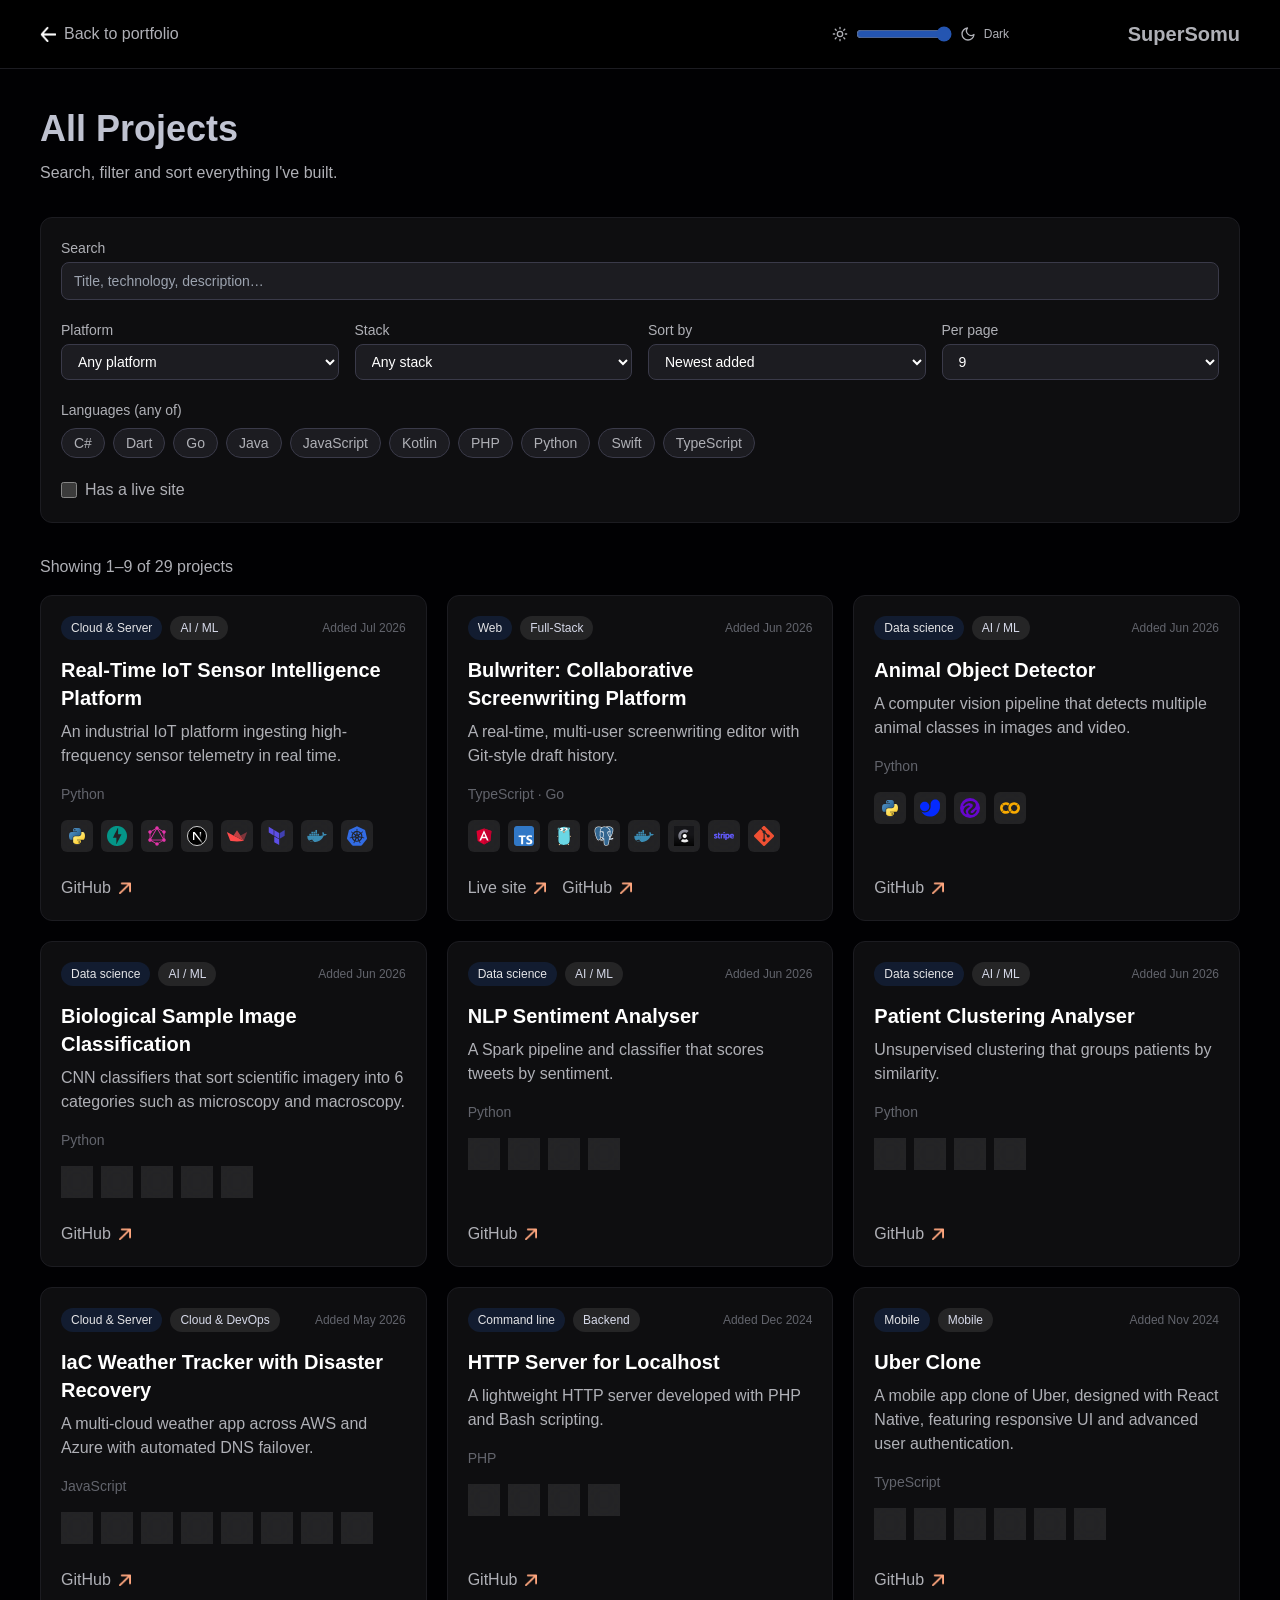
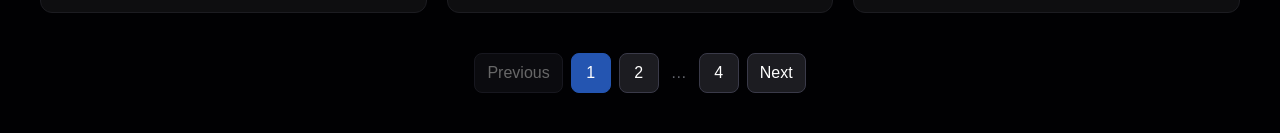
==== commit ee5da820: "deploy: somunaexe/3D-Portfolio@f9ca90df00727a651da4fc68400e702c1001abc1" ====
--- a/projects.html
+++ b/projects.html
@@ -19,9 +19,9 @@
         root.setAttribute('data-mode', theme.indexOf('light') !== -1 ? 'light' : 'dark');
       })();
     </script>
-    <script type="module" crossorigin src="/assets/projects-at4tEUhF.js"></script>
-    <link rel="modulepreload" crossorigin href="/assets/ThemeSlider-C03uYmNc.js">
-    <link rel="stylesheet" crossorigin href="/assets/ThemeSlider-DfRebQna.css">
+    <script type="module" crossorigin src="/assets/projects-BmmO7ioB.js"></script>
+    <link rel="modulepreload" crossorigin href="/assets/ThemeSlider-V0qy7PXr.js">
+    <link rel="stylesheet" crossorigin href="/assets/ThemeSlider-CYVU3qJY.css">
   </head>
   <body>
     <div id="root"></div>
--- a/assets/ThemeSlider-CYVU3qJY.css
+++ b/assets/ThemeSlider-CYVU3qJY.css
@@ -0,0 +1 @@
+@import"https://fonts.cdnfonts.com/css/general-sans";*,:before,:after{--tw-border-spacing-x: 0;--tw-border-spacing-y: 0;--tw-translate-x: 0;--tw-translate-y: 0;--tw-rotate: 0;--tw-skew-x: 0;--tw-skew-y: 0;--tw-scale-x: 1;--tw-scale-y: 1;--tw-pan-x: ;--tw-pan-y: ;--tw-pinch-zoom: ;--tw-scroll-snap-strictness: proximity;--tw-gradient-from-position: ;--tw-gradient-via-position: ;--tw-gradient-to-position: ;--tw-ordinal: ;--tw-slashed-zero: ;--tw-numeric-figure: ;--tw-numeric-spacing: ;--tw-numeric-fraction: ;--tw-ring-inset: ;--tw-ring-offset-width: 0px;--tw-ring-offset-color: #fff;--tw-ring-color: rgb(59 130 246 / .5);--tw-ring-offset-shadow: 0 0 #0000;--tw-ring-shadow: 0 0 #0000;--tw-shadow: 0 0 #0000;--tw-shadow-colored: 0 0 #0000;--tw-blur: ;--tw-brightness: ;--tw-contrast: ;--tw-grayscale: ;--tw-hue-rotate: ;--tw-invert: ;--tw-saturate: ;--tw-sepia: ;--tw-drop-shadow: ;--tw-backdrop-blur: ;--tw-backdrop-brightness: ;--tw-backdrop-contrast: ;--tw-backdrop-grayscale: ;--tw-backdrop-hue-rotate: ;--tw-backdrop-invert: ;--tw-backdrop-opacity: ;--tw-backdrop-saturate: ;--tw-backdrop-sepia: ;--tw-contain-size: ;--tw-contain-layout: ;--tw-contain-paint: ;--tw-contain-style: }::backdrop{--tw-border-spacing-x: 0;--tw-border-spacing-y: 0;--tw-translate-x: 0;--tw-translate-y: 0;--tw-rotate: 0;--tw-skew-x: 0;--tw-skew-y: 0;--tw-scale-x: 1;--tw-scale-y: 1;--tw-pan-x: ;--tw-pan-y: ;--tw-pinch-zoom: ;--tw-scroll-snap-strictness: proximity;--tw-gradient-from-position: ;--tw-gradient-via-position: ;--tw-gradient-to-position: ;--tw-ordinal: ;--tw-slashed-zero: ;--tw-numeric-figure: ;--tw-numeric-spacing: ;--tw-numeric-fraction: ;--tw-ring-inset: ;--tw-ring-offset-width: 0px;--tw-ring-offset-color: #fff;--tw-ring-color: rgb(59 130 246 / .5);--tw-ring-offset-shadow: 0 0 #0000;--tw-ring-shadow: 0 0 #0000;--tw-shadow: 0 0 #0000;--tw-shadow-colored: 0 0 #0000;--tw-blur: ;--tw-brightness: ;--tw-contrast: ;--tw-grayscale: ;--tw-hue-rotate: ;--tw-invert: ;--tw-saturate: ;--tw-sepia: ;--tw-drop-shadow: ;--tw-backdrop-blur: ;--tw-backdrop-brightness: ;--tw-backdrop-contrast: ;--tw-backdrop-grayscale: ;--tw-backdrop-hue-rotate: ;--tw-backdrop-invert: ;--tw-backdrop-opacity: ;--tw-backdrop-saturate: ;--tw-backdrop-sepia: ;--tw-contain-size: ;--tw-contain-layout: ;--tw-contain-paint: ;--tw-contain-style: }*,:before,:after{box-sizing:border-box;border-width:0;border-style:solid;border-color:#e5e7eb}:before,:after{--tw-content: ""}html,:host{line-height:1.5;-webkit-text-size-adjust:100%;-moz-tab-size:4;-o-tab-size:4;tab-size:4;font-family:ui-sans-serif,system-ui,sans-serif,"Apple Color Emoji","Segoe UI Emoji",Segoe UI Symbol,"Noto Color Emoji";font-feature-settings:normal;font-variation-settings:normal;-webkit-tap-highlight-color:transparent}body{margin:0;line-height:inherit}hr{height:0;color:inherit;border-top-width:1px}abbr:where([title]){-webkit-text-decoration:underline dotted;text-decoration:underline dotted}h1,h2,h3,h4,h5,h6{font-size:inherit;font-weight:inherit}a{color:inherit;text-decoration:inherit}b,strong{font-weight:bolder}code,kbd,samp,pre{font-family:ui-monospace,SFMono-Regular,Menlo,Monaco,Consolas,Liberation Mono,Courier New,monospace;font-feature-settings:normal;font-variation-settings:normal;font-size:1em}small{font-size:80%}sub,sup{font-size:75%;line-height:0;position:relative;vertical-align:baseline}sub{bottom:-.25em}sup{top:-.5em}table{text-indent:0;border-color:inherit;border-collapse:collapse}button,input,optgroup,select,textarea{font-family:inherit;font-feature-settings:inherit;font-variation-settings:inherit;font-size:100%;font-weight:inherit;line-height:inherit;letter-spacing:inherit;color:inherit;margin:0;padding:0}button,select{text-transform:none}button,input:where([type=button]),input:where([type=reset]),input:where([type=submit]){-webkit-appearance:button;background-color:transparent;background-image:none}:-moz-focusring{outline:auto}:-moz-ui-invalid{box-shadow:none}progress{vertical-align:baseline}::-webkit-inner-spin-button,::-webkit-outer-spin-button{height:auto}[type=search]{-webkit-appearance:textfield;outline-offset:-2px}::-webkit-search-decoration{-webkit-appearance:none}::-webkit-file-upload-button{-webkit-appearance:button;font:inherit}summary{display:list-item}blockquote,dl,dd,h1,h2,h3,h4,h5,h6,hr,figure,p,pre{margin:0}fieldset{margin:0;padding:0}legend{padding:0}ol,ul,menu{list-style:none;margin:0;padding:0}dialog{padding:0}textarea{resize:vertical}input::-moz-placeholder,textarea::-moz-placeholder{opacity:1;color:#9ca3af}input::placeholder,textarea::placeholder{opacity:1;color:#9ca3af}button,[role=button]{cursor:pointer}:disabled{cursor:default}img,svg,video,canvas,audio,iframe,embed,object{display:block;vertical-align:middle}img,video{max-width:100%;height:auto}[hidden]:where(:not([hidden=until-found])){display:none}.sr-only{position:absolute;width:1px;height:1px;padding:0;margin:-1px;overflow:hidden;clip:rect(0,0,0,0);white-space:nowrap;border-width:0}.pointer-events-none{pointer-events:none}.visible{visibility:visible}.invisible{visibility:hidden}.fixed{position:fixed}.absolute{position:absolute}.relative{position:relative}.inset-0{top:0;right:0;bottom:0;left:0}.bottom-5{bottom:1.25rem}.bottom-7{bottom:1.75rem}.bottom-\[4\.5rem\]{bottom:4.5rem}.left-0{left:0}.right-0{right:0}.right-5{right:1.25rem}.right-full{right:100%}.top-0{top:0}.top-1\/2{top:50%}.z-10{z-index:10}.z-50{z-index:50}.z-\[20000000\]{z-index:20000000}.col-span-1{grid-column:span 1 / span 1}.col-start-1{grid-column-start:1}.row-start-1{grid-row-start:1}.mx-auto{margin-left:auto;margin-right:auto}.my-20{margin-top:5rem;margin-bottom:5rem}.my-5{margin-top:1.25rem;margin-bottom:1.25rem}.-mt-1{margin-top:-.25rem}.mb-2{margin-bottom:.5rem}.mb-4{margin-bottom:1rem}.mb-5{margin-bottom:1.25rem}.ml-auto{margin-left:auto}.mr-3{margin-right:.75rem}.mr-6{margin-right:1.5rem}.mr-auto{margin-right:auto}.mt-1{margin-top:.25rem}.mt-10{margin-top:2.5rem}.mt-12{margin-top:3rem}.mt-2{margin-top:.5rem}.mt-3{margin-top:.75rem}.mt-32{margin-top:8rem}.mt-7{margin-top:1.75rem}.mt-8{margin-top:2rem}.mt-auto{margin-top:auto}.block{display:block}.inline{display:inline}.flex{display:flex}.inline-flex{display:inline-flex}.grid{display:grid}.hidden{display:none}.\!h-8{height:2rem!important}.h-10{height:2.5rem}.h-12{height:3rem}.h-14{height:3.5rem}.h-3{height:.75rem}.h-4{height:1rem}.h-5{height:1.25rem}.h-6{height:1.5rem}.h-7{height:1.75rem}.h-8{height:2rem}.h-96{height:24rem}.h-\[min\(32rem\,calc\(100dvh-8rem\)\)\]{height:min(32rem,calc(100dvh - 8rem))}.h-fit{height:-moz-fit-content;height:fit-content}.h-full{height:100%}.max-h-0{max-height:0px}.max-h-screen{max-height:100vh}.min-h-screen{min-height:100vh}.\!w-8{width:2rem!important}.w-10{width:2.5rem}.w-12{width:3rem}.w-14{width:3.5rem}.w-24{width:6rem}.w-3{width:.75rem}.w-4{width:1rem}.w-5{width:1.25rem}.w-6{width:1.5rem}.w-7{width:1.75rem}.w-8{width:2rem}.w-\[6\.5rem\]{width:6.5rem}.w-\[calc\(100vw-2\.5rem\)\]{width:calc(100vw - 2.5rem)}.w-auto{width:auto}.w-fit{width:-moz-fit-content;width:fit-content}.w-full{width:100%}.min-w-0{min-width:0px}.min-w-10{min-width:2.5rem}.max-w-2xl{max-width:42rem}.max-w-7xl{max-width:80rem}.max-w-\[85\%\]{max-width:85%}.max-w-\[90\%\]{max-width:90%}.flex-1{flex:1 1 0%}.shrink-0{flex-shrink:0}.-translate-y-1\/2{--tw-translate-y: -50%;transform:translate(var(--tw-translate-x),var(--tw-translate-y)) rotate(var(--tw-rotate)) skew(var(--tw-skew-x)) skewY(var(--tw-skew-y)) scaleX(var(--tw-scale-x)) scaleY(var(--tw-scale-y))}.translate-x-0{--tw-translate-x: 0px;transform:translate(var(--tw-translate-x),var(--tw-translate-y)) rotate(var(--tw-rotate)) skew(var(--tw-skew-x)) skewY(var(--tw-skew-y)) scaleX(var(--tw-scale-x)) scaleY(var(--tw-scale-y))}.translate-x-3{--tw-translate-x: .75rem;transform:translate(var(--tw-translate-x),var(--tw-translate-y)) rotate(var(--tw-rotate)) skew(var(--tw-skew-x)) skewY(var(--tw-skew-y)) scaleX(var(--tw-scale-x)) scaleY(var(--tw-scale-y))}.cursor-pointer{cursor:pointer}.scroll-mt-6{scroll-margin-top:1.5rem}.grid-cols-1{grid-template-columns:repeat(1,minmax(0,1fr))}.flex-col{flex-direction:column}.flex-wrap{flex-wrap:wrap}.items-start{align-items:flex-start}.items-center{align-items:center}.justify-start{justify-content:flex-start}.justify-center{justify-content:center}.justify-between{justify-content:space-between}.gap-1{gap:.25rem}.gap-2{gap:.5rem}.gap-3{gap:.75rem}.gap-4{gap:1rem}.gap-5{gap:1.25rem}.space-y-2>:not([hidden])~:not([hidden]){--tw-space-y-reverse: 0;margin-top:calc(.5rem * calc(1 - var(--tw-space-y-reverse)));margin-bottom:calc(.5rem * var(--tw-space-y-reverse))}.space-y-3>:not([hidden])~:not([hidden]){--tw-space-y-reverse: 0;margin-top:calc(.75rem * calc(1 - var(--tw-space-y-reverse)));margin-bottom:calc(.75rem * var(--tw-space-y-reverse))}.space-y-7>:not([hidden])~:not([hidden]){--tw-space-y-reverse: 0;margin-top:calc(1.75rem * calc(1 - var(--tw-space-y-reverse)));margin-bottom:calc(1.75rem * var(--tw-space-y-reverse))}.self-end{align-self:flex-end}.overflow-hidden{overflow:hidden}.overflow-y-auto{overflow-y:auto}.whitespace-nowrap{white-space:nowrap}.whitespace-pre-wrap{white-space:pre-wrap}.break-words{overflow-wrap:break-word}.rounded{border-radius:.25rem}.rounded-2xl{border-radius:1rem}.rounded-3xl{border-radius:1.5rem}.rounded-full{border-radius:9999px}.rounded-lg{border-radius:.5rem}.rounded-md{border-radius:.375rem}.rounded-xl{border-radius:.75rem}.rounded-bl-md{border-bottom-left-radius:.375rem}.rounded-br-md{border-bottom-right-radius:.375rem}.border{border-width:1px}.border-b{border-bottom-width:1px}.border-t{border-top-width:1px}.border-dashed{border-style:dashed}.\!border-accent{--tw-border-opacity: 1 !important;border-color:rgb(var(--theme-accent) / var(--tw-border-opacity))!important}.border-\[color\:var\(--navbar-border\)\]{border-color:var(--navbar-border)}.border-accent{--tw-border-opacity: 1;border-color:rgb(var(--theme-accent) / var(--tw-border-opacity))}.border-accent\/50{border-color:rgb(var(--theme-accent) / .5)}.border-black-300{--tw-border-opacity: 1;border-color:rgb(var(--color-black-300) / var(--tw-border-opacity))}.border-black-500{--tw-border-opacity: 1;border-color:rgb(var(--color-black-500) / var(--tw-border-opacity))}.border-red-500{--tw-border-opacity: 1;border-color:rgb(239 68 68 / var(--tw-border-opacity))}.\!bg-accent{--tw-bg-opacity: 1 !important;background-color:rgb(var(--theme-accent) / var(--tw-bg-opacity))!important}.bg-\[\#ffffff\]{--tw-bg-opacity: 1;background-color:rgb(255 255 255 / var(--tw-bg-opacity))}.bg-\[rgb\(var\(--navbar-bg\)\)\]{background-color:rgb(var(--navbar-bg))}.bg-accent{--tw-bg-opacity: 1;background-color:rgb(var(--theme-accent) / var(--tw-bg-opacity))}.bg-accent\/20{background-color:rgb(var(--theme-accent) / .2)}.bg-black-100{--tw-bg-opacity: 1;background-color:rgb(var(--color-black-100) / var(--tw-bg-opacity))}.bg-black-200{--tw-bg-opacity: 1;background-color:rgb(var(--color-black-200) / var(--tw-bg-opacity))}.bg-black-300{--tw-bg-opacity: 1;background-color:rgb(var(--color-black-300) / var(--tw-bg-opacity))}.bg-white-800\/10{background-color:rgb(var(--color-white-800) / .1)}.fill-none{fill:none}.stroke-white-600{stroke:rgb(var(--color-white-600) / 1)}.stroke-2{stroke-width:2}.object-contain{-o-object-fit:contain;object-fit:contain}.object-cover{-o-object-fit:cover;object-fit:cover}.\!p-1\.5{padding:.375rem!important}.p-1{padding:.25rem}.p-10{padding:2.5rem}.p-2{padding:.5rem}.p-3{padding:.75rem}.p-5{padding:1.25rem}.px-1{padding-left:.25rem;padding-right:.25rem}.px-2\.5{padding-left:.625rem;padding-right:.625rem}.px-3{padding-left:.75rem;padding-right:.75rem}.px-4{padding-left:1rem;padding-right:1rem}.px-5{padding-left:1.25rem;padding-right:1.25rem}.py-1{padding-top:.25rem;padding-bottom:.25rem}.py-10{padding-top:2.5rem;padding-bottom:2.5rem}.py-2{padding-top:.5rem;padding-bottom:.5rem}.py-3{padding-top:.75rem;padding-bottom:.75rem}.py-5{padding-top:1.25rem;padding-bottom:1.25rem}.pb-2{padding-bottom:.5rem}.pb-3{padding-bottom:.75rem}.pl-10{padding-left:2.5rem}.pr-4{padding-right:1rem}.pt-2{padding-top:.5rem}.pt-7{padding-top:1.75rem}.text-center{text-align:center}.text-right{text-align:right}.font-generalsans{font-family:General Sans,sans-serif}.text-2xl{font-size:1.5rem;line-height:2rem}.text-lg{font-size:1.125rem;line-height:1.75rem}.text-sm{font-size:.875rem;line-height:1.25rem}.text-xl{font-size:1.25rem;line-height:1.75rem}.text-xs{font-size:.75rem;line-height:1rem}.font-bold{font-weight:700}.font-light{font-weight:300}.font-medium{font-weight:500}.font-semibold{font-weight:600}.leading-tight{line-height:1.25}.\!text-on-accent{--tw-text-opacity: 1 !important;color:rgb(var(--on-accent) / var(--tw-text-opacity))!important}.text-blue-500{--tw-text-opacity: 1;color:rgb(59 130 246 / var(--tw-text-opacity))}.text-green-500{--tw-text-opacity: 1;color:rgb(34 197 94 / var(--tw-text-opacity))}.text-neutral-900{--tw-text-opacity: 1;color:rgb(23 23 23 / var(--tw-text-opacity))}.text-on-accent{--tw-text-opacity: 1;color:rgb(var(--on-accent) / var(--tw-text-opacity))}.text-red-500{--tw-text-opacity: 1;color:rgb(239 68 68 / var(--tw-text-opacity))}.text-white{--tw-text-opacity: 1;color:rgb(255 255 255 / var(--tw-text-opacity))}.text-white-500{--tw-text-opacity: 1;color:rgb(var(--color-white-500) / var(--tw-text-opacity))}.text-white-600{--tw-text-opacity: 1;color:rgb(var(--color-white-600) / var(--tw-text-opacity))}.text-white-700{--tw-text-opacity: 1;color:rgb(var(--color-white-700) / var(--tw-text-opacity))}.text-white-800{--tw-text-opacity: 1;color:rgb(var(--color-white-800) / var(--tw-text-opacity))}.text-white-900{--tw-text-opacity: 1;color:rgb(var(--color-white-900) / var(--tw-text-opacity))}.text-yellow-500{--tw-text-opacity: 1;color:rgb(234 179 8 / var(--tw-text-opacity))}.underline{text-decoration-line:underline}.placeholder-gray-500::-moz-placeholder{--tw-placeholder-opacity: 1;color:rgb(107 114 128 / var(--tw-placeholder-opacity))}.placeholder-gray-500::placeholder{--tw-placeholder-opacity: 1;color:rgb(107 114 128 / var(--tw-placeholder-opacity))}.accent-\[rgb\(var\(--theme-accent\)\)\]{accent-color:rgb(var(--theme-accent))}.opacity-0{opacity:0}.opacity-100{opacity:1}.shadow-2xl{--tw-shadow: 0 25px 50px -12px rgb(0 0 0 / .25);--tw-shadow-colored: 0 25px 50px -12px var(--tw-shadow-color);box-shadow:var(--tw-ring-offset-shadow, 0 0 #0000),var(--tw-ring-shadow, 0 0 #0000),var(--tw-shadow)}.shadow-lg{--tw-shadow: 0 10px 15px -3px rgb(0 0 0 / .1), 0 4px 6px -4px rgb(0 0 0 / .1);--tw-shadow-colored: 0 10px 15px -3px var(--tw-shadow-color), 0 4px 6px -4px var(--tw-shadow-color);box-shadow:var(--tw-ring-offset-shadow, 0 0 #0000),var(--tw-ring-shadow, 0 0 #0000),var(--tw-shadow)}.shadow-md{--tw-shadow: 0 4px 6px -1px rgb(0 0 0 / .1), 0 2px 4px -2px rgb(0 0 0 / .1);--tw-shadow-colored: 0 4px 6px -1px var(--tw-shadow-color), 0 2px 4px -2px var(--tw-shadow-color);box-shadow:var(--tw-ring-offset-shadow, 0 0 #0000),var(--tw-ring-shadow, 0 0 #0000),var(--tw-shadow)}.shadow-sm{--tw-shadow: 0 1px 2px 0 rgb(0 0 0 / .05);--tw-shadow-colored: 0 1px 2px 0 var(--tw-shadow-color);box-shadow:var(--tw-ring-offset-shadow, 0 0 #0000),var(--tw-ring-shadow, 0 0 #0000),var(--tw-shadow)}.shadow-black-100{--tw-shadow-color: rgb(var(--color-black-100) / 1);--tw-shadow: var(--tw-shadow-colored)}.shadow-black-200{--tw-shadow-color: rgb(var(--color-black-200) / 1);--tw-shadow: var(--tw-shadow-colored)}.filter{filter:var(--tw-blur) var(--tw-brightness) var(--tw-contrast) var(--tw-grayscale) var(--tw-hue-rotate) var(--tw-invert) var(--tw-saturate) var(--tw-sepia) var(--tw-drop-shadow)}.backdrop-blur-3xl{--tw-backdrop-blur: blur(64px);-webkit-backdrop-filter:var(--tw-backdrop-blur) var(--tw-backdrop-brightness) var(--tw-backdrop-contrast) var(--tw-backdrop-grayscale) var(--tw-backdrop-hue-rotate) var(--tw-backdrop-invert) var(--tw-backdrop-opacity) var(--tw-backdrop-saturate) var(--tw-backdrop-sepia);backdrop-filter:var(--tw-backdrop-blur) var(--tw-backdrop-brightness) var(--tw-backdrop-contrast) var(--tw-backdrop-grayscale) var(--tw-backdrop-hue-rotate) var(--tw-backdrop-invert) var(--tw-backdrop-opacity) var(--tw-backdrop-saturate) var(--tw-backdrop-sepia)}.backdrop-filter{-webkit-backdrop-filter:var(--tw-backdrop-blur) var(--tw-backdrop-brightness) var(--tw-backdrop-contrast) var(--tw-backdrop-grayscale) var(--tw-backdrop-hue-rotate) var(--tw-backdrop-invert) var(--tw-backdrop-opacity) var(--tw-backdrop-saturate) var(--tw-backdrop-sepia);backdrop-filter:var(--tw-backdrop-blur) var(--tw-backdrop-brightness) var(--tw-backdrop-contrast) var(--tw-backdrop-grayscale) var(--tw-backdrop-hue-rotate) var(--tw-backdrop-invert) var(--tw-backdrop-opacity) var(--tw-backdrop-saturate) var(--tw-backdrop-sepia)}.transition{transition-property:color,background-color,border-color,text-decoration-color,fill,stroke,opacity,box-shadow,transform,filter,-webkit-backdrop-filter;transition-property:color,background-color,border-color,text-decoration-color,fill,stroke,opacity,box-shadow,transform,filter,backdrop-filter;transition-property:color,background-color,border-color,text-decoration-color,fill,stroke,opacity,box-shadow,transform,filter,backdrop-filter,-webkit-backdrop-filter;transition-timing-function:cubic-bezier(.4,0,.2,1);transition-duration:.15s}.transition-all{transition-property:all;transition-timing-function:cubic-bezier(.4,0,.2,1);transition-duration:.15s}.transition-colors{transition-property:color,background-color,border-color,text-decoration-color,fill,stroke;transition-timing-function:cubic-bezier(.4,0,.2,1);transition-duration:.15s}.transition-transform{transition-property:transform;transition-timing-function:cubic-bezier(.4,0,.2,1);transition-duration:.15s}.duration-500{transition-duration:.5s}.ease-in-out{transition-timing-function:cubic-bezier(.4,0,.2,1)}.ease-out{transition-timing-function:cubic-bezier(0,0,.2,1)}.c-space{padding-left:1.25rem;padding-right:1.25rem}@media (min-width: 640px){.c-space{padding-left:2.5rem;padding-right:2.5rem}}.head-text{font-size:1.875rem;line-height:2.25rem;font-weight:600;background-image:linear-gradient(to right,var(--tw-gradient-stops));--tw-gradient-from: var(--heading-grad-from) var(--tw-gradient-from-position);--tw-gradient-to: rgb(255 255 255 / 0) var(--tw-gradient-to-position);--tw-gradient-stops: var(--tw-gradient-from), var(--tw-gradient-to);--tw-gradient-to: var(--heading-grad-to) var(--tw-gradient-to-position);-webkit-background-clip:text;background-clip:text;color:transparent}@media (min-width: 640px){.head-text{font-size:2.25rem;line-height:2.5rem}}.nav-ul{position:relative;z-index:20;display:flex;flex-direction:column;align-items:center;gap:1rem}@media (min-width: 640px){.nav-ul{flex-direction:row}}@media (min-width: 768px){.nav-ul{gap:1.5rem}}.nav-li{padding-top:.5rem;padding-bottom:.5rem;font-family:General Sans,sans-serif;--tw-text-opacity: 1;color:rgb(163 163 163 / var(--tw-text-opacity))}.nav-li:hover{--tw-text-opacity: 1;color:rgb(255 255 255 / var(--tw-text-opacity))}@media not all and (min-width: 640px){.nav-li{width:100%;border-radius:.375rem;padding-left:1.25rem;padding-right:1.25rem}.nav-li:hover{--tw-bg-opacity: 1;background-color:rgb(var(--color-black-500) / var(--tw-bg-opacity))}}.nav-li_a{font-size:1.125rem;line-height:1.75rem;transition-property:color,background-color,border-color,text-decoration-color,fill,stroke;transition-timing-function:cubic-bezier(.4,0,.2,1);transition-duration:.15s}.nav-li_a:hover{--tw-text-opacity: 1;color:rgb(255 255 255 / var(--tw-text-opacity))}@media (min-width: 768px){.nav-li_a{font-size:1rem;line-height:1.5rem}}.nav-sidebar{position:absolute;left:0;right:0;z-index:20;margin-left:auto;margin-right:auto;display:block;overflow:hidden;--tw-bg-opacity: 1;background-color:rgb(var(--color-black-200) / var(--tw-bg-opacity));--tw-backdrop-blur: blur(4px);-webkit-backdrop-filter:var(--tw-backdrop-blur) var(--tw-backdrop-brightness) var(--tw-backdrop-contrast) var(--tw-backdrop-grayscale) var(--tw-backdrop-hue-rotate) var(--tw-backdrop-invert) var(--tw-backdrop-opacity) var(--tw-backdrop-saturate) var(--tw-backdrop-sepia);backdrop-filter:var(--tw-backdrop-blur) var(--tw-backdrop-brightness) var(--tw-backdrop-contrast) var(--tw-backdrop-grayscale) var(--tw-backdrop-hue-rotate) var(--tw-backdrop-invert) var(--tw-backdrop-opacity) var(--tw-backdrop-saturate) var(--tw-backdrop-sepia);transition-property:all;transition-duration:.3s;transition-timing-function:cubic-bezier(.4,0,.2,1)}@media (min-width: 640px){.nav-sidebar{display:none}}.text-gray_gradient{background-image:linear-gradient(to right,var(--tw-gradient-stops));--tw-gradient-from: var(--heading-grad-from) var(--tw-gradient-from-position);--tw-gradient-to: rgb(255 255 255 / 0) var(--tw-gradient-to-position);--tw-gradient-stops: var(--tw-gradient-from), var(--tw-gradient-to);--tw-gradient-to: var(--heading-grad-to) var(--tw-gradient-to-position);-webkit-background-clip:text;background-clip:text;color:transparent}.btn{margin-left:auto;margin-right:auto;display:flex;cursor:pointer;align-items:center;justify-content:center;gap:1rem;border-radius:.375rem;--tw-bg-opacity: 1;background-color:rgb(var(--color-black-300) / var(--tw-bg-opacity));padding:.75rem;--tw-text-opacity: 1;color:rgb(var(--color-white-900) / var(--tw-text-opacity));transition-property:all;transition-timing-function:cubic-bezier(.4,0,.2,1);transition-duration:.15s}.btn:active{--tw-scale-x: .95;--tw-scale-y: .95;transform:translate(var(--tw-translate-x),var(--tw-translate-y)) rotate(var(--tw-rotate)) skew(var(--tw-skew-x)) skewY(var(--tw-skew-y)) scaleX(var(--tw-scale-x)) scaleY(var(--tw-scale-y))}.btn-ping{position:absolute;display:inline-flex;height:100%;width:100%}@keyframes ping{75%,to{transform:scale(2);opacity:0}}.btn-ping{animation:ping 1s cubic-bezier(0,0,.2,1) infinite;border-radius:9999px;--tw-bg-opacity: 1;background-color:rgb(74 222 128 / var(--tw-bg-opacity));opacity:.75}.btn-ping_dot{position:relative;display:inline-flex;height:.75rem;width:.75rem;border-radius:9999px;--tw-bg-opacity: 1;background-color:rgb(34 197 94 / var(--tw-bg-opacity))}.hero_tag{text-align:center;font-family:General Sans,sans-serif;font-size:1.875rem;line-height:2.25rem;font-weight:900;line-height:1.5!important}@media (min-width: 640px){.hero_tag{font-size:2.25rem;line-height:2.5rem}}@media (min-width: 768px){.hero_tag{font-size:3rem;line-height:1}}@media (min-width: 1280px){.hero_tag{font-size:3.75rem;line-height:1}}.grid-container{display:flex;height:100%;width:100%;flex-direction:column;gap:1.25rem;border-radius:.5rem;border-width:1px;--tw-border-opacity: 1;border-color:rgb(var(--color-black-300) / var(--tw-border-opacity));--tw-bg-opacity: 1;background-color:rgb(var(--color-black-200) / var(--tw-bg-opacity));padding:1rem}@media (min-width: 640px){.grid-container{padding:1.75rem}}.grid-headtext{margin-bottom:.5rem;font-family:General Sans,sans-serif;font-size:1.25rem;line-height:1.75rem;font-weight:600;--tw-text-opacity: 1;color:rgb(var(--color-white-900) / var(--tw-text-opacity))}.grid-subtext{font-family:General Sans,sans-serif;font-size:1rem;line-height:1.5rem;--tw-text-opacity: 1;color:rgb(var(--color-white-600) / var(--tw-text-opacity))}.copy-container{display:flex;cursor:pointer;align-items:center;justify-content:center;gap:.5rem}.arrow-btn{height:2.5rem;width:2.5rem;cursor:pointer;border-radius:9999px;padding:.75rem;transition-property:all;transition-timing-function:cubic-bezier(.4,0,.2,1);transition-duration:.15s;background-image:linear-gradient(to right,rgb(var(--color-white-800) / .1) 10%,rgb(var(--color-white-800) / .000025) 50%,rgb(var(--color-white-800) / .000025) 50%,rgb(var(--color-white-800) / .025))}.arrow-btn:active{--tw-scale-x: .95;--tw-scale-y: .95;transform:translate(var(--tw-translate-x),var(--tw-translate-y)) rotate(var(--tw-rotate)) skew(var(--tw-skew-x)) skewY(var(--tw-skew-y)) scaleX(var(--tw-scale-x)) scaleY(var(--tw-scale-y))}.tech-logo{display:flex;height:2.5rem;width:2.5rem;align-items:center;justify-content:center;border-radius:.375rem;background-color:rgb(var(--color-white-800) / .1);padding:.5rem;--tw-backdrop-blur: blur(16px);-webkit-backdrop-filter:var(--tw-backdrop-blur) var(--tw-backdrop-brightness) var(--tw-backdrop-contrast) var(--tw-backdrop-grayscale) var(--tw-backdrop-hue-rotate) var(--tw-backdrop-invert) var(--tw-backdrop-opacity) var(--tw-backdrop-saturate) var(--tw-backdrop-sepia);backdrop-filter:var(--tw-backdrop-blur) var(--tw-backdrop-brightness) var(--tw-backdrop-contrast) var(--tw-backdrop-grayscale) var(--tw-backdrop-hue-rotate) var(--tw-backdrop-invert) var(--tw-backdrop-opacity) var(--tw-backdrop-saturate) var(--tw-backdrop-sepia)}.client-container{margin-top:3rem;display:grid;grid-template-columns:repeat(1,minmax(0,1fr));gap:1.25rem}@media (min-width: 768px){.client-container{grid-template-columns:repeat(2,minmax(0,1fr))}}.client-review{grid-column:span 1 / span 1;border-radius:.5rem;background-color:rgb(var(--color-black-300) / var(--tw-bg-opacity));--tw-bg-opacity: .5;padding:1.25rem}@media (min-width: 768px){.client-review{padding:2.5rem}}.client-content{margin-top:1.75rem;display:flex;flex-direction:column;align-items:flex-start;justify-content:space-between;gap:1.25rem}@media (min-width: 1024px){.client-content{flex-direction:row;align-items:center}}.work-container{margin-top:3rem;display:grid;grid-template-columns:repeat(1,minmax(0,1fr));gap:1.25rem}@media (min-width: 1024px){.work-container{grid-template-columns:repeat(3,minmax(0,1fr))}}.work-canvas{grid-column:span 1 / span 1;border-radius:.5rem;border-width:1px;--tw-border-opacity: 1;border-color:rgb(var(--color-black-300) / var(--tw-border-opacity));--tw-bg-opacity: 1;background-color:rgb(var(--color-black-200) / var(--tw-bg-opacity))}.work-content{grid-column:span 2 / span 2;border-radius:.5rem;border-width:1px;--tw-border-opacity: 1;border-color:rgb(var(--color-black-300) / var(--tw-border-opacity));--tw-bg-opacity: 1;background-color:rgb(var(--color-black-200) / var(--tw-bg-opacity))}.work-content_container{display:grid;cursor:pointer;grid-template-columns:auto 1fr;align-items:flex-start;gap:1.25rem;border-radius:.5rem;padding-left:.625rem;padding-right:.625rem;transition-property:all;transition-duration:.5s;transition-timing-function:cubic-bezier(.4,0,.2,1)}.work-content_container:hover{--tw-bg-opacity: 1;background-color:rgb(var(--color-black-300) / var(--tw-bg-opacity))}@media (min-width: 640px){.work-content_container{padding-left:1.25rem;padding-right:1.25rem}}.work-content_logo{height:4rem;width:4rem;border-radius:1.5rem;--tw-bg-opacity: 1;background-color:rgb(var(--color-black-600) / var(--tw-bg-opacity));padding:.5rem}.work-content_bar{margin-top:1rem;height:100%;width:.125rem;flex:1 1 0%;--tw-bg-opacity: 1;background-color:rgb(var(--color-black-300) / var(--tw-bg-opacity))}.group:last-child .work-content_bar{display:none}.group:hover .work-content_bar{--tw-bg-opacity: 1;background-color:rgb(var(--color-black-500) / var(--tw-bg-opacity))}.contact-container{position:relative;z-index:10;margin-top:3rem;max-width:36rem;padding-left:1.25rem;padding-right:1.25rem}@media (min-width: 640px){.contact-container{padding-left:2.5rem;padding-right:2.5rem}}.field-label{font-size:1.125rem;line-height:1.75rem;--tw-text-opacity: 1;color:rgb(var(--color-white-600) / var(--tw-text-opacity))}.field-input{min-height:3.5rem;width:100%;border-radius:.5rem;--tw-bg-opacity: 1;background-color:rgb(var(--color-black-300) / var(--tw-bg-opacity));padding:.5rem 1.25rem;font-size:1.125rem;line-height:1.75rem;--tw-text-opacity: 1;color:rgb(var(--color-white-800) / var(--tw-text-opacity));--tw-shadow: 0 25px 50px -12px rgb(0 0 0 / .25);--tw-shadow-colored: 0 25px 50px -12px var(--tw-shadow-color);box-shadow:var(--tw-ring-offset-shadow, 0 0 #0000),var(--tw-ring-shadow, 0 0 #0000),var(--tw-shadow);--tw-shadow-color: rgb(var(--color-black-200) / 1);--tw-shadow: var(--tw-shadow-colored)}.field-input::-moz-placeholder{--tw-text-opacity: 1;color:rgb(var(--color-white-500) / var(--tw-text-opacity))}.field-input::placeholder{--tw-text-opacity: 1;color:rgb(var(--color-white-500) / var(--tw-text-opacity))}.field-input:focus{outline:2px solid transparent;outline-offset:2px}.field-btn{display:flex;min-height:3rem;align-items:center;justify-content:center;gap:.75rem;border-radius:.5rem;--tw-bg-opacity: 1;background-color:rgb(var(--color-black-500) / var(--tw-bg-opacity));padding:.5rem 1.25rem;font-size:1.125rem;line-height:1.75rem;--tw-text-opacity: 1;color:rgb(var(--color-white-900) / var(--tw-text-opacity));--tw-shadow: 0 25px 50px -12px rgb(0 0 0 / .25);--tw-shadow-colored: 0 25px 50px -12px var(--tw-shadow-color);box-shadow:var(--tw-ring-offset-shadow, 0 0 #0000),var(--tw-ring-shadow, 0 0 #0000),var(--tw-shadow);--tw-shadow-color: rgb(var(--color-black-200) / 1);--tw-shadow: var(--tw-shadow-colored)}.field-btn_arrow{height:.625rem;width:.625rem;-o-object-fit:contain;object-fit:contain;filter:brightness(0) var(--icon-invert)}.social-icon{display:flex;height:3rem;width:3rem;align-items:center;justify-content:center;border-radius:9999px;border-width:1px;--tw-border-opacity: 1;border-color:rgb(var(--color-black-200) / var(--tw-border-opacity));--tw-bg-opacity: 1;background-color:rgb(var(--color-black-300) / var(--tw-bg-opacity))}:root,:root[data-theme=dark]{color-scheme:dark;--color-black-100: 1 1 3;--color-black-200: 14 14 16;--color-black-300: 28 28 33;--color-black-500: 58 58 73;--color-black-600: 26 26 26;--color-white-900: 255 255 255;--color-white-800: 228 228 230;--color-white-700: 214 217 233;--color-white-600: 175 176 182;--color-white-500: 98 100 108;--theme-accent: 36 85 177;--on-accent: 255 255 255;--heading-grad-from: #BEC1CF;--heading-grad-to: #D5D8EA;--navbar-bg: 0 0 0 / .9;--navbar-border: rgb(var(--color-black-300));--icon-filter: none;--icon-invert: invert(1)}:root[data-theme=bulfighter-dark]{--theme-accent: 240 56 178;--on-accent: 1 1 3;--navbar-bg: 28 28 33 / .9}:root[data-theme=bulwriter-dark]{--color-black-100: 28 26 22;--color-black-200: 38 35 32;--color-black-300: 48 43 36;--color-black-500: 66 59 48;--color-black-600: 34 31 27;--color-white-900: 247 242 232;--color-white-800: 237 230 216;--color-white-700: 196 187 172;--color-white-600: 156 145 132;--color-white-500: 148 138 125;--theme-accent: 217 162 86;--on-accent: 36 26 10;--heading-grad-from: #EDE6D8;--heading-grad-to: #D9A256;--navbar-bg: 28 26 22 / .92;--navbar-border: rgb(var(--color-black-500))}:root[data-theme=light]{color-scheme:light;--color-black-100: 247 248 251;--color-black-200: 255 255 255;--color-black-300: 232 235 242;--color-black-500: 205 210 223;--color-black-600: 240 242 247;--color-white-900: 10 12 20;--color-white-800: 28 31 43;--color-white-700: 52 57 74;--color-white-600: 88 93 110;--color-white-500: 105 110 126;--theme-accent: 36 85 177;--on-accent: 255 255 255;--heading-grad-from: #1C1F2B;--heading-grad-to: #2455B1;--navbar-bg: 247 248 251 / .85;--navbar-border: rgb(var(--color-black-500));--icon-filter: invert(1);--icon-invert: invert(0)}:root[data-theme=bulfighter-light]{color-scheme:light;--color-black-100: 244 244 247;--color-black-200: 234 234 239;--color-black-300: 255 255 255;--color-black-500: 214 214 222;--color-black-600: 255 255 255;--color-white-900: 10 10 14;--color-white-800: 22 23 26;--color-white-700: 44 46 56;--color-white-600: 75 77 87;--color-white-500: 98 100 109;--theme-accent: 255 130 16;--on-accent: 22 23 26;--heading-grad-from: #6B4E71;--heading-grad-to: #8A5A8F;--navbar-bg: 255 255 255 / .8;--navbar-border: rgb(var(--color-black-500));--icon-filter: invert(1);--icon-invert: invert(0)}:root[data-theme=bulwriter-light]{color-scheme:light;--color-black-100: 246 241 230;--color-black-200: 255 255 255;--color-black-300: 239 230 211;--color-black-500: 226 213 184;--color-black-600: 255 253 247;--color-white-900: 27 26 23;--color-white-800: 46 42 34;--color-white-700: 74 67 55;--color-white-600: 111 101 85;--color-white-500: 112 102 87;--theme-accent: 148 101 39;--on-accent: 255 253 247;--heading-grad-from: #2E2A22;--heading-grad-to: #946527;--navbar-bg: 246 241 230 / .9;--navbar-border: rgb(var(--color-black-500));--icon-filter: invert(1);--icon-invert: invert(0)}*{scroll-behavior:smooth}body{background:rgb(var(--color-black-100));color:rgb(var(--color-white-600));font-family:General Sans,sans-serif}.waving-hand{animation-name:wave-animation;animation-duration:2.5s;animation-iteration-count:infinite;transform-origin:70% 70%;display:inline-block}.arrow-gradient{background-image:linear-gradient(to right,rgb(var(--color-white-800) / .1) 10%,rgb(var(--color-white-800) / .000025) 50%,rgb(var(--color-white-800) / .000025) 50%,rgb(var(--color-white-800) / .025))}@keyframes wave-animation{0%{transform:rotate(0)}15%{transform:rotate(14deg)}30%{transform:rotate(-8deg)}40%{transform:rotate(14deg)}50%{transform:rotate(-4deg)}60%{transform:rotate(10deg)}70%{transform:rotate(0)}to{transform:rotate(0)}}.themed-icon{filter:var(--icon-filter)}@keyframes chat-in{0%{opacity:0;transform:translateY(8px) scale(.98)}to{opacity:1;transform:none}}@keyframes chat-blink{50%{opacity:.2}}.chat-panel{animation:chat-in .18s ease-out;transform-origin:bottom right}.chat-dots{animation:chat-blink 1.2s infinite}@keyframes chat-glow{0%,to{box-shadow:0 0 rgb(var(--theme-accent) / 0)}50%{box-shadow:0 0 14px 3px rgb(var(--theme-accent) / .35)}}@keyframes chat-ring{0%{box-shadow:0 0 rgb(var(--theme-accent) / .45)}70%,to{box-shadow:0 0 0 14px rgb(var(--theme-accent) / 0)}}.chat-bubble-pulse{animation:chat-glow 2.4s ease-in-out infinite}.chat-icon-pulse{animation:chat-ring 2.4s ease-out infinite}@media (prefers-reduced-motion: reduce){.chat-bubble-pulse,.chat-icon-pulse,.chat-panel,.chat-dots{animation:none}}.placeholder\:text-white-500::-moz-placeholder{--tw-text-opacity: 1;color:rgb(var(--color-white-500) / var(--tw-text-opacity))}.placeholder\:text-white-500::placeholder{--tw-text-opacity: 1;color:rgb(var(--color-white-500) / var(--tw-text-opacity))}.hover\:scale-105:hover{--tw-scale-x: 1.05;--tw-scale-y: 1.05;transform:translate(var(--tw-translate-x),var(--tw-translate-y)) rotate(var(--tw-rotate)) skew(var(--tw-skew-x)) skewY(var(--tw-skew-y)) scaleX(var(--tw-scale-x)) scaleY(var(--tw-scale-y))}.hover\:border-accent:hover{--tw-border-opacity: 1;border-color:rgb(var(--theme-accent) / var(--tw-border-opacity))}.hover\:border-black-500:hover{--tw-border-opacity: 1;border-color:rgb(var(--color-black-500) / var(--tw-border-opacity))}.hover\:text-white:hover{--tw-text-opacity: 1;color:rgb(255 255 255 / var(--tw-text-opacity))}.hover\:text-white-900:hover{--tw-text-opacity: 1;color:rgb(var(--color-white-900) / var(--tw-text-opacity))}.hover\:underline:hover{text-decoration-line:underline}.focus\:outline-none:focus{outline:2px solid transparent;outline-offset:2px}.focus\:ring-2:focus{--tw-ring-offset-shadow: var(--tw-ring-inset) 0 0 0 var(--tw-ring-offset-width) var(--tw-ring-offset-color);--tw-ring-shadow: var(--tw-ring-inset) 0 0 0 calc(2px + var(--tw-ring-offset-width)) var(--tw-ring-color);box-shadow:var(--tw-ring-offset-shadow),var(--tw-ring-shadow),var(--tw-shadow, 0 0 #0000)}.focus\:ring-accent:focus{--tw-ring-opacity: 1;--tw-ring-color: rgb(var(--theme-accent) / var(--tw-ring-opacity))}.focus-visible\:outline:focus-visible{outline-style:solid}.focus-visible\:outline-2:focus-visible{outline-width:2px}.focus-visible\:outline-offset-2:focus-visible{outline-offset:2px}.focus-visible\:outline-accent:focus-visible{outline-color:rgb(var(--theme-accent) / 1)}.disabled\:cursor-not-allowed:disabled{cursor:not-allowed}.disabled\:opacity-40:disabled{opacity:.4}.group:focus-within .group-focus-within\:translate-x-0{--tw-translate-x: 0px;transform:translate(var(--tw-translate-x),var(--tw-translate-y)) rotate(var(--tw-rotate)) skew(var(--tw-skew-x)) skewY(var(--tw-skew-y)) scaleX(var(--tw-scale-x)) scaleY(var(--tw-scale-y))}.group:focus-within .group-focus-within\:opacity-100{opacity:1}.group:hover .group-hover\:translate-x-0{--tw-translate-x: 0px;transform:translate(var(--tw-translate-x),var(--tw-translate-y)) rotate(var(--tw-rotate)) skew(var(--tw-skew-x)) skewY(var(--tw-skew-y)) scaleX(var(--tw-scale-x)) scaleY(var(--tw-scale-y))}.group:hover .group-hover\:text-white-900{--tw-text-opacity: 1;color:rgb(var(--color-white-900) / var(--tw-text-opacity))}.group:hover .group-hover\:opacity-100{opacity:1}@media (prefers-reduced-motion: reduce){.motion-reduce\:transition-none{transition-property:none}}@media (min-width: 640px){.sm\:mt-36{margin-top:9rem}.sm\:flex{display:flex}.sm\:hidden{display:none}.sm\:h-\[266px\]{height:266px}.sm\:h-\[276px\]{height:276px}.sm\:h-\[326px\]{height:326px}.sm\:w-96{width:24rem}.sm\:w-\[276px\]{width:276px}.sm\:w-fit{width:-moz-fit-content;width:fit-content}.sm\:min-w-96{min-width:24rem}.sm\:grid-cols-2{grid-template-columns:repeat(2,minmax(0,1fr))}.sm\:object-top{-o-object-position:top;object-position:top}.sm\:p-10{padding:2.5rem}.sm\:p-5{padding:1.25rem}.sm\:px-5{padding-left:1.25rem;padding-right:1.25rem}.sm\:py-10{padding-top:2.5rem;padding-bottom:2.5rem}.sm\:text-3xl{font-size:1.875rem;line-height:2.25rem}}@media (min-width: 768px){.md\:h-\[126px\]{height:126px}.md\:h-full{height:100%}.md\:grid-cols-2{grid-template-columns:repeat(2,minmax(0,1fr))}.md\:text-base{font-size:1rem;line-height:1.5rem}.md\:text-xl{font-size:1.25rem;line-height:1.75rem}}@media (min-width: 1024px){.lg\:flex{display:flex}.lg\:hidden{display:none}.lg\:w-\[676px\]{width:676px}.lg\:grid-cols-2{grid-template-columns:repeat(2,minmax(0,1fr))}.lg\:grid-cols-3{grid-template-columns:repeat(3,minmax(0,1fr))}.lg\:grid-cols-4{grid-template-columns:repeat(4,minmax(0,1fr))}.lg\:text-2xl{font-size:1.5rem;line-height:2rem}}@media (min-width: 1280px){.xl\:col-span-1{grid-column:span 1 / span 1}.xl\:col-span-2{grid-column:span 2 / span 2}.xl\:row-span-2{grid-row:span 2 / span 2}.xl\:row-span-3{grid-row:span 3 / span 3}.xl\:row-span-4{grid-row:span 4 / span 4}.xl\:grid-cols-3{grid-template-columns:repeat(3,minmax(0,1fr))}.xl\:grid-rows-6{grid-template-rows:repeat(6,minmax(0,1fr))}}.\[\&_\*\]\:\!transition-none *{transition-property:none!important}
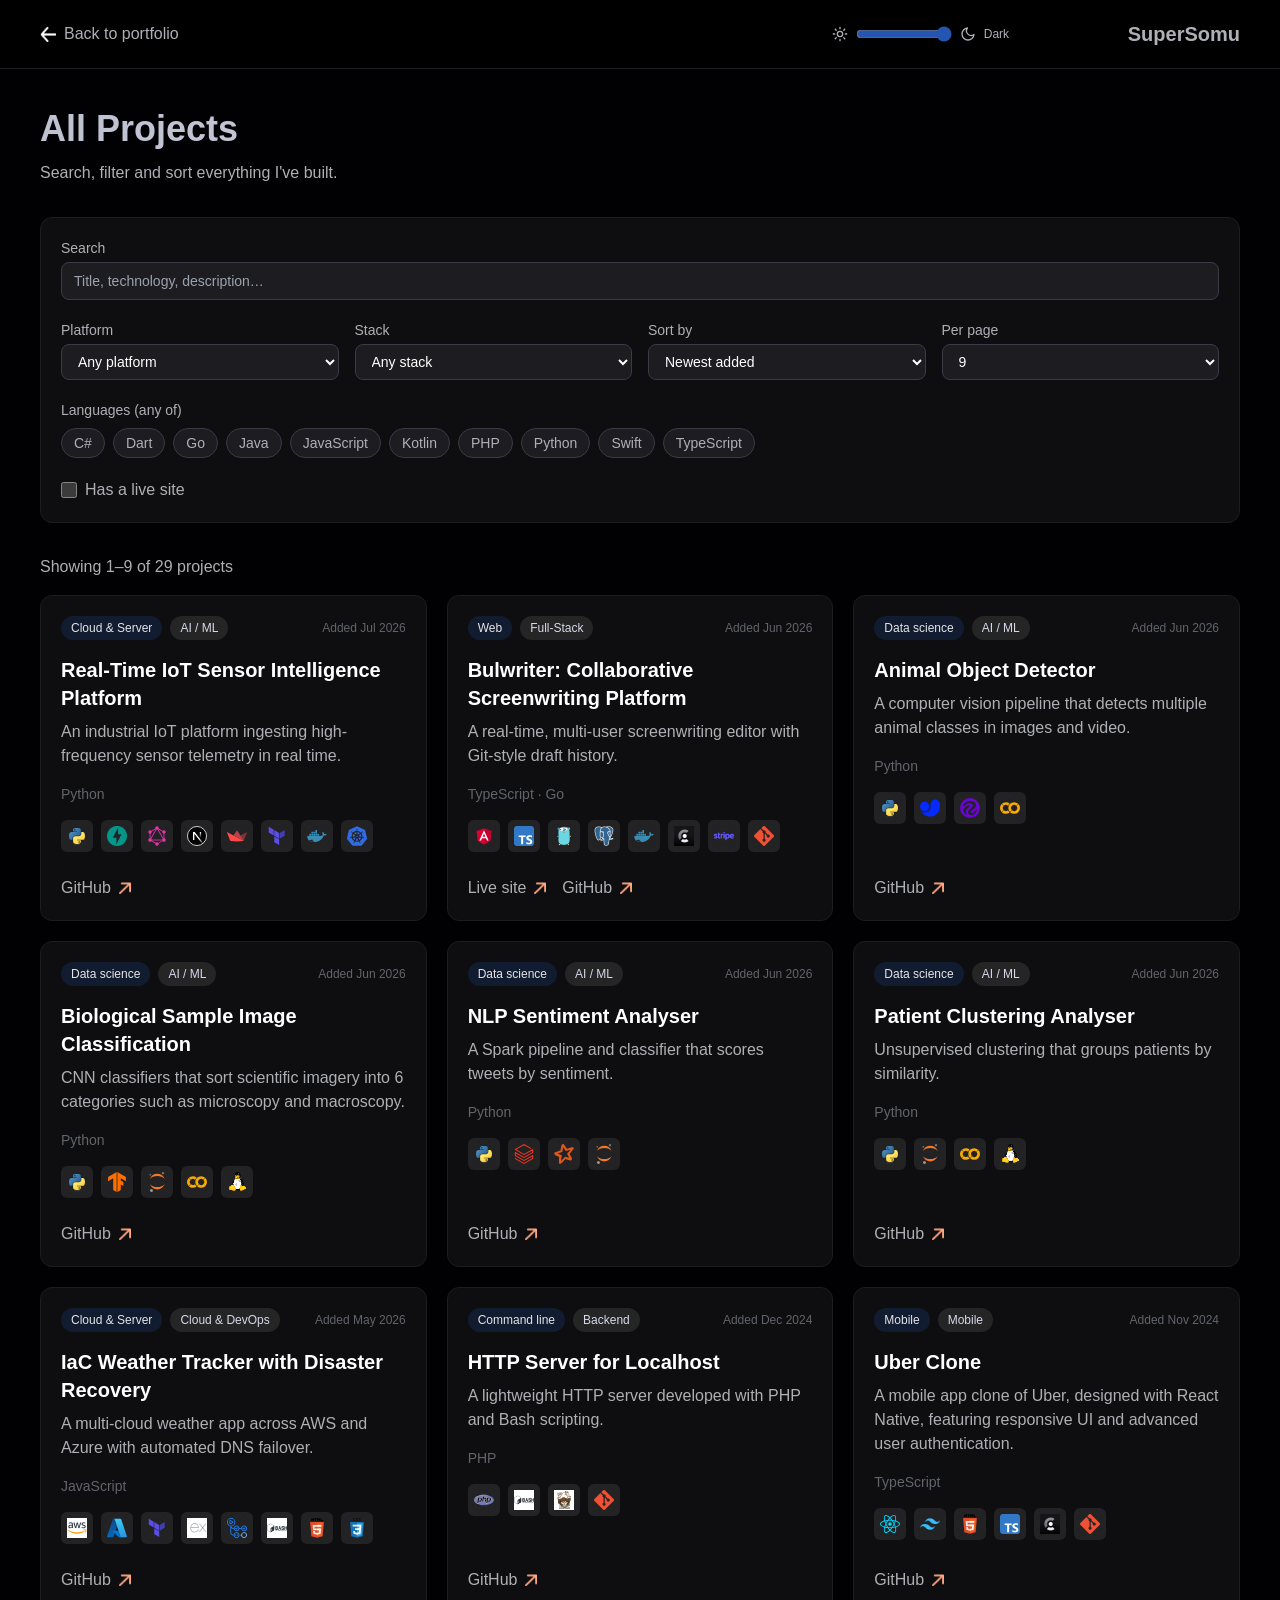
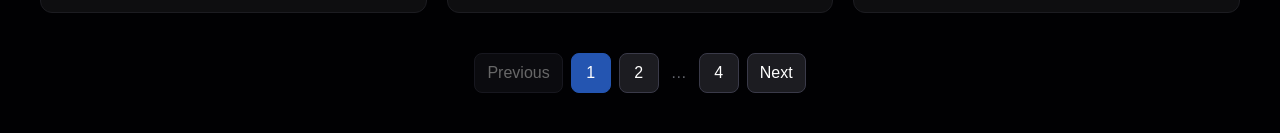
==== commit 3e2718fc: "deploy: somunaexe/3D-Portfolio-with-AI-RAG-Chatbot@077701c8e13680049f3ff1ea366efcd5cf7dbf8d" ====
--- a/projects.html
+++ b/projects.html
@@ -19,9 +19,9 @@
         root.setAttribute('data-mode', theme.indexOf('light') !== -1 ? 'light' : 'dark');
       })();
     </script>
-    <script type="module" crossorigin src="/assets/projects-BmmO7ioB.js"></script>
-    <link rel="modulepreload" crossorigin href="/assets/ThemeSlider-V0qy7PXr.js">
-    <link rel="stylesheet" crossorigin href="/assets/ThemeSlider-CYVU3qJY.css">
+    <script type="module" crossorigin src="/assets/projects-DSDb_T63.js"></script>
+    <link rel="modulepreload" crossorigin href="/assets/ThemeSlider-rNglBP_Y.js">
+    <link rel="stylesheet" crossorigin href="/assets/ThemeSlider-eZ68lXV1.css">
   </head>
   <body>
     <div id="root"></div>
--- a/assets/ThemeSlider-eZ68lXV1.css
+++ b/assets/ThemeSlider-eZ68lXV1.css
@@ -0,0 +1 @@
+@import"https://fonts.cdnfonts.com/css/general-sans";*,:before,:after{--tw-border-spacing-x: 0;--tw-border-spacing-y: 0;--tw-translate-x: 0;--tw-translate-y: 0;--tw-rotate: 0;--tw-skew-x: 0;--tw-skew-y: 0;--tw-scale-x: 1;--tw-scale-y: 1;--tw-pan-x: ;--tw-pan-y: ;--tw-pinch-zoom: ;--tw-scroll-snap-strictness: proximity;--tw-gradient-from-position: ;--tw-gradient-via-position: ;--tw-gradient-to-position: ;--tw-ordinal: ;--tw-slashed-zero: ;--tw-numeric-figure: ;--tw-numeric-spacing: ;--tw-numeric-fraction: ;--tw-ring-inset: ;--tw-ring-offset-width: 0px;--tw-ring-offset-color: #fff;--tw-ring-color: rgb(59 130 246 / .5);--tw-ring-offset-shadow: 0 0 #0000;--tw-ring-shadow: 0 0 #0000;--tw-shadow: 0 0 #0000;--tw-shadow-colored: 0 0 #0000;--tw-blur: ;--tw-brightness: ;--tw-contrast: ;--tw-grayscale: ;--tw-hue-rotate: ;--tw-invert: ;--tw-saturate: ;--tw-sepia: ;--tw-drop-shadow: ;--tw-backdrop-blur: ;--tw-backdrop-brightness: ;--tw-backdrop-contrast: ;--tw-backdrop-grayscale: ;--tw-backdrop-hue-rotate: ;--tw-backdrop-invert: ;--tw-backdrop-opacity: ;--tw-backdrop-saturate: ;--tw-backdrop-sepia: ;--tw-contain-size: ;--tw-contain-layout: ;--tw-contain-paint: ;--tw-contain-style: }::backdrop{--tw-border-spacing-x: 0;--tw-border-spacing-y: 0;--tw-translate-x: 0;--tw-translate-y: 0;--tw-rotate: 0;--tw-skew-x: 0;--tw-skew-y: 0;--tw-scale-x: 1;--tw-scale-y: 1;--tw-pan-x: ;--tw-pan-y: ;--tw-pinch-zoom: ;--tw-scroll-snap-strictness: proximity;--tw-gradient-from-position: ;--tw-gradient-via-position: ;--tw-gradient-to-position: ;--tw-ordinal: ;--tw-slashed-zero: ;--tw-numeric-figure: ;--tw-numeric-spacing: ;--tw-numeric-fraction: ;--tw-ring-inset: ;--tw-ring-offset-width: 0px;--tw-ring-offset-color: #fff;--tw-ring-color: rgb(59 130 246 / .5);--tw-ring-offset-shadow: 0 0 #0000;--tw-ring-shadow: 0 0 #0000;--tw-shadow: 0 0 #0000;--tw-shadow-colored: 0 0 #0000;--tw-blur: ;--tw-brightness: ;--tw-contrast: ;--tw-grayscale: ;--tw-hue-rotate: ;--tw-invert: ;--tw-saturate: ;--tw-sepia: ;--tw-drop-shadow: ;--tw-backdrop-blur: ;--tw-backdrop-brightness: ;--tw-backdrop-contrast: ;--tw-backdrop-grayscale: ;--tw-backdrop-hue-rotate: ;--tw-backdrop-invert: ;--tw-backdrop-opacity: ;--tw-backdrop-saturate: ;--tw-backdrop-sepia: ;--tw-contain-size: ;--tw-contain-layout: ;--tw-contain-paint: ;--tw-contain-style: }*,:before,:after{box-sizing:border-box;border-width:0;border-style:solid;border-color:#e5e7eb}:before,:after{--tw-content: ""}html,:host{line-height:1.5;-webkit-text-size-adjust:100%;-moz-tab-size:4;-o-tab-size:4;tab-size:4;font-family:ui-sans-serif,system-ui,sans-serif,"Apple Color Emoji","Segoe UI Emoji",Segoe UI Symbol,"Noto Color Emoji";font-feature-settings:normal;font-variation-settings:normal;-webkit-tap-highlight-color:transparent}body{margin:0;line-height:inherit}hr{height:0;color:inherit;border-top-width:1px}abbr:where([title]){-webkit-text-decoration:underline dotted;text-decoration:underline dotted}h1,h2,h3,h4,h5,h6{font-size:inherit;font-weight:inherit}a{color:inherit;text-decoration:inherit}b,strong{font-weight:bolder}code,kbd,samp,pre{font-family:ui-monospace,SFMono-Regular,Menlo,Monaco,Consolas,Liberation Mono,Courier New,monospace;font-feature-settings:normal;font-variation-settings:normal;font-size:1em}small{font-size:80%}sub,sup{font-size:75%;line-height:0;position:relative;vertical-align:baseline}sub{bottom:-.25em}sup{top:-.5em}table{text-indent:0;border-color:inherit;border-collapse:collapse}button,input,optgroup,select,textarea{font-family:inherit;font-feature-settings:inherit;font-variation-settings:inherit;font-size:100%;font-weight:inherit;line-height:inherit;letter-spacing:inherit;color:inherit;margin:0;padding:0}button,select{text-transform:none}button,input:where([type=button]),input:where([type=reset]),input:where([type=submit]){-webkit-appearance:button;background-color:transparent;background-image:none}:-moz-focusring{outline:auto}:-moz-ui-invalid{box-shadow:none}progress{vertical-align:baseline}::-webkit-inner-spin-button,::-webkit-outer-spin-button{height:auto}[type=search]{-webkit-appearance:textfield;outline-offset:-2px}::-webkit-search-decoration{-webkit-appearance:none}::-webkit-file-upload-button{-webkit-appearance:button;font:inherit}summary{display:list-item}blockquote,dl,dd,h1,h2,h3,h4,h5,h6,hr,figure,p,pre{margin:0}fieldset{margin:0;padding:0}legend{padding:0}ol,ul,menu{list-style:none;margin:0;padding:0}dialog{padding:0}textarea{resize:vertical}input::-moz-placeholder,textarea::-moz-placeholder{opacity:1;color:#9ca3af}input::placeholder,textarea::placeholder{opacity:1;color:#9ca3af}button,[role=button]{cursor:pointer}:disabled{cursor:default}img,svg,video,canvas,audio,iframe,embed,object{display:block;vertical-align:middle}img,video{max-width:100%;height:auto}[hidden]:where(:not([hidden=until-found])){display:none}.sr-only{position:absolute;width:1px;height:1px;padding:0;margin:-1px;overflow:hidden;clip:rect(0,0,0,0);white-space:nowrap;border-width:0}.pointer-events-none{pointer-events:none}.visible{visibility:visible}.invisible{visibility:hidden}.fixed{position:fixed}.absolute{position:absolute}.relative{position:relative}.inset-0{top:0;right:0;bottom:0;left:0}.bottom-5{bottom:1.25rem}.bottom-7{bottom:1.75rem}.bottom-\[4\.5rem\]{bottom:4.5rem}.left-0{left:0}.right-0{right:0}.right-5{right:1.25rem}.right-full{right:100%}.top-0{top:0}.top-1\/2{top:50%}.z-10{z-index:10}.z-50{z-index:50}.z-\[20000000\]{z-index:20000000}.col-span-1{grid-column:span 1 / span 1}.col-start-1{grid-column-start:1}.row-start-1{grid-row-start:1}.mx-auto{margin-left:auto;margin-right:auto}.my-20{margin-top:5rem;margin-bottom:5rem}.my-5{margin-top:1.25rem;margin-bottom:1.25rem}.-mt-1{margin-top:-.25rem}.mb-2{margin-bottom:.5rem}.mb-4{margin-bottom:1rem}.mb-5{margin-bottom:1.25rem}.ml-auto{margin-left:auto}.mr-3{margin-right:.75rem}.mr-6{margin-right:1.5rem}.mr-auto{margin-right:auto}.mt-1{margin-top:.25rem}.mt-10{margin-top:2.5rem}.mt-12{margin-top:3rem}.mt-2{margin-top:.5rem}.mt-3{margin-top:.75rem}.mt-32{margin-top:8rem}.mt-5{margin-top:1.25rem}.mt-7{margin-top:1.75rem}.mt-8{margin-top:2rem}.mt-auto{margin-top:auto}.block{display:block}.inline{display:inline}.flex{display:flex}.inline-flex{display:inline-flex}.table{display:table}.grid{display:grid}.hidden{display:none}.\!h-8{height:2rem!important}.h-10{height:2.5rem}.h-12{height:3rem}.h-14{height:3.5rem}.h-3{height:.75rem}.h-4{height:1rem}.h-5{height:1.25rem}.h-6{height:1.5rem}.h-7{height:1.75rem}.h-8{height:2rem}.h-96{height:24rem}.h-\[min\(32rem\,calc\(100dvh-8rem\)\)\]{height:min(32rem,calc(100dvh - 8rem))}.h-fit{height:-moz-fit-content;height:fit-content}.h-full{height:100%}.max-h-0{max-height:0px}.max-h-screen{max-height:100vh}.min-h-screen{min-height:100vh}.\!w-8{width:2rem!important}.w-10{width:2.5rem}.w-12{width:3rem}.w-14{width:3.5rem}.w-24{width:6rem}.w-3{width:.75rem}.w-4{width:1rem}.w-5{width:1.25rem}.w-6{width:1.5rem}.w-7{width:1.75rem}.w-8{width:2rem}.w-\[6\.5rem\]{width:6.5rem}.w-\[calc\(100vw-2\.5rem\)\]{width:calc(100vw - 2.5rem)}.w-auto{width:auto}.w-fit{width:-moz-fit-content;width:fit-content}.w-full{width:100%}.min-w-0{min-width:0px}.min-w-10{min-width:2.5rem}.max-w-2xl{max-width:42rem}.max-w-7xl{max-width:80rem}.max-w-\[85\%\]{max-width:85%}.max-w-\[90\%\]{max-width:90%}.flex-1{flex:1 1 0%}.shrink-0{flex-shrink:0}.-translate-y-1\/2{--tw-translate-y: -50%;transform:translate(var(--tw-translate-x),var(--tw-translate-y)) rotate(var(--tw-rotate)) skew(var(--tw-skew-x)) skewY(var(--tw-skew-y)) scaleX(var(--tw-scale-x)) scaleY(var(--tw-scale-y))}.translate-x-0{--tw-translate-x: 0px;transform:translate(var(--tw-translate-x),var(--tw-translate-y)) rotate(var(--tw-rotate)) skew(var(--tw-skew-x)) skewY(var(--tw-skew-y)) scaleX(var(--tw-scale-x)) scaleY(var(--tw-scale-y))}.translate-x-3{--tw-translate-x: .75rem;transform:translate(var(--tw-translate-x),var(--tw-translate-y)) rotate(var(--tw-rotate)) skew(var(--tw-skew-x)) skewY(var(--tw-skew-y)) scaleX(var(--tw-scale-x)) scaleY(var(--tw-scale-y))}.cursor-pointer{cursor:pointer}.scroll-mt-6{scroll-margin-top:1.5rem}.grid-cols-1{grid-template-columns:repeat(1,minmax(0,1fr))}.flex-col{flex-direction:column}.flex-wrap{flex-wrap:wrap}.items-start{align-items:flex-start}.items-center{align-items:center}.justify-start{justify-content:flex-start}.justify-center{justify-content:center}.justify-between{justify-content:space-between}.gap-1{gap:.25rem}.gap-2{gap:.5rem}.gap-3{gap:.75rem}.gap-4{gap:1rem}.gap-5{gap:1.25rem}.gap-x-8{-moz-column-gap:2rem;column-gap:2rem}.gap-y-8{row-gap:2rem}.space-y-2>:not([hidden])~:not([hidden]){--tw-space-y-reverse: 0;margin-top:calc(.5rem * calc(1 - var(--tw-space-y-reverse)));margin-bottom:calc(.5rem * var(--tw-space-y-reverse))}.space-y-3>:not([hidden])~:not([hidden]){--tw-space-y-reverse: 0;margin-top:calc(.75rem * calc(1 - var(--tw-space-y-reverse)));margin-bottom:calc(.75rem * var(--tw-space-y-reverse))}.space-y-7>:not([hidden])~:not([hidden]){--tw-space-y-reverse: 0;margin-top:calc(1.75rem * calc(1 - var(--tw-space-y-reverse)));margin-bottom:calc(1.75rem * var(--tw-space-y-reverse))}.self-end{align-self:flex-end}.overflow-hidden{overflow:hidden}.overflow-y-auto{overflow-y:auto}.whitespace-nowrap{white-space:nowrap}.whitespace-pre-wrap{white-space:pre-wrap}.break-words{overflow-wrap:break-word}.rounded{border-radius:.25rem}.rounded-2xl{border-radius:1rem}.rounded-3xl{border-radius:1.5rem}.rounded-full{border-radius:9999px}.rounded-lg{border-radius:.5rem}.rounded-md{border-radius:.375rem}.rounded-xl{border-radius:.75rem}.rounded-bl-md{border-bottom-left-radius:.375rem}.rounded-br-md{border-bottom-right-radius:.375rem}.border{border-width:1px}.border-b{border-bottom-width:1px}.border-t{border-top-width:1px}.border-dashed{border-style:dashed}.\!border-accent{--tw-border-opacity: 1 !important;border-color:rgb(var(--theme-accent) / var(--tw-border-opacity))!important}.border-\[color\:var\(--navbar-border\)\]{border-color:var(--navbar-border)}.border-accent{--tw-border-opacity: 1;border-color:rgb(var(--theme-accent) / var(--tw-border-opacity))}.border-accent\/50{border-color:rgb(var(--theme-accent) / .5)}.border-black-300{--tw-border-opacity: 1;border-color:rgb(var(--color-black-300) / var(--tw-border-opacity))}.border-black-500{--tw-border-opacity: 1;border-color:rgb(var(--color-black-500) / var(--tw-border-opacity))}.border-red-500{--tw-border-opacity: 1;border-color:rgb(239 68 68 / var(--tw-border-opacity))}.\!bg-accent{--tw-bg-opacity: 1 !important;background-color:rgb(var(--theme-accent) / var(--tw-bg-opacity))!important}.bg-\[\#ffffff\]{--tw-bg-opacity: 1;background-color:rgb(255 255 255 / var(--tw-bg-opacity))}.bg-\[rgb\(var\(--navbar-bg\)\)\]{background-color:rgb(var(--navbar-bg))}.bg-accent{--tw-bg-opacity: 1;background-color:rgb(var(--theme-accent) / var(--tw-bg-opacity))}.bg-accent\/20{background-color:rgb(var(--theme-accent) / .2)}.bg-black-100{--tw-bg-opacity: 1;background-color:rgb(var(--color-black-100) / var(--tw-bg-opacity))}.bg-black-200{--tw-bg-opacity: 1;background-color:rgb(var(--color-black-200) / var(--tw-bg-opacity))}.bg-black-300{--tw-bg-opacity: 1;background-color:rgb(var(--color-black-300) / var(--tw-bg-opacity))}.bg-white-800\/10{background-color:rgb(var(--color-white-800) / .1)}.fill-none{fill:none}.stroke-white-600{stroke:rgb(var(--color-white-600) / 1)}.stroke-2{stroke-width:2}.object-contain{-o-object-fit:contain;object-fit:contain}.object-cover{-o-object-fit:cover;object-fit:cover}.\!p-1\.5{padding:.375rem!important}.p-1{padding:.25rem}.p-10{padding:2.5rem}.p-2{padding:.5rem}.p-3{padding:.75rem}.p-5{padding:1.25rem}.px-1{padding-left:.25rem;padding-right:.25rem}.px-2\.5{padding-left:.625rem;padding-right:.625rem}.px-3{padding-left:.75rem;padding-right:.75rem}.px-4{padding-left:1rem;padding-right:1rem}.px-5{padding-left:1.25rem;padding-right:1.25rem}.py-1{padding-top:.25rem;padding-bottom:.25rem}.py-10{padding-top:2.5rem;padding-bottom:2.5rem}.py-2{padding-top:.5rem;padding-bottom:.5rem}.py-3{padding-top:.75rem;padding-bottom:.75rem}.py-5{padding-top:1.25rem;padding-bottom:1.25rem}.pb-2{padding-bottom:.5rem}.pb-3{padding-bottom:.75rem}.pl-10{padding-left:2.5rem}.pr-4{padding-right:1rem}.pt-2{padding-top:.5rem}.pt-7{padding-top:1.75rem}.text-center{text-align:center}.text-right{text-align:right}.font-generalsans{font-family:General Sans,sans-serif}.text-2xl{font-size:1.5rem;line-height:2rem}.text-lg{font-size:1.125rem;line-height:1.75rem}.text-sm{font-size:.875rem;line-height:1.25rem}.text-xl{font-size:1.25rem;line-height:1.75rem}.text-xs{font-size:.75rem;line-height:1rem}.font-bold{font-weight:700}.font-light{font-weight:300}.font-medium{font-weight:500}.font-semibold{font-weight:600}.leading-tight{line-height:1.25}.\!text-on-accent{--tw-text-opacity: 1 !important;color:rgb(var(--on-accent) / var(--tw-text-opacity))!important}.text-blue-500{--tw-text-opacity: 1;color:rgb(59 130 246 / var(--tw-text-opacity))}.text-green-500{--tw-text-opacity: 1;color:rgb(34 197 94 / var(--tw-text-opacity))}.text-neutral-900{--tw-text-opacity: 1;color:rgb(23 23 23 / var(--tw-text-opacity))}.text-on-accent{--tw-text-opacity: 1;color:rgb(var(--on-accent) / var(--tw-text-opacity))}.text-red-500{--tw-text-opacity: 1;color:rgb(239 68 68 / var(--tw-text-opacity))}.text-white{--tw-text-opacity: 1;color:rgb(255 255 255 / var(--tw-text-opacity))}.text-white-500{--tw-text-opacity: 1;color:rgb(var(--color-white-500) / var(--tw-text-opacity))}.text-white-600{--tw-text-opacity: 1;color:rgb(var(--color-white-600) / var(--tw-text-opacity))}.text-white-700{--tw-text-opacity: 1;color:rgb(var(--color-white-700) / var(--tw-text-opacity))}.text-white-800{--tw-text-opacity: 1;color:rgb(var(--color-white-800) / var(--tw-text-opacity))}.text-white-900{--tw-text-opacity: 1;color:rgb(var(--color-white-900) / var(--tw-text-opacity))}.text-yellow-500{--tw-text-opacity: 1;color:rgb(234 179 8 / var(--tw-text-opacity))}.underline{text-decoration-line:underline}.placeholder-gray-500::-moz-placeholder{--tw-placeholder-opacity: 1;color:rgb(107 114 128 / var(--tw-placeholder-opacity))}.placeholder-gray-500::placeholder{--tw-placeholder-opacity: 1;color:rgb(107 114 128 / var(--tw-placeholder-opacity))}.accent-\[rgb\(var\(--theme-accent\)\)\]{accent-color:rgb(var(--theme-accent))}.opacity-0{opacity:0}.opacity-100{opacity:1}.shadow-2xl{--tw-shadow: 0 25px 50px -12px rgb(0 0 0 / .25);--tw-shadow-colored: 0 25px 50px -12px var(--tw-shadow-color);box-shadow:var(--tw-ring-offset-shadow, 0 0 #0000),var(--tw-ring-shadow, 0 0 #0000),var(--tw-shadow)}.shadow-lg{--tw-shadow: 0 10px 15px -3px rgb(0 0 0 / .1), 0 4px 6px -4px rgb(0 0 0 / .1);--tw-shadow-colored: 0 10px 15px -3px var(--tw-shadow-color), 0 4px 6px -4px var(--tw-shadow-color);box-shadow:var(--tw-ring-offset-shadow, 0 0 #0000),var(--tw-ring-shadow, 0 0 #0000),var(--tw-shadow)}.shadow-md{--tw-shadow: 0 4px 6px -1px rgb(0 0 0 / .1), 0 2px 4px -2px rgb(0 0 0 / .1);--tw-shadow-colored: 0 4px 6px -1px var(--tw-shadow-color), 0 2px 4px -2px var(--tw-shadow-color);box-shadow:var(--tw-ring-offset-shadow, 0 0 #0000),var(--tw-ring-shadow, 0 0 #0000),var(--tw-shadow)}.shadow-sm{--tw-shadow: 0 1px 2px 0 rgb(0 0 0 / .05);--tw-shadow-colored: 0 1px 2px 0 var(--tw-shadow-color);box-shadow:var(--tw-ring-offset-shadow, 0 0 #0000),var(--tw-ring-shadow, 0 0 #0000),var(--tw-shadow)}.shadow-black-100{--tw-shadow-color: rgb(var(--color-black-100) / 1);--tw-shadow: var(--tw-shadow-colored)}.shadow-black-200{--tw-shadow-color: rgb(var(--color-black-200) / 1);--tw-shadow: var(--tw-shadow-colored)}.filter{filter:var(--tw-blur) var(--tw-brightness) var(--tw-contrast) var(--tw-grayscale) var(--tw-hue-rotate) var(--tw-invert) var(--tw-saturate) var(--tw-sepia) var(--tw-drop-shadow)}.backdrop-blur-3xl{--tw-backdrop-blur: blur(64px);-webkit-backdrop-filter:var(--tw-backdrop-blur) var(--tw-backdrop-brightness) var(--tw-backdrop-contrast) var(--tw-backdrop-grayscale) var(--tw-backdrop-hue-rotate) var(--tw-backdrop-invert) var(--tw-backdrop-opacity) var(--tw-backdrop-saturate) var(--tw-backdrop-sepia);backdrop-filter:var(--tw-backdrop-blur) var(--tw-backdrop-brightness) var(--tw-backdrop-contrast) var(--tw-backdrop-grayscale) var(--tw-backdrop-hue-rotate) var(--tw-backdrop-invert) var(--tw-backdrop-opacity) var(--tw-backdrop-saturate) var(--tw-backdrop-sepia)}.backdrop-filter{-webkit-backdrop-filter:var(--tw-backdrop-blur) var(--tw-backdrop-brightness) var(--tw-backdrop-contrast) var(--tw-backdrop-grayscale) var(--tw-backdrop-hue-rotate) var(--tw-backdrop-invert) var(--tw-backdrop-opacity) var(--tw-backdrop-saturate) var(--tw-backdrop-sepia);backdrop-filter:var(--tw-backdrop-blur) var(--tw-backdrop-brightness) var(--tw-backdrop-contrast) var(--tw-backdrop-grayscale) var(--tw-backdrop-hue-rotate) var(--tw-backdrop-invert) var(--tw-backdrop-opacity) var(--tw-backdrop-saturate) var(--tw-backdrop-sepia)}.transition{transition-property:color,background-color,border-color,text-decoration-color,fill,stroke,opacity,box-shadow,transform,filter,-webkit-backdrop-filter;transition-property:color,background-color,border-color,text-decoration-color,fill,stroke,opacity,box-shadow,transform,filter,backdrop-filter;transition-property:color,background-color,border-color,text-decoration-color,fill,stroke,opacity,box-shadow,transform,filter,backdrop-filter,-webkit-backdrop-filter;transition-timing-function:cubic-bezier(.4,0,.2,1);transition-duration:.15s}.transition-all{transition-property:all;transition-timing-function:cubic-bezier(.4,0,.2,1);transition-duration:.15s}.transition-colors{transition-property:color,background-color,border-color,text-decoration-color,fill,stroke;transition-timing-function:cubic-bezier(.4,0,.2,1);transition-duration:.15s}.transition-transform{transition-property:transform;transition-timing-function:cubic-bezier(.4,0,.2,1);transition-duration:.15s}.duration-500{transition-duration:.5s}.ease-in-out{transition-timing-function:cubic-bezier(.4,0,.2,1)}.ease-out{transition-timing-function:cubic-bezier(0,0,.2,1)}.c-space{padding-left:1.25rem;padding-right:1.25rem}@media (min-width: 640px){.c-space{padding-left:2.5rem;padding-right:2.5rem}}.head-text{font-size:1.875rem;line-height:2.25rem;font-weight:600;background-image:linear-gradient(to right,var(--tw-gradient-stops));--tw-gradient-from: var(--heading-grad-from) var(--tw-gradient-from-position);--tw-gradient-to: rgb(255 255 255 / 0) var(--tw-gradient-to-position);--tw-gradient-stops: var(--tw-gradient-from), var(--tw-gradient-to);--tw-gradient-to: var(--heading-grad-to) var(--tw-gradient-to-position);-webkit-background-clip:text;background-clip:text;color:transparent}@media (min-width: 640px){.head-text{font-size:2.25rem;line-height:2.5rem}}.nav-ul{position:relative;z-index:20;display:flex;flex-direction:column;align-items:center;gap:1rem}@media (min-width: 640px){.nav-ul{flex-direction:row}}@media (min-width: 768px){.nav-ul{gap:1.5rem}}.nav-li{padding-top:.5rem;padding-bottom:.5rem;font-family:General Sans,sans-serif;--tw-text-opacity: 1;color:rgb(163 163 163 / var(--tw-text-opacity))}.nav-li:hover{--tw-text-opacity: 1;color:rgb(255 255 255 / var(--tw-text-opacity))}@media not all and (min-width: 640px){.nav-li{width:100%;border-radius:.375rem;padding-left:1.25rem;padding-right:1.25rem}.nav-li:hover{--tw-bg-opacity: 1;background-color:rgb(var(--color-black-500) / var(--tw-bg-opacity))}}.nav-li_a{font-size:1.125rem;line-height:1.75rem;transition-property:color,background-color,border-color,text-decoration-color,fill,stroke;transition-timing-function:cubic-bezier(.4,0,.2,1);transition-duration:.15s}.nav-li_a:hover{--tw-text-opacity: 1;color:rgb(255 255 255 / var(--tw-text-opacity))}@media (min-width: 768px){.nav-li_a{font-size:1rem;line-height:1.5rem}}.nav-sidebar{position:absolute;left:0;right:0;z-index:20;margin-left:auto;margin-right:auto;display:block;overflow:hidden;--tw-bg-opacity: 1;background-color:rgb(var(--color-black-200) / var(--tw-bg-opacity));--tw-backdrop-blur: blur(4px);-webkit-backdrop-filter:var(--tw-backdrop-blur) var(--tw-backdrop-brightness) var(--tw-backdrop-contrast) var(--tw-backdrop-grayscale) var(--tw-backdrop-hue-rotate) var(--tw-backdrop-invert) var(--tw-backdrop-opacity) var(--tw-backdrop-saturate) var(--tw-backdrop-sepia);backdrop-filter:var(--tw-backdrop-blur) var(--tw-backdrop-brightness) var(--tw-backdrop-contrast) var(--tw-backdrop-grayscale) var(--tw-backdrop-hue-rotate) var(--tw-backdrop-invert) var(--tw-backdrop-opacity) var(--tw-backdrop-saturate) var(--tw-backdrop-sepia);transition-property:all;transition-duration:.3s;transition-timing-function:cubic-bezier(.4,0,.2,1)}@media (min-width: 640px){.nav-sidebar{display:none}}.text-gray_gradient{background-image:linear-gradient(to right,var(--tw-gradient-stops));--tw-gradient-from: var(--heading-grad-from) var(--tw-gradient-from-position);--tw-gradient-to: rgb(255 255 255 / 0) var(--tw-gradient-to-position);--tw-gradient-stops: var(--tw-gradient-from), var(--tw-gradient-to);--tw-gradient-to: var(--heading-grad-to) var(--tw-gradient-to-position);-webkit-background-clip:text;background-clip:text;color:transparent}.btn{margin-left:auto;margin-right:auto;display:flex;cursor:pointer;align-items:center;justify-content:center;gap:1rem;border-radius:.375rem;--tw-bg-opacity: 1;background-color:rgb(var(--color-black-300) / var(--tw-bg-opacity));padding:.75rem;--tw-text-opacity: 1;color:rgb(var(--color-white-900) / var(--tw-text-opacity));transition-property:all;transition-timing-function:cubic-bezier(.4,0,.2,1);transition-duration:.15s}.btn:active{--tw-scale-x: .95;--tw-scale-y: .95;transform:translate(var(--tw-translate-x),var(--tw-translate-y)) rotate(var(--tw-rotate)) skew(var(--tw-skew-x)) skewY(var(--tw-skew-y)) scaleX(var(--tw-scale-x)) scaleY(var(--tw-scale-y))}.btn-ping{position:absolute;display:inline-flex;height:100%;width:100%}@keyframes ping{75%,to{transform:scale(2);opacity:0}}.btn-ping{animation:ping 1s cubic-bezier(0,0,.2,1) infinite;border-radius:9999px;--tw-bg-opacity: 1;background-color:rgb(74 222 128 / var(--tw-bg-opacity));opacity:.75}.btn-ping_dot{position:relative;display:inline-flex;height:.75rem;width:.75rem;border-radius:9999px;--tw-bg-opacity: 1;background-color:rgb(34 197 94 / var(--tw-bg-opacity))}.hero_tag{text-align:center;font-family:General Sans,sans-serif;font-size:1.875rem;line-height:2.25rem;font-weight:900;line-height:1.5!important}@media (min-width: 640px){.hero_tag{font-size:2.25rem;line-height:2.5rem}}@media (min-width: 768px){.hero_tag{font-size:3rem;line-height:1}}@media (min-width: 1280px){.hero_tag{font-size:3.75rem;line-height:1}}.grid-container{display:flex;height:100%;width:100%;flex-direction:column;gap:1.25rem;border-radius:.5rem;border-width:1px;--tw-border-opacity: 1;border-color:rgb(var(--color-black-300) / var(--tw-border-opacity));--tw-bg-opacity: 1;background-color:rgb(var(--color-black-200) / var(--tw-bg-opacity));padding:1rem}@media (min-width: 640px){.grid-container{padding:1.75rem}}.grid-headtext{margin-bottom:.5rem;font-family:General Sans,sans-serif;font-size:1.25rem;line-height:1.75rem;font-weight:600;--tw-text-opacity: 1;color:rgb(var(--color-white-900) / var(--tw-text-opacity))}.grid-subtext{font-family:General Sans,sans-serif;font-size:1rem;line-height:1.5rem;--tw-text-opacity: 1;color:rgb(var(--color-white-600) / var(--tw-text-opacity))}.copy-container{display:flex;cursor:pointer;align-items:center;justify-content:center;gap:.5rem}.arrow-btn{height:2.5rem;width:2.5rem;cursor:pointer;border-radius:9999px;padding:.75rem;transition-property:all;transition-timing-function:cubic-bezier(.4,0,.2,1);transition-duration:.15s;background-image:linear-gradient(to right,rgb(var(--color-white-800) / .1) 10%,rgb(var(--color-white-800) / .000025) 50%,rgb(var(--color-white-800) / .000025) 50%,rgb(var(--color-white-800) / .025))}.arrow-btn:active{--tw-scale-x: .95;--tw-scale-y: .95;transform:translate(var(--tw-translate-x),var(--tw-translate-y)) rotate(var(--tw-rotate)) skew(var(--tw-skew-x)) skewY(var(--tw-skew-y)) scaleX(var(--tw-scale-x)) scaleY(var(--tw-scale-y))}.tech-logo{display:flex;height:2.5rem;width:2.5rem;align-items:center;justify-content:center;border-radius:.375rem;background-color:rgb(var(--color-white-800) / .1);padding:.5rem;--tw-backdrop-blur: blur(16px);-webkit-backdrop-filter:var(--tw-backdrop-blur) var(--tw-backdrop-brightness) var(--tw-backdrop-contrast) var(--tw-backdrop-grayscale) var(--tw-backdrop-hue-rotate) var(--tw-backdrop-invert) var(--tw-backdrop-opacity) var(--tw-backdrop-saturate) var(--tw-backdrop-sepia);backdrop-filter:var(--tw-backdrop-blur) var(--tw-backdrop-brightness) var(--tw-backdrop-contrast) var(--tw-backdrop-grayscale) var(--tw-backdrop-hue-rotate) var(--tw-backdrop-invert) var(--tw-backdrop-opacity) var(--tw-backdrop-saturate) var(--tw-backdrop-sepia)}.client-container{margin-top:3rem;display:grid;grid-template-columns:repeat(1,minmax(0,1fr));gap:1.25rem}@media (min-width: 768px){.client-container{grid-template-columns:repeat(2,minmax(0,1fr))}}.client-review{grid-column:span 1 / span 1;border-radius:.5rem;background-color:rgb(var(--color-black-300) / var(--tw-bg-opacity));--tw-bg-opacity: .5;padding:1.25rem}@media (min-width: 768px){.client-review{padding:2.5rem}}.client-content{margin-top:1.75rem;display:flex;flex-direction:column;align-items:flex-start;justify-content:space-between;gap:1.25rem}@media (min-width: 1024px){.client-content{flex-direction:row;align-items:center}}.work-container{margin-top:3rem;display:grid;grid-template-columns:repeat(1,minmax(0,1fr));gap:1.25rem}@media (min-width: 1024px){.work-container{grid-template-columns:repeat(3,minmax(0,1fr))}}.work-canvas{grid-column:span 1 / span 1;border-radius:.5rem;border-width:1px;--tw-border-opacity: 1;border-color:rgb(var(--color-black-300) / var(--tw-border-opacity));--tw-bg-opacity: 1;background-color:rgb(var(--color-black-200) / var(--tw-bg-opacity))}.work-content{grid-column:span 2 / span 2;border-radius:.5rem;border-width:1px;--tw-border-opacity: 1;border-color:rgb(var(--color-black-300) / var(--tw-border-opacity));--tw-bg-opacity: 1;background-color:rgb(var(--color-black-200) / var(--tw-bg-opacity))}.work-content_container{display:grid;cursor:pointer;grid-template-columns:auto 1fr;align-items:flex-start;gap:1.25rem;border-radius:.5rem;padding-left:.625rem;padding-right:.625rem;transition-property:all;transition-duration:.5s;transition-timing-function:cubic-bezier(.4,0,.2,1)}.work-content_container:hover{--tw-bg-opacity: 1;background-color:rgb(var(--color-black-300) / var(--tw-bg-opacity))}@media (min-width: 640px){.work-content_container{padding-left:1.25rem;padding-right:1.25rem}}.work-content_logo{height:4rem;width:4rem;border-radius:1.5rem;--tw-bg-opacity: 1;background-color:rgb(var(--color-black-600) / var(--tw-bg-opacity));padding:.5rem}.work-content_bar{margin-top:1rem;height:100%;width:.125rem;flex:1 1 0%;--tw-bg-opacity: 1;background-color:rgb(var(--color-black-300) / var(--tw-bg-opacity))}.group:last-child .work-content_bar{display:none}.group:hover .work-content_bar{--tw-bg-opacity: 1;background-color:rgb(var(--color-black-500) / var(--tw-bg-opacity))}.contact-container{position:relative;z-index:10;margin-top:3rem;max-width:36rem;padding-left:1.25rem;padding-right:1.25rem}@media (min-width: 640px){.contact-container{padding-left:2.5rem;padding-right:2.5rem}}.field-label{font-size:1.125rem;line-height:1.75rem;--tw-text-opacity: 1;color:rgb(var(--color-white-600) / var(--tw-text-opacity))}.field-input{min-height:3.5rem;width:100%;border-radius:.5rem;--tw-bg-opacity: 1;background-color:rgb(var(--color-black-300) / var(--tw-bg-opacity));padding:.5rem 1.25rem;font-size:1.125rem;line-height:1.75rem;--tw-text-opacity: 1;color:rgb(var(--color-white-800) / var(--tw-text-opacity));--tw-shadow: 0 25px 50px -12px rgb(0 0 0 / .25);--tw-shadow-colored: 0 25px 50px -12px var(--tw-shadow-color);box-shadow:var(--tw-ring-offset-shadow, 0 0 #0000),var(--tw-ring-shadow, 0 0 #0000),var(--tw-shadow);--tw-shadow-color: rgb(var(--color-black-200) / 1);--tw-shadow: var(--tw-shadow-colored)}.field-input::-moz-placeholder{--tw-text-opacity: 1;color:rgb(var(--color-white-500) / var(--tw-text-opacity))}.field-input::placeholder{--tw-text-opacity: 1;color:rgb(var(--color-white-500) / var(--tw-text-opacity))}.field-input:focus{outline:2px solid transparent;outline-offset:2px}.field-btn{display:flex;min-height:3rem;align-items:center;justify-content:center;gap:.75rem;border-radius:.5rem;--tw-bg-opacity: 1;background-color:rgb(var(--color-black-500) / var(--tw-bg-opacity));padding:.5rem 1.25rem;font-size:1.125rem;line-height:1.75rem;--tw-text-opacity: 1;color:rgb(var(--color-white-900) / var(--tw-text-opacity));--tw-shadow: 0 25px 50px -12px rgb(0 0 0 / .25);--tw-shadow-colored: 0 25px 50px -12px var(--tw-shadow-color);box-shadow:var(--tw-ring-offset-shadow, 0 0 #0000),var(--tw-ring-shadow, 0 0 #0000),var(--tw-shadow);--tw-shadow-color: rgb(var(--color-black-200) / 1);--tw-shadow: var(--tw-shadow-colored)}.field-btn_arrow{height:.625rem;width:.625rem;-o-object-fit:contain;object-fit:contain;filter:brightness(0) var(--icon-invert)}.social-icon{display:flex;height:3rem;width:3rem;align-items:center;justify-content:center;border-radius:9999px;border-width:1px;--tw-border-opacity: 1;border-color:rgb(var(--color-black-200) / var(--tw-border-opacity));--tw-bg-opacity: 1;background-color:rgb(var(--color-black-300) / var(--tw-bg-opacity))}:root,:root[data-theme=dark]{color-scheme:dark;--color-black-100: 1 1 3;--color-black-200: 14 14 16;--color-black-300: 28 28 33;--color-black-500: 58 58 73;--color-black-600: 26 26 26;--color-white-900: 255 255 255;--color-white-800: 228 228 230;--color-white-700: 214 217 233;--color-white-600: 175 176 182;--color-white-500: 98 100 108;--theme-accent: 36 85 177;--on-accent: 255 255 255;--heading-grad-from: #BEC1CF;--heading-grad-to: #D5D8EA;--navbar-bg: 0 0 0 / .9;--navbar-border: rgb(var(--color-black-300));--icon-filter: none;--icon-invert: invert(1)}:root[data-theme=bulfighter-dark]{--theme-accent: 240 56 178;--on-accent: 1 1 3;--navbar-bg: 28 28 33 / .9}:root[data-theme=bulwriter-dark]{--color-black-100: 28 26 22;--color-black-200: 38 35 32;--color-black-300: 48 43 36;--color-black-500: 66 59 48;--color-black-600: 34 31 27;--color-white-900: 247 242 232;--color-white-800: 237 230 216;--color-white-700: 196 187 172;--color-white-600: 156 145 132;--color-white-500: 148 138 125;--theme-accent: 217 162 86;--on-accent: 36 26 10;--heading-grad-from: #EDE6D8;--heading-grad-to: #D9A256;--navbar-bg: 28 26 22 / .92;--navbar-border: rgb(var(--color-black-500))}:root[data-theme=light]{color-scheme:light;--color-black-100: 247 248 251;--color-black-200: 255 255 255;--color-black-300: 232 235 242;--color-black-500: 205 210 223;--color-black-600: 240 242 247;--color-white-900: 10 12 20;--color-white-800: 28 31 43;--color-white-700: 52 57 74;--color-white-600: 88 93 110;--color-white-500: 105 110 126;--theme-accent: 36 85 177;--on-accent: 255 255 255;--heading-grad-from: #1C1F2B;--heading-grad-to: #2455B1;--navbar-bg: 247 248 251 / .85;--navbar-border: rgb(var(--color-black-500));--icon-filter: invert(1);--icon-invert: invert(0)}:root[data-theme=bulfighter-light]{color-scheme:light;--color-black-100: 244 244 247;--color-black-200: 234 234 239;--color-black-300: 255 255 255;--color-black-500: 214 214 222;--color-black-600: 255 255 255;--color-white-900: 10 10 14;--color-white-800: 22 23 26;--color-white-700: 44 46 56;--color-white-600: 75 77 87;--color-white-500: 98 100 109;--theme-accent: 255 130 16;--on-accent: 22 23 26;--heading-grad-from: #6B4E71;--heading-grad-to: #8A5A8F;--navbar-bg: 255 255 255 / .8;--navbar-border: rgb(var(--color-black-500));--icon-filter: invert(1);--icon-invert: invert(0)}:root[data-theme=bulwriter-light]{color-scheme:light;--color-black-100: 246 241 230;--color-black-200: 255 255 255;--color-black-300: 239 230 211;--color-black-500: 226 213 184;--color-black-600: 255 253 247;--color-white-900: 27 26 23;--color-white-800: 46 42 34;--color-white-700: 74 67 55;--color-white-600: 111 101 85;--color-white-500: 112 102 87;--theme-accent: 148 101 39;--on-accent: 255 253 247;--heading-grad-from: #2E2A22;--heading-grad-to: #946527;--navbar-bg: 246 241 230 / .9;--navbar-border: rgb(var(--color-black-500));--icon-filter: invert(1);--icon-invert: invert(0)}*{scroll-behavior:smooth}body{background:rgb(var(--color-black-100));color:rgb(var(--color-white-600));font-family:General Sans,sans-serif}.waving-hand{animation-name:wave-animation;animation-duration:2.5s;animation-iteration-count:infinite;transform-origin:70% 70%;display:inline-block}.arrow-gradient{background-image:linear-gradient(to right,rgb(var(--color-white-800) / .1) 10%,rgb(var(--color-white-800) / .000025) 50%,rgb(var(--color-white-800) / .000025) 50%,rgb(var(--color-white-800) / .025))}@keyframes wave-animation{0%{transform:rotate(0)}15%{transform:rotate(14deg)}30%{transform:rotate(-8deg)}40%{transform:rotate(14deg)}50%{transform:rotate(-4deg)}60%{transform:rotate(10deg)}70%{transform:rotate(0)}to{transform:rotate(0)}}.themed-icon{filter:var(--icon-filter)}@keyframes chat-in{0%{opacity:0;transform:translateY(8px) scale(.98)}to{opacity:1;transform:none}}@keyframes chat-blink{50%{opacity:.2}}.chat-panel{animation:chat-in .18s ease-out;transform-origin:bottom right}.chat-dots{animation:chat-blink 1.2s infinite}@keyframes chat-glow{0%,to{box-shadow:0 0 rgb(var(--theme-accent) / 0)}50%{box-shadow:0 0 14px 3px rgb(var(--theme-accent) / .35)}}@keyframes chat-ring{0%{box-shadow:0 0 rgb(var(--theme-accent) / .45)}70%,to{box-shadow:0 0 0 14px rgb(var(--theme-accent) / 0)}}.chat-bubble-pulse{animation:chat-glow 2.4s ease-in-out infinite}.chat-icon-pulse{animation:chat-ring 2.4s ease-out infinite}@media (prefers-reduced-motion: reduce){.chat-bubble-pulse,.chat-icon-pulse,.chat-panel,.chat-dots{animation:none}}.placeholder\:text-white-500::-moz-placeholder{--tw-text-opacity: 1;color:rgb(var(--color-white-500) / var(--tw-text-opacity))}.placeholder\:text-white-500::placeholder{--tw-text-opacity: 1;color:rgb(var(--color-white-500) / var(--tw-text-opacity))}.hover\:scale-105:hover{--tw-scale-x: 1.05;--tw-scale-y: 1.05;transform:translate(var(--tw-translate-x),var(--tw-translate-y)) rotate(var(--tw-rotate)) skew(var(--tw-skew-x)) skewY(var(--tw-skew-y)) scaleX(var(--tw-scale-x)) scaleY(var(--tw-scale-y))}.hover\:border-accent:hover{--tw-border-opacity: 1;border-color:rgb(var(--theme-accent) / var(--tw-border-opacity))}.hover\:border-black-500:hover{--tw-border-opacity: 1;border-color:rgb(var(--color-black-500) / var(--tw-border-opacity))}.hover\:text-white:hover{--tw-text-opacity: 1;color:rgb(255 255 255 / var(--tw-text-opacity))}.hover\:text-white-900:hover{--tw-text-opacity: 1;color:rgb(var(--color-white-900) / var(--tw-text-opacity))}.hover\:underline:hover{text-decoration-line:underline}.focus\:outline-none:focus{outline:2px solid transparent;outline-offset:2px}.focus\:ring-2:focus{--tw-ring-offset-shadow: var(--tw-ring-inset) 0 0 0 var(--tw-ring-offset-width) var(--tw-ring-offset-color);--tw-ring-shadow: var(--tw-ring-inset) 0 0 0 calc(2px + var(--tw-ring-offset-width)) var(--tw-ring-color);box-shadow:var(--tw-ring-offset-shadow),var(--tw-ring-shadow),var(--tw-shadow, 0 0 #0000)}.focus\:ring-accent:focus{--tw-ring-opacity: 1;--tw-ring-color: rgb(var(--theme-accent) / var(--tw-ring-opacity))}.focus-visible\:outline:focus-visible{outline-style:solid}.focus-visible\:outline-2:focus-visible{outline-width:2px}.focus-visible\:outline-offset-2:focus-visible{outline-offset:2px}.focus-visible\:outline-accent:focus-visible{outline-color:rgb(var(--theme-accent) / 1)}.disabled\:cursor-not-allowed:disabled{cursor:not-allowed}.disabled\:opacity-40:disabled{opacity:.4}.group:focus-within .group-focus-within\:translate-x-0{--tw-translate-x: 0px;transform:translate(var(--tw-translate-x),var(--tw-translate-y)) rotate(var(--tw-rotate)) skew(var(--tw-skew-x)) skewY(var(--tw-skew-y)) scaleX(var(--tw-scale-x)) scaleY(var(--tw-scale-y))}.group:focus-within .group-focus-within\:opacity-100{opacity:1}.group:hover .group-hover\:translate-x-0{--tw-translate-x: 0px;transform:translate(var(--tw-translate-x),var(--tw-translate-y)) rotate(var(--tw-rotate)) skew(var(--tw-skew-x)) skewY(var(--tw-skew-y)) scaleX(var(--tw-scale-x)) scaleY(var(--tw-scale-y))}.group:hover .group-hover\:text-white-900{--tw-text-opacity: 1;color:rgb(var(--color-white-900) / var(--tw-text-opacity))}.group:hover .group-hover\:opacity-100{opacity:1}@media (prefers-reduced-motion: reduce){.motion-reduce\:transition-none{transition-property:none}}@media (min-width: 640px){.sm\:mt-36{margin-top:9rem}.sm\:flex{display:flex}.sm\:hidden{display:none}.sm\:h-\[266px\]{height:266px}.sm\:h-\[276px\]{height:276px}.sm\:h-\[326px\]{height:326px}.sm\:w-96{width:24rem}.sm\:w-fit{width:-moz-fit-content;width:fit-content}.sm\:min-w-96{min-width:24rem}.sm\:grid-cols-2{grid-template-columns:repeat(2,minmax(0,1fr))}.sm\:object-top{-o-object-position:top;object-position:top}.sm\:p-10{padding:2.5rem}.sm\:p-5{padding:1.25rem}.sm\:px-5{padding-left:1.25rem;padding-right:1.25rem}.sm\:py-10{padding-top:2.5rem;padding-bottom:2.5rem}.sm\:text-3xl{font-size:1.875rem;line-height:2.25rem}}@media (min-width: 768px){.md\:col-span-2{grid-column:span 2 / span 2}.md\:h-\[126px\]{height:126px}.md\:h-full{height:100%}.md\:grid-cols-2{grid-template-columns:repeat(2,minmax(0,1fr))}.md\:text-base{font-size:1rem;line-height:1.5rem}.md\:text-xl{font-size:1.25rem;line-height:1.75rem}}@media (min-width: 1024px){.lg\:flex{display:flex}.lg\:hidden{display:none}.lg\:grid-cols-2{grid-template-columns:repeat(2,minmax(0,1fr))}.lg\:grid-cols-3{grid-template-columns:repeat(3,minmax(0,1fr))}.lg\:grid-cols-4{grid-template-columns:repeat(4,minmax(0,1fr))}.lg\:text-2xl{font-size:1.5rem;line-height:2rem}}@media (min-width: 1280px){.xl\:col-span-1{grid-column:span 1 / span 1}.xl\:col-span-2{grid-column:span 2 / span 2}.xl\:row-span-2{grid-row:span 2 / span 2}.xl\:row-span-3{grid-row:span 3 / span 3}.xl\:row-span-4{grid-row:span 4 / span 4}.xl\:grid-cols-3{grid-template-columns:repeat(3,minmax(0,1fr))}.xl\:grid-cols-4{grid-template-columns:repeat(4,minmax(0,1fr))}.xl\:grid-rows-6{grid-template-rows:repeat(6,minmax(0,1fr))}}.\[\&_\*\]\:\!transition-none *{transition-property:none!important}
